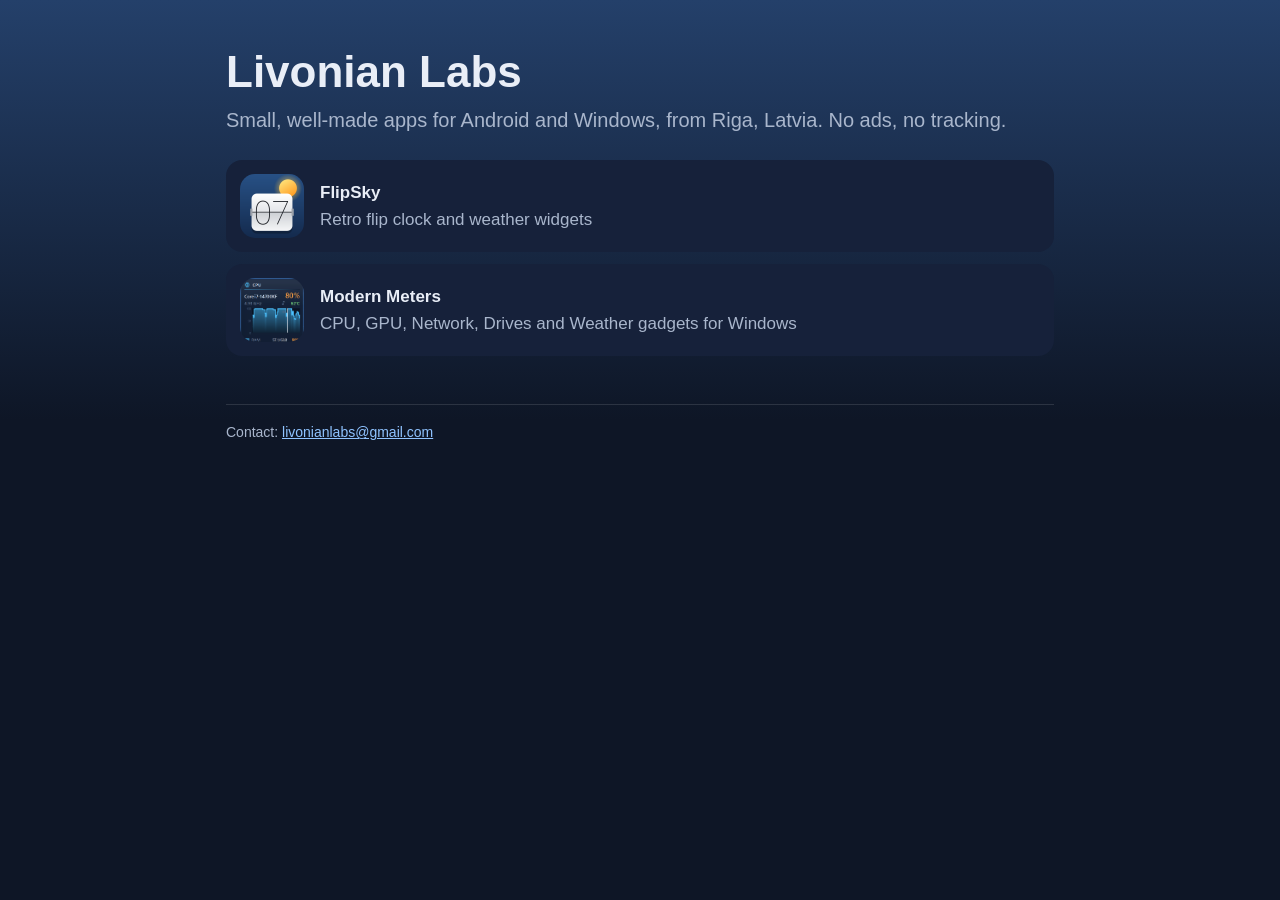
==== index.html @ a0bd584c "Modern Meters page" ====
<!doctype html>
<html lang="en">
<head>
<meta charset="utf-8">
<meta name="viewport" content="width=device-width, initial-scale=1">
<title>Livonian Labs</title>
<meta name="description" content="Small, well-made apps for Android and Windows, from Riga, Latvia.">
<link rel="icon" href="/favicon.png">
<link rel="stylesheet" href="/style.css">
</head>
<body>
<main>
  <h1>Livonian Labs</h1>
  <p class="lead">Small, well-made apps for Android and Windows, from Riga, Latvia. No ads, no tracking.</p>
  <div class="apps">
    <a href="/flipsky/">
      <img src="/flipsky/img/icon_512.png" alt="">
      <div><strong>FlipSky</strong><br><span style="color:var(--muted)">Retro flip clock and weather widgets</span></div>
    </a>
    <a href="/modern-meters/" style="margin-top:12px">
      <img src="/modern-meters/img/cpu-glass.png" alt="" style="object-fit:cover;object-position:top">
      <div><strong>Modern Meters</strong><br><span style="color:var(--muted)">CPU, GPU, Network, Drives and Weather gadgets for Windows</span></div>
    </a>
  </div>
  <footer>Contact: <a href="mailto:livonianlabs@gmail.com">livonianlabs@gmail.com</a></footer>
</main>
</body>
</html>
---- style.css ----
:root {
  --bg: #0e1626;
  --panel: #16213a;
  --text: #e9eef7;
  --muted: #a9b6cc;
  --accent: #ffc45c;
  --link: #8fc3ff;
}
* { box-sizing: border-box; }
body {
  margin: 0;
  background: linear-gradient(180deg, #24406a 0%, var(--bg) 420px) no-repeat, var(--bg);
  color: var(--text);
  font: 17px/1.6 -apple-system, "Segoe UI", Roboto, "Helvetica Neue", Arial, sans-serif;
}
main { max-width: 860px; margin: 0 auto; padding: 48px 16px 64px; }
a { color: var(--link); }
h1 { font-size: 44px; line-height: 1.1; margin: 0 0 8px; }
h2 { font-size: 24px; margin: 40px 0 8px; }
p.lead { font-size: 20px; color: var(--muted); margin: 0 0 24px; }
.hero { display: flex; gap: 20px; align-items: center; margin-bottom: 8px; }
.hero img { width: 96px; height: 96px; border-radius: 22px; box-shadow: 0 8px 24px #0006; }
.badge { display: inline-block; background: var(--accent); color: #1a1205; font-weight: 600; border-radius: 999px; padding: 4px 14px; font-size: 15px; }
.shots { display: grid; grid-template-columns: repeat(auto-fill, minmax(180px, 1fr)); gap: 14px; margin: 24px 0; }
.shots img { width: 100%; border-radius: 14px; display: block; box-shadow: 0 6px 18px #0006; }
.card { background: var(--panel); border-radius: 16px; padding: 4px 22px 14px; margin: 18px 0; }
ul { padding-left: 22px; }
li { margin: 4px 0; }
footer { color: var(--muted); font-size: 14px; margin-top: 48px; border-top: 1px solid #ffffff1f; padding-top: 16px; }
.apps a { display: flex; gap: 16px; align-items: center; text-decoration: none; color: var(--text); background: var(--panel); border-radius: 16px; padding: 14px; }
.apps img { width: 64px; height: 64px; border-radius: 15px; }
@media (max-width: 520px) { h1 { font-size: 34px; } .hero img { width: 72px; height: 72px; } }
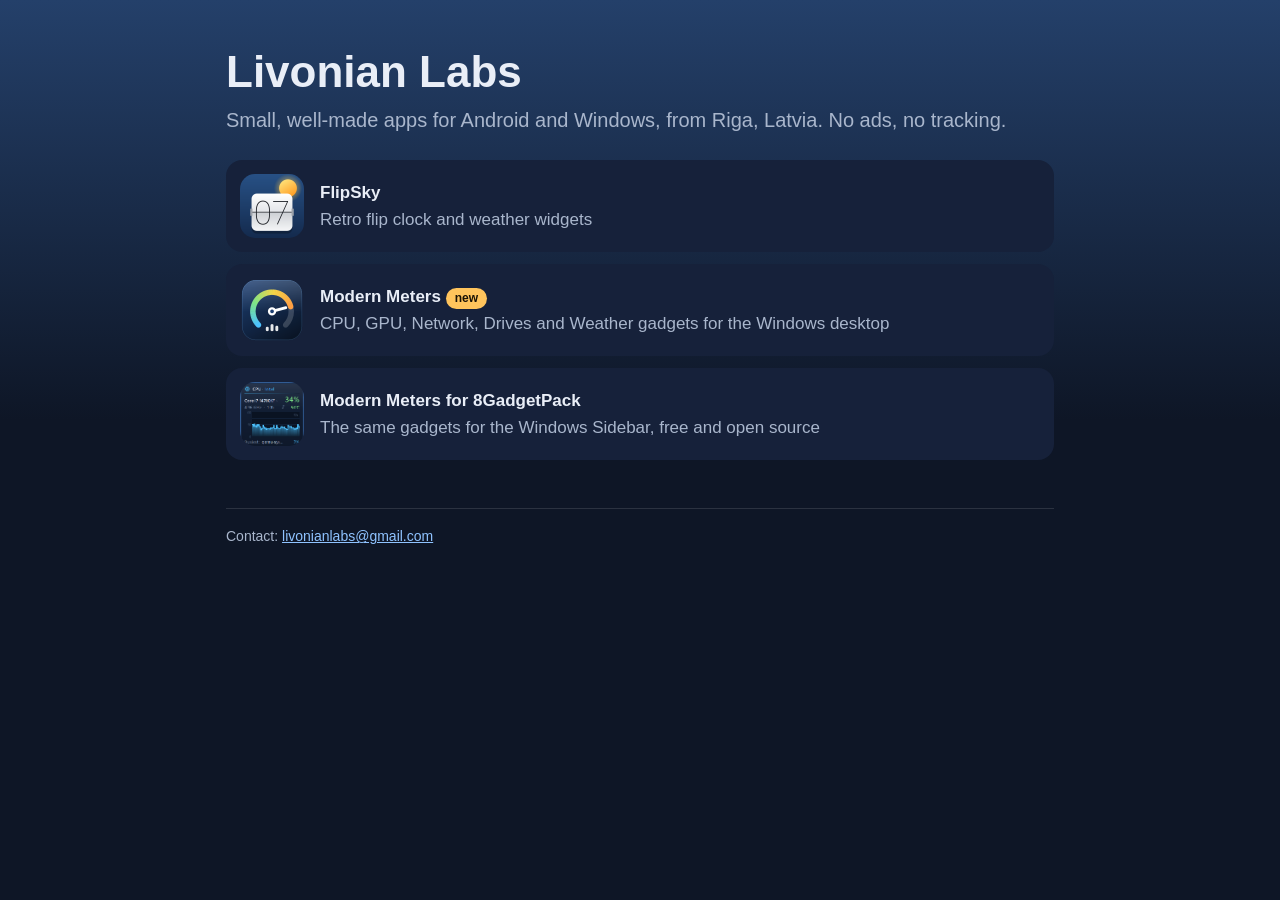
==== commit af104d8d: "Modern Meters app page; the gadgets as Modern Meters for 8GadgetPack Co-Authored-By: Claude Opus 5.5" ====
--- a/index.html
+++ b/index.html
@@ -17,9 +17,13 @@
       <img src="/flipsky/img/icon_512.png" alt="">
       <div><strong>FlipSky</strong><br><span style="color:var(--muted)">Retro flip clock and weather widgets</span></div>
     </a>
+    <a href="/modern-meters-app/" style="margin-top:12px">
+      <img src="/modern-meters-app/img/icon.png" alt="">
+      <div><strong>Modern Meters</strong> <span class="badge" style="font-size:12px;padding:1px 9px">new</span><br><span style="color:var(--muted)">CPU, GPU, Network, Drives and Weather gadgets for the Windows desktop</span></div>
+    </a>
     <a href="/modern-meters/" style="margin-top:12px">
       <img src="/modern-meters/img/cpu-glass.png" alt="" style="object-fit:cover;object-position:top">
-      <div><strong>Modern Meters</strong><br><span style="color:var(--muted)">CPU, GPU, Network, Drives and Weather gadgets for Windows</span></div>
+      <div><strong>Modern Meters for 8GadgetPack</strong><br><span style="color:var(--muted)">The same gadgets for the Windows Sidebar, free and open source</span></div>
     </a>
   </div>
   <footer>Contact: <a href="mailto:livonianlabs@gmail.com">livonianlabs@gmail.com</a></footer>
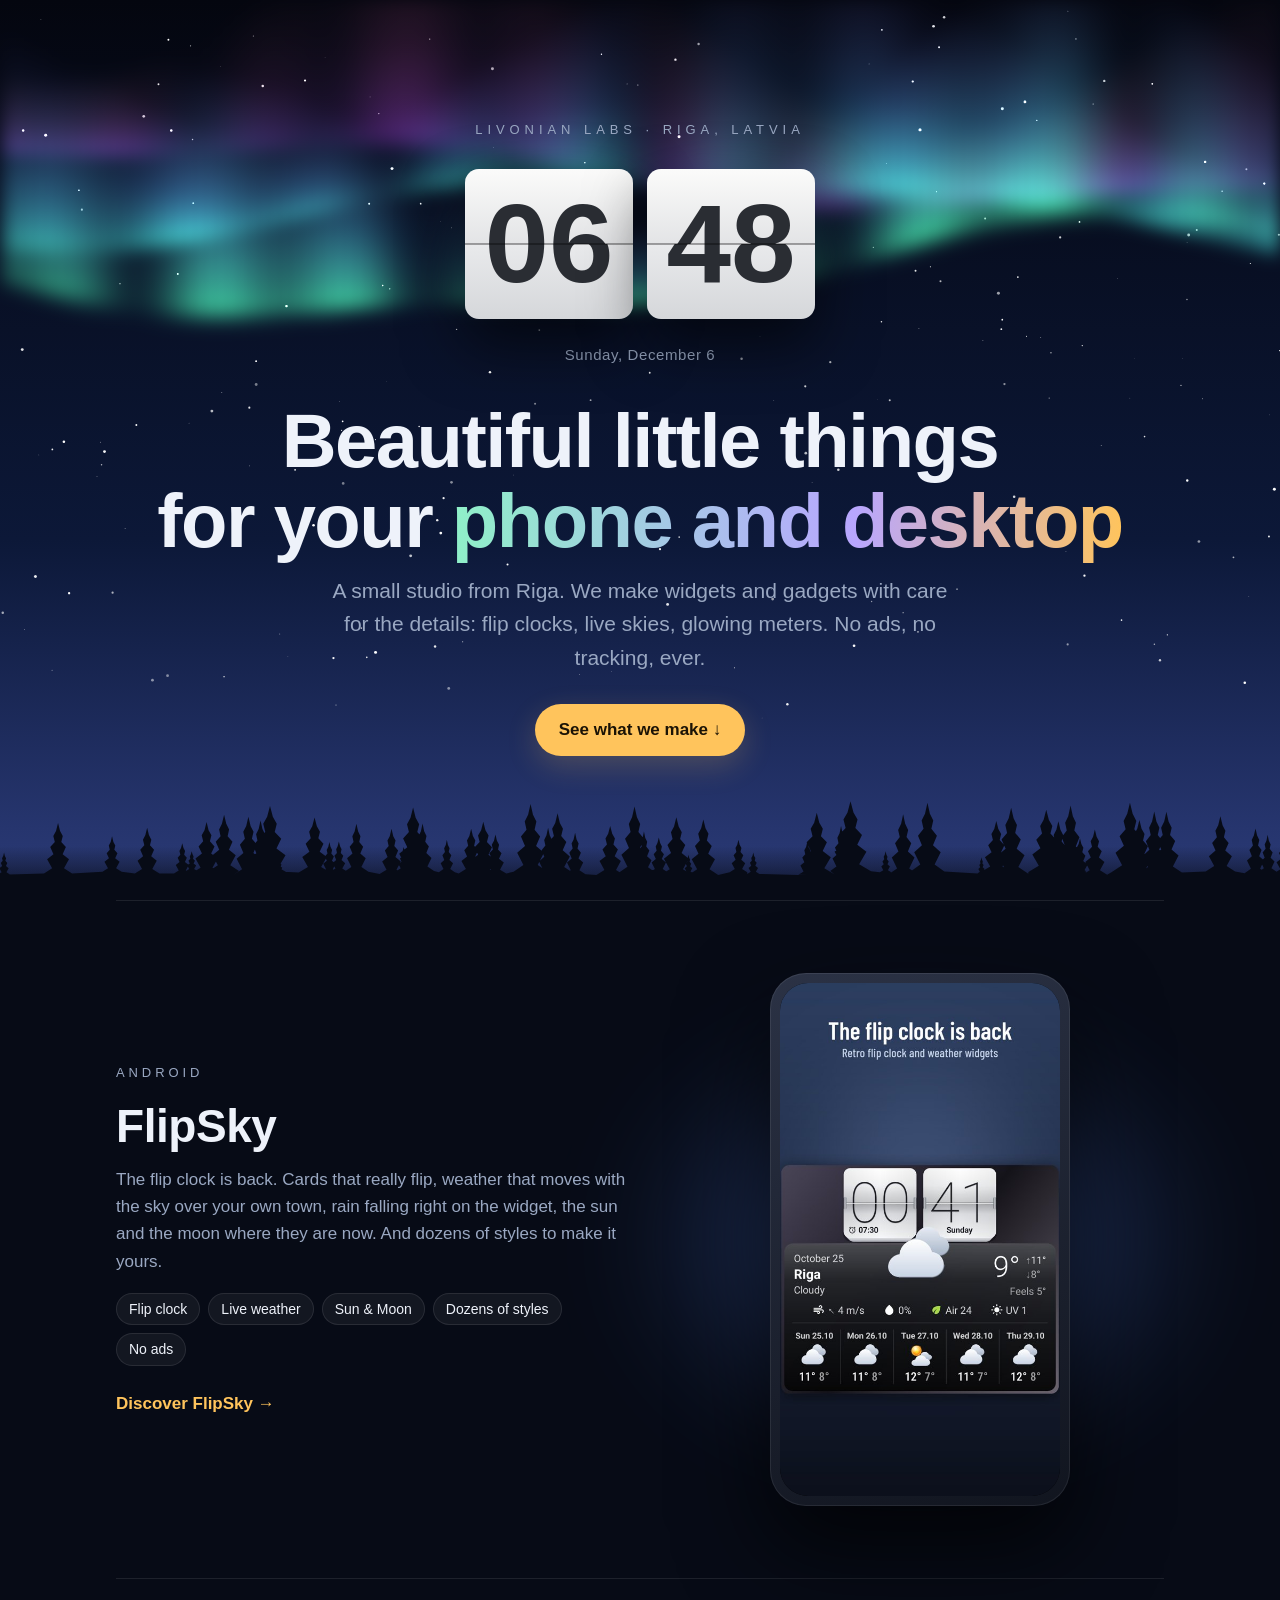
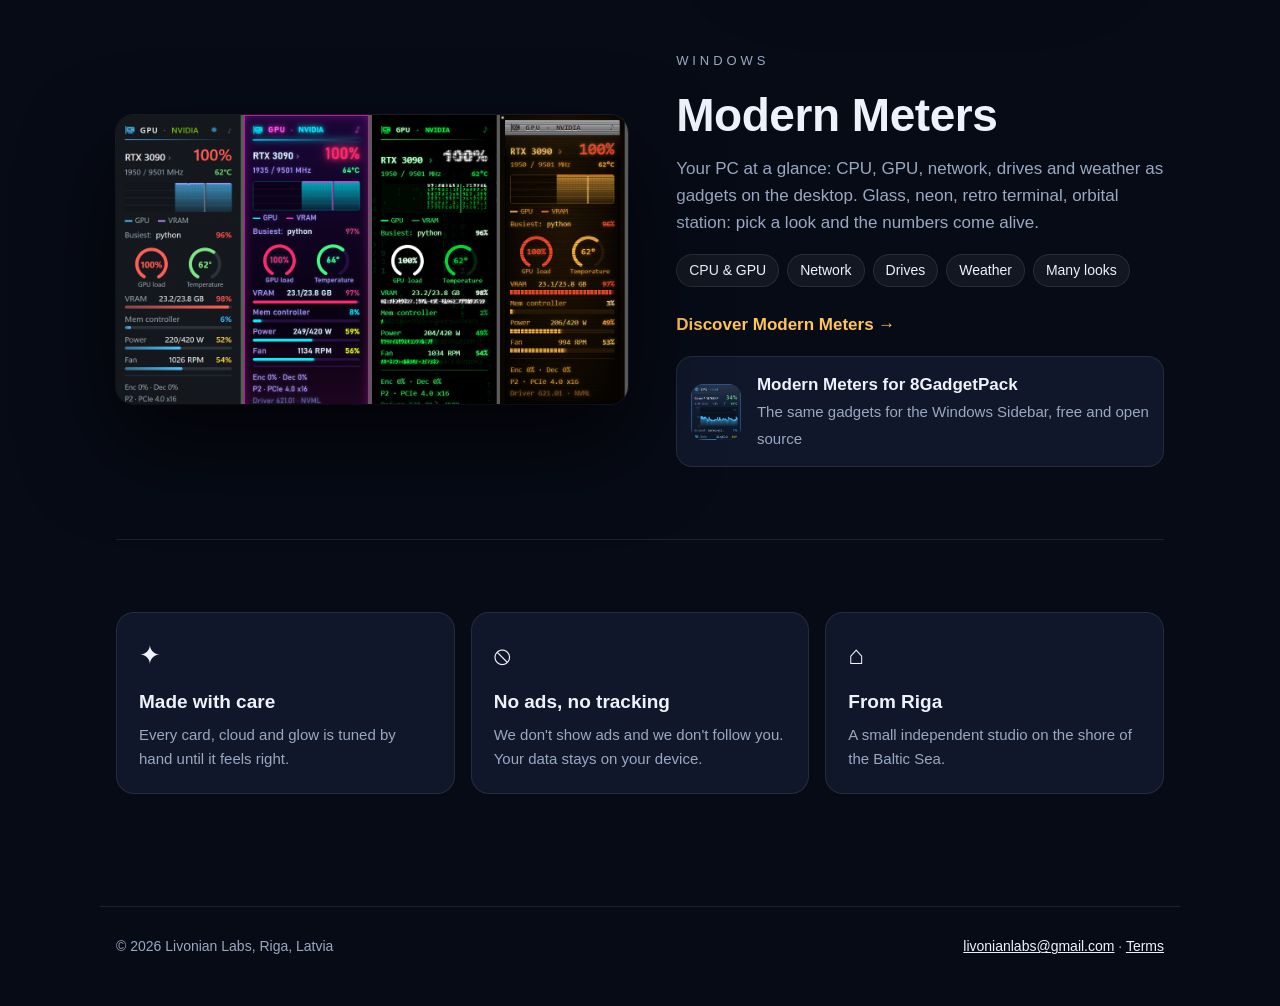
==== commit 8e642fed: "New homepage: a live flip clock under the northern lights, FlipSky and Modern Meters showcases Co-Au" ====
--- a/index.html
+++ b/index.html
@@ -4,29 +4,289 @@
 <meta charset="utf-8">
 <meta name="viewport" content="width=device-width, initial-scale=1">
 <title>Livonian Labs</title>
-<meta name="description" content="Small, well-made apps for Android and Windows, from Riga, Latvia.">
+<meta name="description" content="A small studio in Riga, Latvia, making beautiful little things for your phone and desktop. No ads, no tracking.">
+<meta name="theme-color" content="#070b16">
 <link rel="icon" href="/favicon.png">
-<link rel="stylesheet" href="/style.css">
+<style>
+:root {
+  --bg: #070b16;
+  --ink: #eef2fa;
+  --muted: #9aa8c2;
+  --amber: #ffc45c;
+  --mint: #8ff0c8;
+  --card: #10172a;
+  --line: #ffffff17;
+}
+* { box-sizing: border-box; }
+html { scroll-behavior: smooth; }
+body {
+  margin: 0; background: var(--bg); color: var(--ink);
+  font: 17px/1.6 -apple-system, "Segoe UI", Roboto, "Helvetica Neue", Arial, sans-serif;
+  -webkit-font-smoothing: antialiased; overflow-x: hidden;
+}
+a { color: inherit; }
+
+/* ---------- The night sky ---------- */
+.hero { position: relative; min-height: min(100svh, 980px); display: grid; place-items: center; text-align: center; padding: 72px 16px 96px; isolation: isolate; }
+#sky { position: absolute; inset: 0; width: 100%; height: 100%; z-index: -2; }
+.hero::after { content: ""; position: absolute; inset: auto 0 0 0; height: 6%; z-index: -1;
+  background: linear-gradient(180deg, transparent, var(--bg)); }
+.ridge { position: absolute; left: 0; right: 0; bottom: 0; height: 18vh; min-height: 90px; z-index: -1; }
+
+.brand { font-size: 13px; letter-spacing: .38em; text-transform: uppercase; color: var(--muted); margin: 0 0 28px; }
+h1 { font-size: clamp(40px, 7vw, 76px); line-height: 1.04; margin: 34px 0 14px; letter-spacing: -.02em; }
+h1 em { font-style: normal; background: linear-gradient(90deg, var(--mint), #b8a6ff 60%, var(--amber)); -webkit-background-clip: text; background-clip: text; color: transparent; }
+.lead { font-size: clamp(17px, 2.2vw, 21px); color: var(--muted); max-width: 620px; margin: 0 auto 30px; }
+.cta { display: inline-flex; gap: 10px; align-items: center; padding: 12px 24px; border-radius: 999px; background: var(--amber); color: #1b1305; font-weight: 600; text-decoration: none; box-shadow: 0 10px 30px #ffc45c33; transition: transform .2s; }
+.cta:hover { transform: translateY(-2px); }
+
+/* ---------- A flip clock: the visitor's own time ---------- */
+.clock { display: inline-flex; gap: 14px; perspective: 900px; }
+.card { position: relative; width: clamp(108px, 18vw, 168px); height: clamp(96px, 16vw, 150px); border-radius: 14px;
+  font: 600 clamp(70px, 12vw, 116px)/1 "Segoe UI", Roboto, Arial, sans-serif; color: #2a2d33; font-variant-numeric: tabular-nums;
+  box-shadow: 0 24px 60px #0009, 0 2px 0 #fff3 inset; }
+.half, .flap { position: absolute; left: 0; right: 0; height: 50%; overflow: hidden; display: flex; justify-content: center;
+  background: linear-gradient(180deg, #fbfbfa, #e3e4e6); }
+.half.top, .flap.top { top: 0; border-radius: 14px 14px 0 0; align-items: flex-end; }
+.half.bot, .flap.bot { bottom: 0; border-radius: 0 0 14px 14px; align-items: flex-start; background: linear-gradient(180deg, #e9eaec, #d5d7da); }
+.half span, .flap span { display: block; height: 0; line-height: 0; }
+.half.top span, .flap.top span { transform: translateY(.02em); }
+.half.bot span, .flap.bot span { transform: translateY(-.02em); }
+.card::after { content: ""; position: absolute; left: 0; right: 0; top: calc(50% - 1px); height: 2px; background: #0005; z-index: 5; }
+.flap.top { transform-origin: 50% 100%; z-index: 3; backface-visibility: hidden; }
+.flap.bot { transform-origin: 50% 0; z-index: 3; transform: rotateX(90deg); backface-visibility: hidden; }
+.flip .flap.top { animation: fold .32s ease-in forwards; }
+.flip .flap.bot { animation: unfold .32s .32s ease-out forwards; }
+@keyframes fold { to { transform: rotateX(-90deg); filter: brightness(.7); } }
+@keyframes unfold { from { transform: rotateX(90deg); filter: brightness(1.2); } to { transform: rotateX(0); } }
+.date { margin-top: 16px; color: var(--muted); font-size: 15px; letter-spacing: .04em; }
+
+/* ---------- Sections ---------- */
+main { max-width: 1080px; margin: 0 auto; padding: 0 16px 40px; }
+.kicker { color: var(--amber); font-size: 13px; letter-spacing: .3em; text-transform: uppercase; margin: 0 0 8px; }
+h2 { font-size: clamp(30px, 4.5vw, 46px); line-height: 1.1; margin: 0 0 14px; letter-spacing: -.01em; }
+.project { display: grid; grid-template-columns: 1.05fr 1fr; gap: 48px; align-items: center; padding: 72px 0; border-top: 1px solid var(--line); }
+.project:nth-of-type(even) .show { order: -1; }
+.project p { color: var(--muted); margin: 0 0 18px; }
+.chips { display: flex; flex-wrap: wrap; gap: 8px; margin: 0 0 24px; padding: 0; list-style: none; }
+.chips li { font-size: 14px; padding: 4px 12px; border-radius: 999px; background: #ffffff0d; border: 1px solid var(--line); }
+.more { font-weight: 600; text-decoration: none; color: var(--amber); }
+.more:hover { text-decoration: underline; }
+
+/* FlipSky: phone screens sliding by */
+.phone { position: relative; width: min(300px, 70vw); aspect-ratio: 540/960; margin: 0 auto; border-radius: 36px; padding: 10px;
+  background: linear-gradient(160deg, #2b3245, #11151f); box-shadow: 0 40px 90px #000b, 0 0 0 1px #ffffff14 inset; }
+.phone .screen { position: relative; width: 100%; height: 100%; border-radius: 28px; overflow: hidden; background: #000; }
+.phone img { position: absolute; inset: 0; width: 100%; height: 100%; object-fit: cover; opacity: 0; transition: opacity 1s ease, transform 6s ease; transform: scale(1.04); }
+.phone img.on { opacity: 1; transform: scale(1); }
+.glow { position: absolute; inset: 10% -10%; z-index: -1; filter: blur(60px); opacity: .5; background: radial-gradient(closest-side, #5b8cff, transparent); }
+
+/* Modern Meters: the gadgets' looks one after another */
+.desk { position: relative; border-radius: 18px; overflow: hidden; aspect-ratio: 1224/690; background: #0b0f18; box-shadow: 0 40px 90px #000b, 0 0 0 1px #ffffff14; }
+.desk img { position: absolute; inset: 0; width: 100%; height: 100%; object-fit: cover; opacity: 0; transition: opacity 1.2s ease; }
+.desk img.on { opacity: 1; }
+
+.also { display: flex; gap: 16px; align-items: center; text-decoration: none; background: var(--card); border: 1px solid var(--line); border-radius: 16px; padding: 14px; margin-top: 18px; max-width: 520px; transition: border-color .2s; }
+.also:hover { border-color: #ffffff40; }
+.also img { width: 56px; height: 56px; border-radius: 12px; object-fit: cover; object-position: top; }
+.also span { color: var(--muted); font-size: 15px; }
+
+/* What we hold to */
+.values { display: grid; grid-template-columns: repeat(3, 1fr); gap: 16px; padding: 72px 0; border-top: 1px solid var(--line); }
+.value { background: var(--card); border: 1px solid var(--line); border-radius: 18px; padding: 22px; }
+.value b { display: block; font-size: 19px; margin: 10px 0 6px; }
+.value p { margin: 0; color: var(--muted); font-size: 15px; }
+.value i { font-style: normal; font-size: 26px; }
+
+footer { max-width: 1080px; margin: 0 auto; padding: 28px 16px 48px; color: var(--muted); font-size: 14px; border-top: 1px solid var(--line); display: flex; flex-wrap: wrap; gap: 8px 24px; justify-content: space-between; }
+footer a { color: var(--ink); }
+
+.reveal { opacity: 0; transform: translateY(24px); transition: opacity .8s ease, transform .8s ease; }
+.reveal.seen { opacity: 1; transform: none; }
+
+@media (max-width: 820px) {
+  .project { grid-template-columns: 1fr; gap: 32px; padding: 56px 0; }
+  .project:nth-of-type(even) .show { order: 0; }
+  .values { grid-template-columns: 1fr; padding: 56px 0; }
+  .clock { gap: 10px; }
+}
+@media (prefers-reduced-motion: reduce) {
+  .flip .flap.top, .flip .flap.bot { animation: none; }
+  .reveal { opacity: 1; transform: none; transition: none; }
+  .phone img, .desk img { transition: none; }
+}
+</style>
 </head>
 <body>
-<main>
-  <h1>Livonian Labs</h1>
-  <p class="lead">Small, well-made apps for Android and Windows, from Riga, Latvia. No ads, no tracking.</p>
-  <div class="apps">
-    <a href="/flipsky/">
-      <img src="/flipsky/img/icon_512.png" alt="">
-      <div><strong>FlipSky</strong><br><span style="color:var(--muted)">Retro flip clock and weather widgets</span></div>
-    </a>
-    <a href="/modern-meters-app/" style="margin-top:12px">
-      <img src="/modern-meters-app/img/icon.png" alt="">
-      <div><strong>Modern Meters</strong> <span class="badge" style="font-size:12px;padding:1px 9px">new</span><br><span style="color:var(--muted)">CPU, GPU, Network, Drives and Weather gadgets for the Windows desktop</span></div>
-    </a>
-    <a href="/modern-meters/" style="margin-top:12px">
-      <img src="/modern-meters/img/cpu-glass.png" alt="" style="object-fit:cover;object-position:top">
-      <div><strong>Modern Meters for 8GadgetPack</strong><br><span style="color:var(--muted)">The same gadgets for the Windows Sidebar, free and open source</span></div>
-    </a>
+
+<header class="hero">
+  <canvas id="sky" aria-hidden="true"></canvas>
+  <svg class="ridge" viewBox="0 0 1200 120" preserveAspectRatio="xMidYMax slice" aria-hidden="true">
+    <path fill="#070b16" d="M0 120V100 L-1.3 101.1 L1.2 99.5 L-0.4 96.5 L1.6 94.9 L0.6 92.6 L2.0 91.0 L1.5 89.1 L2.4 87.4 L3.0 84.8 L3.6 87.4 L4.5 89.1 L4.0 91.0 L5.4 92.6 L4.4 94.9 L6.4 96.5 L4.8 99.5 L7.3 101.1 L32.6 100.3 L38.6 96.5 L34.9 89.8 L39.6 86.1 L37.2 80.8 L40.6 77.1 L39.5 72.6 L41.5 68.9 L43.0 62.9 L44.5 68.9 L46.5 72.6 L45.4 77.1 L48.8 80.8 L46.4 86.1 L51.1 89.8 L47.4 96.5 L53.4 100.3 L75.9 99.1 L80.0 96.4 L77.4 91.7 L80.7 89.1 L79.0 85.4 L81.3 82.8 L80.6 79.6 L82.0 77.0 L83.0 72.8 L84.0 77.0 L85.4 79.6 L84.7 82.8 L87.0 85.4 L85.3 89.1 L88.6 91.7 L86.0 96.4 L90.1 99.1 L99.9 100.4 L105.2 97.0 L101.9 90.9 L106.0 87.5 L103.9 82.8 L106.9 79.4 L105.9 75.3 L107.7 71.9 L109.0 66.5 L110.3 71.9 L112.1 75.3 L111.1 79.4 L114.1 82.8 L112.0 87.5 L116.1 90.9 L112.8 97.0 L118.1 100.4 L128.9 100.3 L132.4 98.1 L130.2 94.1 L133.0 91.8 L131.6 88.7 L133.6 86.4 L132.9 83.7 L134.1 81.5 L135.0 77.9 L135.9 81.5 L137.1 83.7 L136.4 86.4 L138.4 88.7 L137.0 91.8 L139.8 94.1 L137.6 98.1 L141.1 100.3 L137.8 98.6 L140.2 97.1 L138.7 94.5 L140.6 93.0 L139.6 90.9 L141.0 89.4 L140.6 87.7 L141.4 86.2 L142.0 83.8 L142.6 86.2 L143.4 87.7 L143.0 89.4 L144.4 90.9 L143.4 93.0 L145.3 94.5 L143.8 97.1 L146.2 98.6 L142.5 99.8 L148.6 96.1 L144.8 89.3 L149.6 85.5 L147.1 80.3 L150.5 76.5 L149.4 72.0 L151.5 68.3 L153.0 62.2 L154.5 68.3 L156.6 72.0 L155.5 76.5 L158.9 80.3 L156.4 85.5 L161.2 89.3 L157.4 96.1 L163.5 99.8 L155.0 98.5 L161.4 94.3 L157.4 86.9 L162.4 82.7 L159.8 76.9 L163.4 72.7 L162.3 67.7 L164.4 63.5 L166.0 56.9 L167.6 63.5 L169.7 67.7 L168.6 72.7 L172.2 76.9 L169.6 82.7 L174.6 86.9 L170.6 94.3 L177.0 98.5 L172.8 101.5 L179.3 97.2 L175.3 89.4 L180.3 85.1 L177.7 79.0 L181.4 74.7 L180.2 69.5 L182.4 65.2 L184.0 58.3 L185.6 65.2 L187.8 69.5 L186.6 74.7 L190.3 79.0 L187.7 85.1 L192.7 89.4 L188.7 97.2 L195.2 101.5 L183.4 100.0 L189.0 96.1 L185.5 89.1 L189.9 85.3 L187.6 79.8 L190.7 75.9 L189.7 71.3 L191.6 67.4 L193.0 61.1 L194.4 67.4 L196.3 71.3 L195.3 75.9 L198.4 79.8 L196.1 85.3 L200.5 89.1 L197.0 96.1 L202.6 100.0 L185.2 101.0 L193.8 96.0 L188.5 86.8 L195.2 81.8 L191.7 74.7 L196.5 69.6 L195.0 63.5 L197.9 58.4 L200.0 50.3 L202.1 58.4 L205.0 63.5 L203.5 69.6 L208.3 74.7 L204.8 81.8 L211.5 86.8 L206.2 96.0 L214.8 101.0 L204.3 99.1 L205.9 98.1 L204.9 96.2 L206.1 95.2 L205.5 93.7 L206.4 92.7 L206.1 91.4 L206.6 90.4 L207.0 88.7 L207.4 90.4 L207.9 91.4 L207.6 92.7 L208.5 93.7 L207.9 95.2 L209.1 96.2 L208.1 98.1 L209.7 99.1 L221.3 99.7 L228.1 95.6 L223.9 88.2 L229.2 84.2 L226.4 78.4 L230.2 74.3 L229.0 69.4 L231.3 65.4 L233.0 58.8 L234.7 65.4 L237.0 69.4 L235.8 74.3 L239.6 78.4 L236.8 84.2 L242.1 88.2 L237.9 95.6 L244.7 99.7 L238.1 99.5 L241.5 97.3 L239.4 93.2 L242.1 91.0 L240.7 87.8 L242.6 85.6 L242.0 82.9 L243.2 80.6 L244.0 77.1 L244.8 80.6 L246.0 82.9 L245.4 85.6 L247.3 87.8 L245.9 91.0 L248.6 93.2 L246.5 97.3 L249.9 99.5 L245.0 98.9 L248.5 96.7 L246.3 92.7 L249.0 90.4 L247.7 87.3 L249.6 85.1 L249.0 82.4 L250.1 80.1 L251.0 76.6 L251.9 80.1 L253.0 82.4 L252.4 85.1 L254.3 87.3 L253.0 90.4 L255.7 92.7 L253.5 96.7 L257.0 98.9 L255.1 99.0 L260.3 95.5 L257.1 89.1 L261.1 85.6 L259.0 80.6 L261.9 77.1 L261.0 72.8 L262.7 69.3 L264.0 63.6 L265.3 69.3 L267.0 72.8 L266.1 77.1 L269.0 80.6 L266.9 85.6 L270.9 89.1 L267.7 95.5 L272.9 99.0 L281.2 100.8 L286.3 97.5 L283.1 91.4 L287.1 88.1 L285.1 83.4 L287.9 80.0 L287.0 76.0 L288.7 72.7 L290.0 67.3 L291.3 72.7 L293.0 76.0 L292.1 80.0 L294.9 83.4 L292.9 88.1 L296.9 91.4 L293.7 97.5 L298.8 100.8 L294.1 98.5 L296.9 96.7 L295.2 93.5 L297.4 91.7 L296.3 89.2 L297.8 87.5 L297.3 85.3 L298.3 83.6 L299.0 80.7 L299.7 83.6 L300.7 85.3 L300.2 87.5 L301.7 89.2 L300.6 91.7 L302.8 93.5 L301.1 96.7 L303.9 98.5 L292.7 99.1 L300.4 94.4 L295.7 85.8 L301.7 81.0 L298.6 74.4 L302.9 69.6 L301.5 63.9 L304.1 59.1 L306.0 51.5 L307.9 59.1 L310.5 63.9 L309.1 69.6 L313.4 74.4 L310.3 81.0 L316.3 85.8 L311.6 94.4 L319.3 99.1 L304.5 98.6 L309.4 95.1 L306.4 88.8 L310.2 85.2 L308.3 80.3 L311.0 76.8 L310.1 72.5 L311.8 69.0 L313.0 63.4 L314.2 69.0 L315.9 72.5 L315.0 76.8 L317.7 80.3 L315.8 85.2 L319.6 88.8 L316.6 95.1 L321.5 98.6 L325.1 99.5 L328.5 97.1 L326.4 92.7 L329.1 90.3 L327.7 86.9 L329.6 84.5 L329.0 81.6 L330.2 79.2 L331.0 75.3 L331.8 79.2 L333.0 81.6 L332.4 84.5 L334.3 86.9 L332.9 90.3 L335.6 92.7 L333.5 97.1 L336.9 99.5 L339.8 100.4 L345.1 97.1 L341.8 91.2 L346.0 87.8 L343.9 83.2 L346.8 79.9 L345.9 75.9 L347.7 72.6 L349.0 67.3 L350.3 72.6 L352.1 75.9 L351.2 79.9 L354.1 83.2 L352.0 87.8 L356.2 91.2 L352.9 97.1 L358.2 100.4 L346.5 101.4 L353.2 97.5 L349.1 90.4 L354.2 86.5 L351.6 81.0 L355.3 77.1 L354.1 72.3 L356.4 68.4 L358.0 62.1 L359.6 68.4 L361.9 72.3 L360.7 77.1 L364.4 81.0 L361.8 86.5 L366.9 90.4 L362.8 97.5 L369.5 101.4 L359.0 100.4 L363.6 97.5 L360.8 92.3 L364.4 89.4 L362.5 85.4 L365.1 82.5 L364.3 79.0 L365.9 76.1 L367.0 71.5 L368.1 76.1 L369.7 79.0 L368.9 82.5 L371.5 85.4 L369.6 89.4 L373.2 92.3 L370.4 97.5 L375.0 100.4 L380.4 99.1 L387.7 94.0 L383.1 85.0 L388.9 80.0 L385.9 73.0 L390.0 67.9 L388.7 61.9 L391.2 56.9 L393.0 48.9 L394.8 56.9 L397.3 61.9 L396.0 67.9 L400.1 73.0 L397.1 80.0 L402.9 85.0 L398.3 94.0 L405.6 99.1 L397.5 101.1 L402.4 97.7 L399.3 91.4 L403.2 88.0 L401.2 83.1 L404.0 79.7 L403.1 75.5 L404.8 72.0 L406.0 66.5 L407.2 72.0 L408.9 75.5 L408.0 79.7 L410.8 83.1 L408.8 88.0 L412.7 91.4 L409.6 97.7 L414.5 101.1 L401.4 100.0 L408.1 95.6 L403.9 87.7 L409.2 83.2 L406.5 77.1 L410.3 72.6 L409.0 67.3 L411.3 62.9 L413.0 55.8 L414.7 62.9 L417.0 67.3 L415.7 72.6 L419.5 77.1 L416.8 83.2 L422.1 87.7 L417.9 95.6 L424.6 100.0 L418.3 101.0 L422.8 97.9 L420.0 92.3 L423.5 89.3 L421.7 85.0 L424.2 81.9 L423.4 78.2 L424.9 75.1 L426.0 70.2 L427.1 75.1 L428.6 78.2 L427.8 81.9 L430.3 85.0 L428.5 89.3 L432.0 92.3 L429.2 97.9 L433.7 101.0 L441.8 101.4 L447.7 97.8 L444.1 91.2 L448.7 87.6 L446.3 82.5 L449.6 78.9 L448.5 74.5 L450.5 70.9 L452.0 65.1 L453.5 70.9 L455.5 74.5 L454.4 78.9 L457.7 82.5 L455.3 87.6 L459.9 91.2 L456.3 97.8 L462.2 101.4 L457.5 100.3 L464.8 95.4 L460.3 86.5 L465.9 81.5 L463.0 74.6 L467.1 69.6 L465.8 63.7 L468.2 58.7 L470.0 50.8 L471.8 58.7 L474.2 63.7 L472.9 69.6 L477.0 74.6 L474.1 81.5 L479.7 86.5 L475.2 95.4 L482.5 100.3 L469.8 98.7 L474.0 95.8 L471.4 90.5 L474.7 87.5 L473.0 83.4 L475.3 80.4 L474.6 76.9 L476.0 74.0 L477.0 69.2 L478.0 74.0 L479.4 76.9 L478.7 80.4 L481.0 83.4 L479.3 87.5 L482.6 90.5 L480.0 95.8 L484.2 98.7 L481.2 99.6 L485.1 97.0 L482.7 92.3 L485.8 89.7 L484.2 86.1 L486.4 83.5 L485.7 80.4 L487.0 77.8 L488.0 73.7 L489.0 77.8 L490.3 80.4 L489.6 83.5 L491.8 86.1 L490.2 89.7 L493.3 92.3 L490.9 97.0 L494.8 99.6 L489.2 101.4 L496.1 97.2 L491.8 89.5 L497.1 85.2 L494.4 79.2 L498.2 74.9 L497.0 69.8 L499.3 65.5 L501.0 58.7 L502.7 65.5 L505.0 69.8 L503.8 74.9 L507.6 79.2 L504.9 85.2 L510.2 89.5 L505.9 97.2 L512.8 101.4 L506.4 100.3 L508.5 98.9 L507.2 96.4 L508.8 95.0 L508.0 93.1 L509.2 91.7 L508.8 90.1 L509.5 88.7 L510.0 86.5 L510.5 88.7 L511.2 90.1 L510.8 91.7 L512.0 93.1 L511.2 95.0 L512.8 96.4 L511.5 98.9 L513.6 100.3 L510.0 101.4 L516.4 97.3 L512.4 89.9 L517.4 85.8 L514.8 80.0 L518.4 75.9 L517.2 71.0 L519.4 66.9 L521.0 60.3 L522.6 66.9 L524.8 71.0 L523.6 75.9 L527.2 80.0 L524.6 85.8 L529.6 89.9 L525.6 97.3 L532.0 101.4 L540.5 99.4 L544.3 97.0 L542.0 92.7 L544.9 90.2 L543.4 86.9 L545.5 84.4 L544.8 81.5 L546.1 79.1 L547.0 75.3 L547.9 79.1 L549.2 81.5 L548.5 84.4 L550.6 86.9 L549.1 90.2 L552.0 92.7 L549.7 97.0 L553.5 99.4 L553.5 100.7 L556.1 99.1 L554.5 96.3 L556.5 94.7 L555.5 92.4 L556.9 90.9 L556.5 88.9 L557.4 87.4 L558.0 84.8 L558.6 87.4 L559.5 88.9 L559.1 90.9 L560.5 92.4 L559.5 94.7 L561.5 96.3 L559.9 99.1 L562.5 100.7 L591.4 101.4 L595.2 98.9 L592.9 94.5 L595.8 92.1 L594.3 88.6 L596.5 86.2 L595.8 83.2 L597.1 80.8 L598.0 76.8 L598.9 80.8 L600.2 83.2 L599.5 86.2 L601.7 88.6 L600.2 92.1 L603.1 94.5 L600.8 98.9 L604.6 101.4 L591.7 101.1 L599.4 96.5 L594.6 88.3 L600.6 83.7 L597.5 77.3 L601.9 72.8 L600.5 67.3 L603.1 62.7 L605.0 55.4 L606.9 62.7 L609.5 67.3 L608.1 72.8 L612.5 77.3 L609.4 83.7 L615.4 88.3 L610.6 96.5 L618.3 101.1 L615.0 98.5 L619.6 95.2 L616.7 89.2 L620.4 85.9 L618.5 81.2 L621.1 77.9 L620.3 73.8 L621.9 70.5 L623.0 65.2 L624.1 70.5 L625.7 73.8 L624.9 77.9 L627.5 81.2 L625.6 85.9 L629.3 89.2 L626.4 95.2 L631.0 98.5 L614.8 98.7 L623.6 93.6 L618.2 84.2 L625.0 79.1 L621.5 71.8 L626.4 66.6 L624.8 60.4 L627.8 55.2 L630.0 46.9 L632.2 55.2 L635.2 60.4 L633.6 66.6 L638.5 71.8 L635.0 79.1 L641.8 84.2 L636.4 93.6 L645.2 98.7 L651.8 99.5 L654.3 97.9 L652.8 95.1 L654.6 93.6 L653.7 91.4 L655.0 89.8 L654.6 88.0 L655.4 86.4 L656.0 83.9 L656.6 86.4 L657.4 88.0 L657.0 89.8 L658.3 91.4 L657.4 93.6 L659.2 95.1 L657.7 97.9 L660.2 99.5 L658.2 101.0 L664.5 96.6 L660.6 88.6 L665.5 84.1 L663.0 77.9 L666.5 73.4 L665.3 68.1 L667.5 63.6 L669.0 56.5 L670.5 63.6 L672.7 68.1 L671.5 73.4 L675.0 77.9 L672.5 84.1 L677.4 88.6 L673.5 96.6 L679.8 101.0 L674.5 98.8 L681.7 93.7 L677.2 84.6 L682.9 79.5 L680.0 72.4 L684.1 67.3 L682.7 61.2 L685.2 56.2 L687.0 48.0 L688.8 56.2 L691.3 61.2 L689.9 67.3 L694.0 72.4 L691.1 79.5 L696.8 84.6 L692.3 93.7 L699.5 98.8 L724.1 100.3 L725.8 99.1 L724.7 97.0 L726.1 95.8 L725.4 94.1 L726.3 92.9 L726.0 91.4 L726.6 90.2 L727.0 88.3 L727.4 90.2 L728.0 91.4 L727.7 92.9 L728.6 94.1 L727.9 95.8 L729.3 97.0 L728.2 99.1 L729.9 100.3 L727.3 98.9 L733.5 95.2 L729.6 88.4 L734.5 84.7 L732.0 79.4 L735.5 75.6 L734.4 71.1 L736.5 67.4 L738.0 61.4 L739.5 67.4 L741.6 71.1 L740.5 75.6 L744.0 79.4 L741.5 84.7 L746.4 88.4 L742.5 95.2 L748.7 98.9 L736.3 100.5 L743.7 95.6 L739.1 86.8 L744.9 82.0 L741.9 75.1 L746.0 70.3 L744.7 64.4 L747.2 59.5 L749.0 51.7 L750.8 59.5 L753.3 64.4 L752.0 70.3 L756.1 75.1 L753.1 82.0 L758.9 86.8 L754.3 95.6 L761.7 100.5 L761.8 99.3 L769.5 94.6 L764.7 86.3 L770.7 81.7 L767.6 75.3 L771.9 70.7 L770.5 65.1 L773.1 60.5 L775.0 53.1 L776.9 60.5 L779.5 65.1 L778.1 70.7 L782.4 75.3 L779.3 81.7 L785.3 86.3 L780.5 94.6 L788.2 99.3 L773.8 101.1 L779.7 97.2 L776.0 90.1 L780.6 86.1 L778.3 80.6 L781.6 76.7 L780.5 71.9 L782.5 68.0 L784.0 61.6 L785.5 68.0 L787.5 71.9 L786.4 76.7 L789.7 80.6 L787.4 86.1 L792.0 90.1 L788.3 97.2 L794.2 101.1 L781.2 98.9 L788.0 94.0 L783.8 85.2 L789.1 80.3 L786.4 73.5 L790.2 68.6 L789.0 62.7 L791.3 57.9 L793.0 50.0 L794.7 57.9 L797.0 62.7 L795.8 68.6 L799.6 73.5 L796.9 80.3 L802.2 85.2 L798.0 94.0 L804.8 98.9 L792.8 101.4 L797.0 98.6 L794.4 93.8 L797.6 91.1 L796.0 87.3 L798.3 84.6 L797.5 81.3 L799.0 78.6 L800.0 74.3 L801.0 78.6 L802.5 81.3 L801.7 84.6 L804.0 87.3 L802.4 91.1 L805.6 93.8 L803.0 98.6 L807.2 101.4 L801.9 101.3 L807.2 97.9 L803.9 91.9 L808.0 88.6 L805.9 83.9 L808.9 80.5 L807.9 76.5 L809.7 73.2 L811.0 67.8 L812.3 73.2 L814.1 76.5 L813.1 80.5 L816.1 83.9 L814.0 88.6 L818.1 91.9 L814.8 97.9 L820.1 101.3 L823.3 99.4 L831.2 94.3 L826.3 85.0 L832.5 79.9 L829.3 72.7 L833.8 67.5 L832.3 61.4 L835.0 56.2 L837.0 48.0 L839.0 56.2 L841.7 61.4 L840.2 67.5 L844.7 72.7 L841.5 79.9 L847.7 85.0 L842.8 94.3 L850.7 99.4 L832.7 101.0 L839.3 97.0 L835.2 89.7 L840.3 85.7 L837.7 80.1 L841.3 76.0 L840.2 71.2 L842.4 67.2 L844.0 60.8 L845.6 67.2 L847.8 71.2 L846.7 76.0 L850.3 80.1 L847.7 85.7 L852.8 89.7 L848.7 97.0 L855.3 101.0 L844.0 100.2 L850.4 95.6 L846.4 87.4 L851.4 82.8 L848.8 76.4 L852.4 71.8 L851.2 66.4 L853.4 61.8 L855.0 54.5 L856.6 61.8 L858.8 66.4 L857.6 71.8 L861.2 76.4 L858.6 82.8 L863.6 87.4 L859.6 95.6 L866.0 100.2 L852.5 99.7 L859.2 95.2 L855.0 87.1 L860.2 82.6 L857.5 76.3 L861.3 71.8 L860.1 66.4 L862.4 61.9 L864.0 54.6 L865.6 61.9 L867.9 66.4 L866.7 71.8 L870.5 76.3 L867.8 82.6 L873.0 87.1 L868.8 95.2 L875.5 99.7 L893.1 98.9 L899.4 94.8 L895.5 87.5 L900.4 83.4 L897.9 77.7 L901.4 73.6 L900.3 68.7 L902.4 64.6 L904.0 58.0 L905.6 64.6 L907.7 68.7 L906.6 73.6 L910.1 77.7 L907.6 83.4 L912.5 87.5 L908.6 94.8 L914.9 98.9 L921.9 100.1 L926.6 96.8 L923.7 90.8 L927.3 87.5 L925.5 82.9 L928.1 79.6 L927.2 75.6 L928.8 72.3 L930.0 67.0 L931.2 72.3 L932.8 75.6 L931.9 79.6 L934.5 82.9 L932.7 87.5 L936.3 90.8 L933.4 96.8 L938.1 100.1 L932.4 99.1 L936.2 96.4 L933.9 91.4 L936.8 88.7 L935.3 84.9 L937.5 82.1 L936.8 78.9 L938.1 76.1 L939.0 71.7 L939.9 76.1 L941.2 78.9 L940.5 82.1 L942.7 84.9 L941.2 88.7 L944.1 91.4 L941.8 96.4 L945.6 99.1 L943.7 100.1 L948.5 97.2 L945.6 92.0 L949.3 89.2 L947.4 85.1 L950.1 82.3 L949.2 78.8 L950.8 75.9 L952.0 71.3 L953.2 75.9 L954.8 78.8 L953.9 82.3 L956.6 85.1 L954.7 89.2 L958.4 92.0 L955.5 97.2 L960.3 100.1 L958.5 100.6 L965.2 96.5 L961.0 89.3 L966.2 85.2 L963.5 79.6 L967.3 75.5 L966.1 70.7 L968.4 66.6 L970.0 60.2 L971.6 66.6 L973.9 70.7 L972.7 75.5 L976.5 79.6 L973.8 85.2 L979.0 89.3 L974.8 96.5 L981.5 100.6 L975.4 101.0 L979.8 98.2 L977.1 93.0 L980.5 90.1 L978.7 86.1 L981.2 83.2 L980.4 79.8 L981.9 76.9 L983.0 72.3 L984.1 76.9 L985.6 79.8 L984.8 83.2 L987.3 86.1 L985.5 90.1 L988.9 93.0 L986.2 98.2 L990.6 101.0 L1000.8 99.7 L1005.6 96.9 L1002.6 91.9 L1006.3 89.1 L1004.4 85.2 L1007.1 82.4 L1006.2 79.0 L1007.8 76.2 L1009.0 71.8 L1010.2 76.2 L1011.8 79.0 L1010.9 82.4 L1013.6 85.2 L1011.7 89.1 L1015.4 91.9 L1012.4 96.9 L1017.2 99.7 L1002.1 99.6 L1010.2 94.8 L1005.1 86.1 L1011.4 81.2 L1008.2 74.5 L1012.7 69.6 L1011.3 63.8 L1014.0 59.0 L1016.0 51.3 L1018.0 59.0 L1020.7 63.8 L1019.3 69.6 L1023.8 74.5 L1020.6 81.2 L1026.9 86.1 L1021.8 94.8 L1029.9 99.6 L1019.0 99.9 L1023.7 97.1 L1020.8 92.0 L1024.4 89.2 L1022.5 85.3 L1025.1 82.4 L1024.3 79.1 L1025.9 76.2 L1027.0 71.7 L1028.1 76.2 L1029.7 79.1 L1028.9 82.4 L1031.5 85.3 L1029.6 89.2 L1033.2 92.0 L1030.3 97.1 L1035.0 99.9 L1064.2 100.9 L1065.8 99.8 L1064.8 97.8 L1066.1 96.7 L1065.4 95.2 L1066.3 94.1 L1066.0 92.8 L1066.6 91.7 L1067.0 89.9 L1067.4 91.7 L1068.0 92.8 L1067.7 94.1 L1068.6 95.2 L1067.9 96.7 L1069.2 97.8 L1068.2 99.8 L1069.8 100.9 L1075.9 101.4 L1078.3 100.0 L1076.8 97.4 L1078.7 96.0 L1077.7 94.0 L1079.0 92.6 L1078.6 90.9 L1079.4 89.4 L1080.0 87.1 L1080.6 89.4 L1081.4 90.9 L1081.0 92.6 L1082.3 94.0 L1081.3 96.0 L1083.2 97.4 L1081.7 100.0 L1084.1 101.4 L1084.9 99.3 L1088.4 97.0 L1086.3 93.0 L1089.0 90.7 L1087.6 87.6 L1089.6 85.4 L1088.9 82.7 L1090.1 80.4 L1091.0 76.8 L1091.9 80.4 L1093.1 82.7 L1092.4 85.4 L1094.4 87.6 L1093.0 90.7 L1095.7 93.0 L1093.6 97.0 L1097.1 99.3 L1085.9 99.8 L1092.9 95.3 L1088.5 87.2 L1094.0 82.7 L1091.2 76.4 L1095.1 71.9 L1093.9 66.5 L1096.3 62.0 L1098.0 54.8 L1099.7 62.0 L1102.1 66.5 L1100.9 71.9 L1104.8 76.4 L1102.0 82.7 L1107.5 87.2 L1103.1 95.3 L1110.1 99.8 L1101.7 99.2 L1103.6 97.8 L1102.5 95.4 L1103.9 94.1 L1103.2 92.2 L1104.2 90.8 L1103.9 89.2 L1104.5 87.9 L1105.0 85.7 L1105.5 87.9 L1106.1 89.2 L1105.8 90.8 L1106.8 92.2 L1106.1 94.1 L1107.5 95.4 L1106.4 97.8 L1108.3 99.2 L1116.5 99.5 L1120.3 96.9 L1117.9 92.2 L1120.9 89.5 L1119.3 85.9 L1121.5 83.3 L1120.8 80.1 L1122.1 77.5 L1123.0 73.3 L1123.9 77.5 L1125.2 80.1 L1124.5 83.3 L1126.7 85.9 L1125.1 89.5 L1128.1 92.2 L1125.7 96.9 L1129.5 99.5 L1129.7 101.2 L1136.3 97.0 L1132.2 89.3 L1137.3 85.1 L1134.7 79.2 L1138.3 75.0 L1137.2 69.9 L1139.4 65.6 L1141.0 58.9 L1142.6 65.6 L1144.8 69.9 L1143.7 75.0 L1147.3 79.2 L1144.7 85.1 L1149.8 89.3 L1145.7 97.0 L1152.3 101.2 L1142.1 100.2 L1149.0 95.8 L1144.7 87.7 L1150.1 83.2 L1147.3 77.0 L1151.2 72.5 L1149.9 67.1 L1152.3 62.7 L1154.0 55.5 L1155.7 62.7 L1158.1 67.1 L1156.8 72.5 L1160.7 77.0 L1157.9 83.2 L1163.3 87.7 L1159.0 95.8 L1165.9 100.2 L1160.8 99.4 L1167.3 95.3 L1163.3 87.8 L1168.3 83.7 L1165.7 78.0 L1169.4 73.8 L1168.2 68.9 L1170.4 64.8 L1172.0 58.2 L1173.6 64.8 L1175.8 68.9 L1174.6 73.8 L1178.3 78.0 L1175.7 83.7 L1180.7 87.8 L1176.7 95.3 L1183.2 99.4 L1199.5 101.2 L1206.7 97.0 L1202.2 89.4 L1207.9 85.2 L1205.0 79.3 L1209.1 75.1 L1207.7 70.0 L1210.2 65.8 L1212.0 59.1 L1213.8 65.8 L1216.3 70.0 L1214.9 75.1 L1219.0 79.3 L1216.1 85.2 L1221.8 89.4 L1217.3 97.0 L1224.5 101.2 L1210 100V120Z"/>
+  </svg>
+  <div>
+    <p class="brand">Livonian Labs · Riga, Latvia</p>
+    <div class="clock" aria-label="The time now">
+      <div class="card" id="h"></div>
+      <div class="card" id="m"></div>
+    </div>
+    <div class="date" id="date"></div>
+    <h1>Beautiful little things<br>for your <em>phone and desktop</em></h1>
+    <p class="lead">A small studio from Riga. We make widgets and gadgets with care for the details: flip clocks, live skies, glowing meters. No ads, no tracking, ever.</p>
+    <a class="cta" href="#work">See what we make ↓</a>
   </div>
-  <footer>Contact: <a href="mailto:livonianlabs@gmail.com">livonianlabs@gmail.com</a></footer>
+</header>
+
+<main id="work">
+  <section class="project reveal">
+    <div>
+      <p class="kicker">Android</p>
+      <h2>FlipSky</h2>
+      <p>The flip clock is back. Cards that really flip, weather that moves with the sky over your own town, rain falling right on the widget, the sun and the moon where they are now. And dozens of styles to make it yours.</p>
+      <ul class="chips">
+        <li>Flip clock</li><li>Live weather</li><li>Sun &amp; Moon</li><li>Dozens of styles</li><li>No ads</li>
+      </ul>
+      <a class="more" href="/flipsky/">Discover FlipSky →</a>
+    </div>
+    <div class="show" style="position:relative">
+      <div class="glow"></div>
+      <div class="phone"><div class="screen" id="phone">
+        <img src="/flipsky/img/01_flip_clock.jpg" alt="FlipSky flip clock widget" class="on">
+        <img src="/flipsky/img/02_live_rain.jpg" alt="Live rain on the widget" loading="lazy">
+        <img src="/flipsky/img/03_styles.jpg" alt="FlipSky styles" loading="lazy">
+        <img src="/flipsky/img/05_weather.jpg" alt="The weather screen" loading="lazy">
+        <img src="/flipsky/img/06_week.jpg" alt="The week ahead" loading="lazy">
+      </div></div>
+    </div>
+  </section>
+
+  <section class="project reveal">
+    <div>
+      <p class="kicker">Windows</p>
+      <h2>Modern Meters</h2>
+      <p>Your PC at a glance: CPU, GPU, network, drives and weather as gadgets on the desktop. Glass, neon, retro terminal, orbital station: pick a look and the numbers come alive.</p>
+      <ul class="chips">
+        <li>CPU &amp; GPU</li><li>Network</li><li>Drives</li><li>Weather</li><li>Many looks</li>
+      </ul>
+      <a class="more" href="/modern-meters-app/">Discover Modern Meters →</a>
+      <a class="also" href="/modern-meters/">
+        <img src="/modern-meters/img/cpu-glass.png" alt="">
+        <div><strong>Modern Meters for 8GadgetPack</strong><br><span>The same gadgets for the Windows Sidebar, free and open source</span></div>
+      </a>
+    </div>
+    <div class="show">
+      <div class="desk" id="desk">
+        <img src="/modern-meters-app/img/styles-1.png" alt="Modern Meters gadgets in several looks" class="on">
+        <img src="/modern-meters-app/img/styles-3.png" alt="" loading="lazy">
+        <img src="/modern-meters-app/img/styles-4.png" alt="" loading="lazy">
+        <img src="/modern-meters-app/img/styles-2.png" alt="" loading="lazy">
+      </div>
+    </div>
+  </section>
+
+  <section class="values reveal">
+    <div class="value"><i>✦</i><b>Made with care</b><p>Every card, cloud and glow is tuned by hand until it feels right.</p></div>
+    <div class="value"><i>⦸</i><b>No ads, no tracking</b><p>We don't show ads and we don't follow you. Your data stays on your device.</p></div>
+    <div class="value"><i>⌂</i><b>From Riga</b><p>A small independent studio on the shore of the Baltic Sea.</p></div>
+  </section>
 </main>
+
+<footer>
+  <span>© 2026 Livonian Labs, Riga, Latvia</span>
+  <span><a href="mailto:livonianlabs@gmail.com">livonianlabs@gmail.com</a> · <a href="/terms.html">Terms</a></span>
+</footer>
+
+<script>
+(() => {
+  const still = matchMedia('(prefers-reduced-motion: reduce)').matches;
+
+  /* The flip clock: the visitor's own time, the cards turning at each new minute. */
+  const cards = { h: document.getElementById('h'), m: document.getElementById('m') };
+  const shown = {};
+  const face = v => `<div class="half top"><span>${v}</span></div><div class="half bot"><span>${v}</span></div>`;
+  function set(id, v) {
+    const el = cards[id];
+    if (shown[id] === undefined) { el.innerHTML = face(v); shown[id] = v; return; }
+    if (shown[id] === v) return;
+    const old = shown[id]; shown[id] = v;
+    el.classList.remove('flip');
+    el.innerHTML = `<div class="half top"><span>${v}</span></div><div class="half bot"><span>${old}</span></div>` +
+      `<div class="flap top"><span>${old}</span></div><div class="flap bot"><span>${v}</span></div>`;
+    void el.offsetWidth; el.classList.add('flip');
+    setTimeout(() => { el.innerHTML = face(v); el.classList.remove('flip'); }, still ? 0 : 700);
+  }
+  const two = n => String(n).padStart(2, '0');
+  function tick() {
+    const d = new Date();
+    set('h', two(d.getHours())); set('m', two(d.getMinutes()));
+    document.getElementById('date').textContent = d.toLocaleDateString(undefined, { weekday: 'long', day: 'numeric', month: 'long' });
+    setTimeout(tick, 1000 - d.getMilliseconds() + 5);
+  }
+  tick();
+
+  /* The sky: stars that twinkle, and the northern lights drifting over the ridge. */
+  const c = document.getElementById('sky'), g = c.getContext('2d');
+  let W, H, stars = [], t = 0;
+  function size() {
+    const r = Math.min(devicePixelRatio || 1, 2);
+    W = c.width = c.clientWidth * r; H = c.height = c.clientHeight * r;
+    stars = Array.from({ length: Math.round(W * H / 5200) }, () => ({ x: Math.random() * W, y: Math.random() * H * .8, r: Math.random() * 1.3 * r + .2, p: Math.random() * 6.3 }));
+  }
+  // The lights are drawn small on their own canvas, then laid over the sky enlarged and blurred: soft curtains.
+  const a = document.createElement('canvas'), ag = a.getContext('2d');
+  function ribbon(base, amp, hue, alpha, speed, phase) {
+    const w = a.width, h = a.height;
+    for (let x = 0; x <= w; x += 2) {
+      const u = x / w;
+      const y = h * base + Math.sin(u * 5 + t * speed + phase) * h * amp + Math.sin(u * 13 + t * speed * 1.7) * h * amp * .3;
+      const len = h * (.18 + .1 * Math.sin(u * 9 + t * .6 + phase));
+      // Brighter and dimmer folds along the curtain.
+      const fold = .55 + .45 * Math.sin(u * 40 + t * 1.3 + phase) * Math.sin(u * 17 - t * .7);
+      const gr = ag.createLinearGradient(0, y - len, 0, y + 2);
+      gr.addColorStop(0, `hsla(${hue + 80},80%,70%,0)`);
+      gr.addColorStop(.55, `hsla(${hue + 40},85%,65%,${alpha * .45 * fold})`);
+      gr.addColorStop(.92, `hsla(${hue},90%,62%,${alpha * fold})`);
+      gr.addColorStop(1, `hsla(${hue},90%,62%,0)`);
+      ag.fillStyle = gr; ag.fillRect(x, y - len, 3, len + 2);
+    }
+  }
+  function draw() {
+    const sky = g.createLinearGradient(0, 0, 0, H);
+    sky.addColorStop(0, '#04060f'); sky.addColorStop(.6, '#0c1838'); sky.addColorStop(.92, '#26356e'); sky.addColorStop(1, '#2c3b78');
+    g.fillStyle = sky; g.fillRect(0, 0, W, H);
+    for (const s of stars) {
+      g.globalAlpha = .45 + .55 * Math.abs(Math.sin(s.p + t * .8));
+      g.fillStyle = '#fff'; g.beginPath(); g.arc(s.x, s.y, s.r, 0, 6.3); g.fill();
+    }
+    g.globalAlpha = 1;
+    a.width = 240; a.height = Math.round(240 * H / W);
+    ag.globalCompositeOperation = 'lighter';
+    ribbon(.30, .05, 150, .55, .25, 0);
+    ribbon(.24, .04, 170, .35, .18, 2);
+    ribbon(.19, .035, 285, .22, .14, 4);
+    g.globalCompositeOperation = 'lighter';
+    g.filter = `blur(${Math.round(W / 160)}px)`;
+    g.drawImage(a, 0, 0, W, H);
+    g.filter = 'none';
+    g.globalCompositeOperation = 'source-over';
+    t += .016;
+    if (!still) requestAnimationFrame(draw);
+  }
+  size(); draw();
+  addEventListener('resize', () => { size(); if (still) draw(); });
+
+  /* Slides: the phone's screens and the desktop's looks. */
+  function slides(id, ms) {
+    const imgs = [...document.querySelectorAll('#' + id + ' img')];
+    let i = 0;
+    if (!still) setInterval(() => { imgs[i].classList.remove('on'); i = (i + 1) % imgs.length; imgs[i].classList.add('on'); }, ms);
+  }
+  slides('phone', 3200); slides('desk', 3800);
+
+  /* Sections fade in as they come into view. */
+  const io = new IntersectionObserver(es => es.forEach(e => { if (e.isIntersecting) { e.target.classList.add('seen'); io.unobserve(e.target); } }), { threshold: .15 });
+  document.querySelectorAll('.reveal').forEach(el => io.observe(el));
+})();
+</script>
 </body>
 </html>
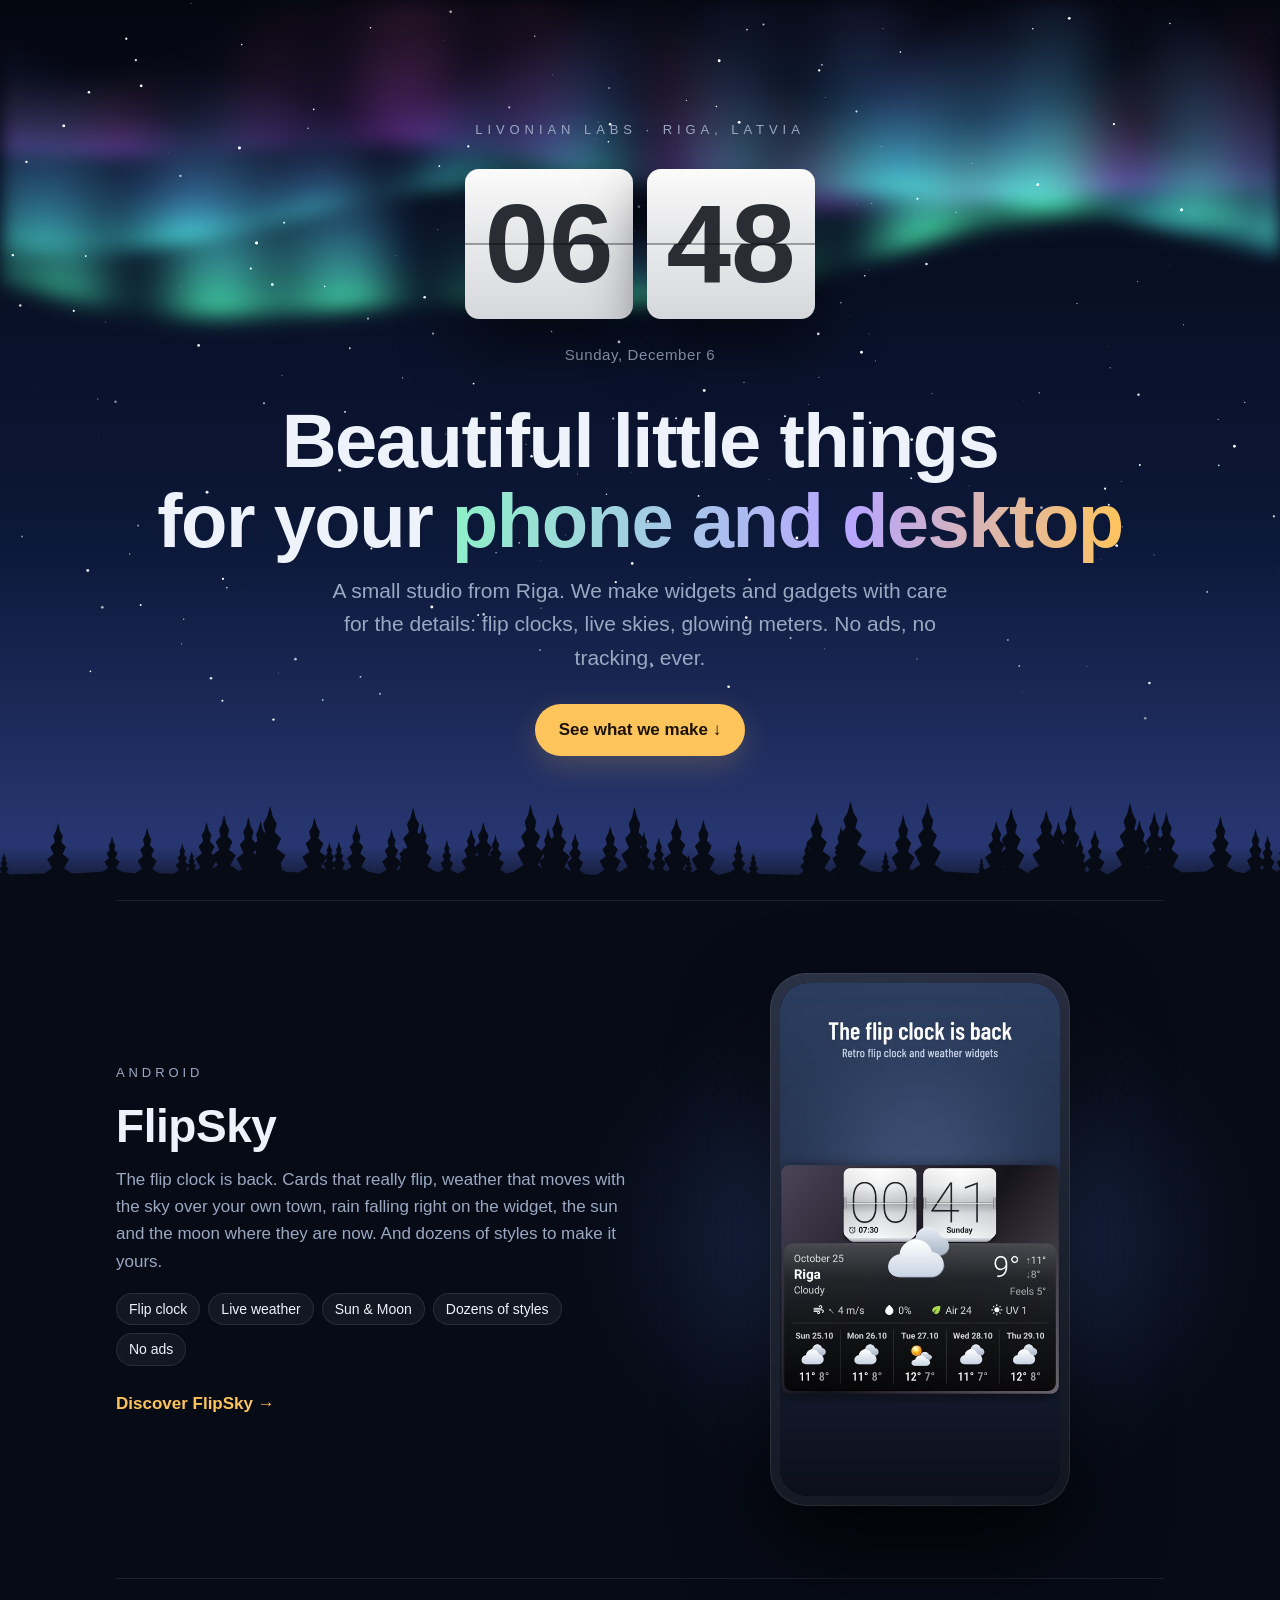
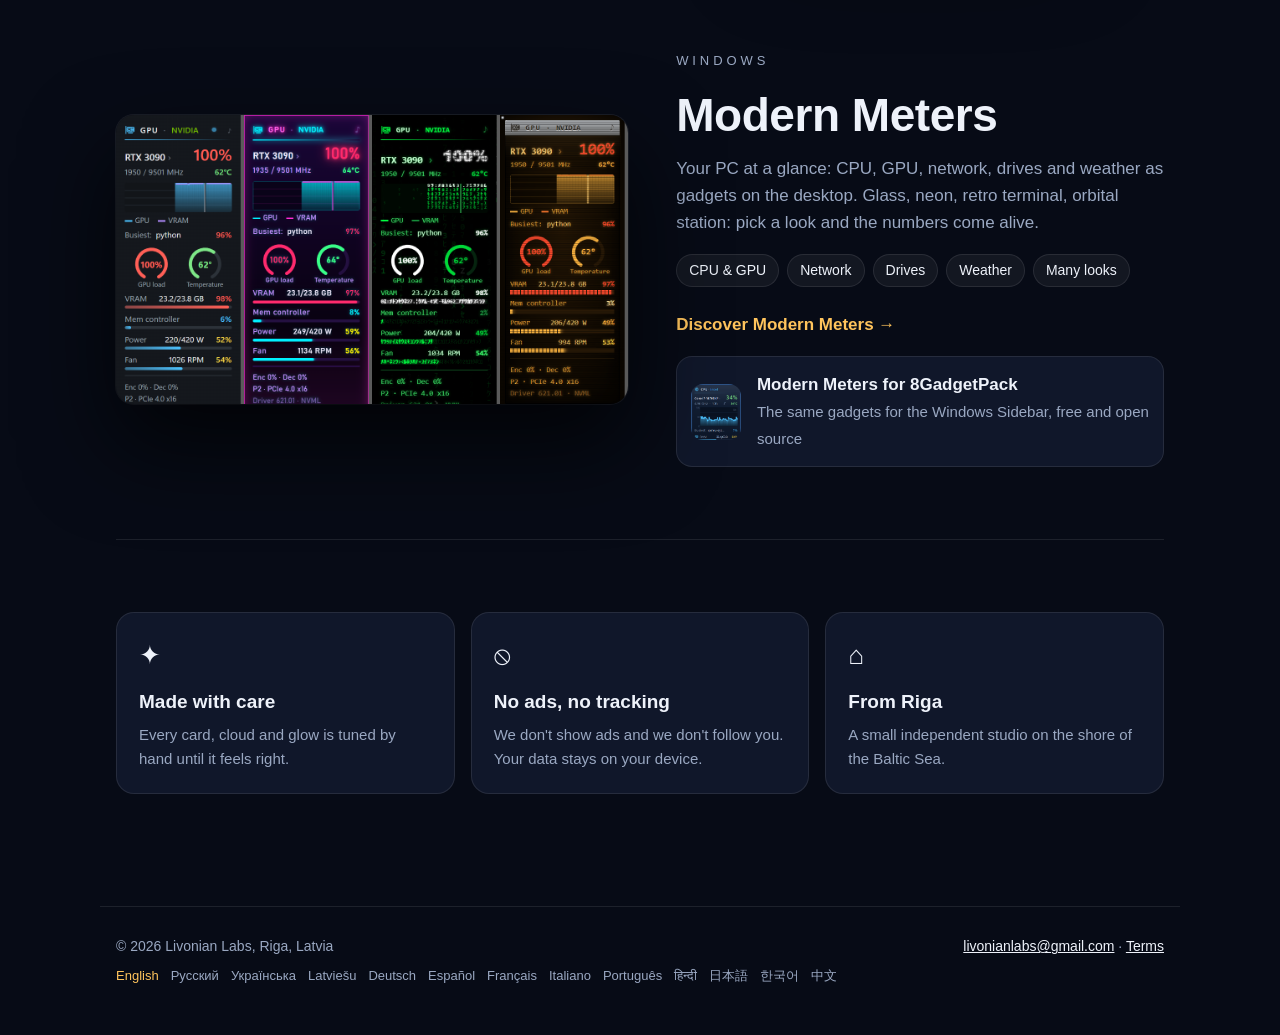
==== commit 0f212c78: "Homepage in 14 languages: the browser's, or picked at the foot (remembered) Co-Authored-By: Claude O" ====
--- a/index.html
+++ b/index.html
@@ -100,6 +100,9 @@
 
 footer { max-width: 1080px; margin: 0 auto; padding: 28px 16px 48px; color: var(--muted); font-size: 14px; border-top: 1px solid var(--line); display: flex; flex-wrap: wrap; gap: 8px 24px; justify-content: space-between; }
 footer a { color: var(--ink); }
+.langs { width: 100%; display: flex; flex-wrap: wrap; gap: 4px 12px; font-size: 13px; }
+.langs a { color: var(--muted); text-decoration: none; cursor: pointer; }
+.langs a.on { color: var(--amber); }
 
 .reveal { opacity: 0; transform: translateY(24px); transition: opacity .8s ease, transform .8s ease; }
 .reveal.seen { opacity: 1; transform: none; }
@@ -125,15 +128,15 @@
     <path fill="#070b16" d="M0 120V100 L-1.3 101.1 L1.2 99.5 L-0.4 96.5 L1.6 94.9 L0.6 92.6 L2.0 91.0 L1.5 89.1 L2.4 87.4 L3.0 84.8 L3.6 87.4 L4.5 89.1 L4.0 91.0 L5.4 92.6 L4.4 94.9 L6.4 96.5 L4.8 99.5 L7.3 101.1 L32.6 100.3 L38.6 96.5 L34.9 89.8 L39.6 86.1 L37.2 80.8 L40.6 77.1 L39.5 72.6 L41.5 68.9 L43.0 62.9 L44.5 68.9 L46.5 72.6 L45.4 77.1 L48.8 80.8 L46.4 86.1 L51.1 89.8 L47.4 96.5 L53.4 100.3 L75.9 99.1 L80.0 96.4 L77.4 91.7 L80.7 89.1 L79.0 85.4 L81.3 82.8 L80.6 79.6 L82.0 77.0 L83.0 72.8 L84.0 77.0 L85.4 79.6 L84.7 82.8 L87.0 85.4 L85.3 89.1 L88.6 91.7 L86.0 96.4 L90.1 99.1 L99.9 100.4 L105.2 97.0 L101.9 90.9 L106.0 87.5 L103.9 82.8 L106.9 79.4 L105.9 75.3 L107.7 71.9 L109.0 66.5 L110.3 71.9 L112.1 75.3 L111.1 79.4 L114.1 82.8 L112.0 87.5 L116.1 90.9 L112.8 97.0 L118.1 100.4 L128.9 100.3 L132.4 98.1 L130.2 94.1 L133.0 91.8 L131.6 88.7 L133.6 86.4 L132.9 83.7 L134.1 81.5 L135.0 77.9 L135.9 81.5 L137.1 83.7 L136.4 86.4 L138.4 88.7 L137.0 91.8 L139.8 94.1 L137.6 98.1 L141.1 100.3 L137.8 98.6 L140.2 97.1 L138.7 94.5 L140.6 93.0 L139.6 90.9 L141.0 89.4 L140.6 87.7 L141.4 86.2 L142.0 83.8 L142.6 86.2 L143.4 87.7 L143.0 89.4 L144.4 90.9 L143.4 93.0 L145.3 94.5 L143.8 97.1 L146.2 98.6 L142.5 99.8 L148.6 96.1 L144.8 89.3 L149.6 85.5 L147.1 80.3 L150.5 76.5 L149.4 72.0 L151.5 68.3 L153.0 62.2 L154.5 68.3 L156.6 72.0 L155.5 76.5 L158.9 80.3 L156.4 85.5 L161.2 89.3 L157.4 96.1 L163.5 99.8 L155.0 98.5 L161.4 94.3 L157.4 86.9 L162.4 82.7 L159.8 76.9 L163.4 72.7 L162.3 67.7 L164.4 63.5 L166.0 56.9 L167.6 63.5 L169.7 67.7 L168.6 72.7 L172.2 76.9 L169.6 82.7 L174.6 86.9 L170.6 94.3 L177.0 98.5 L172.8 101.5 L179.3 97.2 L175.3 89.4 L180.3 85.1 L177.7 79.0 L181.4 74.7 L180.2 69.5 L182.4 65.2 L184.0 58.3 L185.6 65.2 L187.8 69.5 L186.6 74.7 L190.3 79.0 L187.7 85.1 L192.7 89.4 L188.7 97.2 L195.2 101.5 L183.4 100.0 L189.0 96.1 L185.5 89.1 L189.9 85.3 L187.6 79.8 L190.7 75.9 L189.7 71.3 L191.6 67.4 L193.0 61.1 L194.4 67.4 L196.3 71.3 L195.3 75.9 L198.4 79.8 L196.1 85.3 L200.5 89.1 L197.0 96.1 L202.6 100.0 L185.2 101.0 L193.8 96.0 L188.5 86.8 L195.2 81.8 L191.7 74.7 L196.5 69.6 L195.0 63.5 L197.9 58.4 L200.0 50.3 L202.1 58.4 L205.0 63.5 L203.5 69.6 L208.3 74.7 L204.8 81.8 L211.5 86.8 L206.2 96.0 L214.8 101.0 L204.3 99.1 L205.9 98.1 L204.9 96.2 L206.1 95.2 L205.5 93.7 L206.4 92.7 L206.1 91.4 L206.6 90.4 L207.0 88.7 L207.4 90.4 L207.9 91.4 L207.6 92.7 L208.5 93.7 L207.9 95.2 L209.1 96.2 L208.1 98.1 L209.7 99.1 L221.3 99.7 L228.1 95.6 L223.9 88.2 L229.2 84.2 L226.4 78.4 L230.2 74.3 L229.0 69.4 L231.3 65.4 L233.0 58.8 L234.7 65.4 L237.0 69.4 L235.8 74.3 L239.6 78.4 L236.8 84.2 L242.1 88.2 L237.9 95.6 L244.7 99.7 L238.1 99.5 L241.5 97.3 L239.4 93.2 L242.1 91.0 L240.7 87.8 L242.6 85.6 L242.0 82.9 L243.2 80.6 L244.0 77.1 L244.8 80.6 L246.0 82.9 L245.4 85.6 L247.3 87.8 L245.9 91.0 L248.6 93.2 L246.5 97.3 L249.9 99.5 L245.0 98.9 L248.5 96.7 L246.3 92.7 L249.0 90.4 L247.7 87.3 L249.6 85.1 L249.0 82.4 L250.1 80.1 L251.0 76.6 L251.9 80.1 L253.0 82.4 L252.4 85.1 L254.3 87.3 L253.0 90.4 L255.7 92.7 L253.5 96.7 L257.0 98.9 L255.1 99.0 L260.3 95.5 L257.1 89.1 L261.1 85.6 L259.0 80.6 L261.9 77.1 L261.0 72.8 L262.7 69.3 L264.0 63.6 L265.3 69.3 L267.0 72.8 L266.1 77.1 L269.0 80.6 L266.9 85.6 L270.9 89.1 L267.7 95.5 L272.9 99.0 L281.2 100.8 L286.3 97.5 L283.1 91.4 L287.1 88.1 L285.1 83.4 L287.9 80.0 L287.0 76.0 L288.7 72.7 L290.0 67.3 L291.3 72.7 L293.0 76.0 L292.1 80.0 L294.9 83.4 L292.9 88.1 L296.9 91.4 L293.7 97.5 L298.8 100.8 L294.1 98.5 L296.9 96.7 L295.2 93.5 L297.4 91.7 L296.3 89.2 L297.8 87.5 L297.3 85.3 L298.3 83.6 L299.0 80.7 L299.7 83.6 L300.7 85.3 L300.2 87.5 L301.7 89.2 L300.6 91.7 L302.8 93.5 L301.1 96.7 L303.9 98.5 L292.7 99.1 L300.4 94.4 L295.7 85.8 L301.7 81.0 L298.6 74.4 L302.9 69.6 L301.5 63.9 L304.1 59.1 L306.0 51.5 L307.9 59.1 L310.5 63.9 L309.1 69.6 L313.4 74.4 L310.3 81.0 L316.3 85.8 L311.6 94.4 L319.3 99.1 L304.5 98.6 L309.4 95.1 L306.4 88.8 L310.2 85.2 L308.3 80.3 L311.0 76.8 L310.1 72.5 L311.8 69.0 L313.0 63.4 L314.2 69.0 L315.9 72.5 L315.0 76.8 L317.7 80.3 L315.8 85.2 L319.6 88.8 L316.6 95.1 L321.5 98.6 L325.1 99.5 L328.5 97.1 L326.4 92.7 L329.1 90.3 L327.7 86.9 L329.6 84.5 L329.0 81.6 L330.2 79.2 L331.0 75.3 L331.8 79.2 L333.0 81.6 L332.4 84.5 L334.3 86.9 L332.9 90.3 L335.6 92.7 L333.5 97.1 L336.9 99.5 L339.8 100.4 L345.1 97.1 L341.8 91.2 L346.0 87.8 L343.9 83.2 L346.8 79.9 L345.9 75.9 L347.7 72.6 L349.0 67.3 L350.3 72.6 L352.1 75.9 L351.2 79.9 L354.1 83.2 L352.0 87.8 L356.2 91.2 L352.9 97.1 L358.2 100.4 L346.5 101.4 L353.2 97.5 L349.1 90.4 L354.2 86.5 L351.6 81.0 L355.3 77.1 L354.1 72.3 L356.4 68.4 L358.0 62.1 L359.6 68.4 L361.9 72.3 L360.7 77.1 L364.4 81.0 L361.8 86.5 L366.9 90.4 L362.8 97.5 L369.5 101.4 L359.0 100.4 L363.6 97.5 L360.8 92.3 L364.4 89.4 L362.5 85.4 L365.1 82.5 L364.3 79.0 L365.9 76.1 L367.0 71.5 L368.1 76.1 L369.7 79.0 L368.9 82.5 L371.5 85.4 L369.6 89.4 L373.2 92.3 L370.4 97.5 L375.0 100.4 L380.4 99.1 L387.7 94.0 L383.1 85.0 L388.9 80.0 L385.9 73.0 L390.0 67.9 L388.7 61.9 L391.2 56.9 L393.0 48.9 L394.8 56.9 L397.3 61.9 L396.0 67.9 L400.1 73.0 L397.1 80.0 L402.9 85.0 L398.3 94.0 L405.6 99.1 L397.5 101.1 L402.4 97.7 L399.3 91.4 L403.2 88.0 L401.2 83.1 L404.0 79.7 L403.1 75.5 L404.8 72.0 L406.0 66.5 L407.2 72.0 L408.9 75.5 L408.0 79.7 L410.8 83.1 L408.8 88.0 L412.7 91.4 L409.6 97.7 L414.5 101.1 L401.4 100.0 L408.1 95.6 L403.9 87.7 L409.2 83.2 L406.5 77.1 L410.3 72.6 L409.0 67.3 L411.3 62.9 L413.0 55.8 L414.7 62.9 L417.0 67.3 L415.7 72.6 L419.5 77.1 L416.8 83.2 L422.1 87.7 L417.9 95.6 L424.6 100.0 L418.3 101.0 L422.8 97.9 L420.0 92.3 L423.5 89.3 L421.7 85.0 L424.2 81.9 L423.4 78.2 L424.9 75.1 L426.0 70.2 L427.1 75.1 L428.6 78.2 L427.8 81.9 L430.3 85.0 L428.5 89.3 L432.0 92.3 L429.2 97.9 L433.7 101.0 L441.8 101.4 L447.7 97.8 L444.1 91.2 L448.7 87.6 L446.3 82.5 L449.6 78.9 L448.5 74.5 L450.5 70.9 L452.0 65.1 L453.5 70.9 L455.5 74.5 L454.4 78.9 L457.7 82.5 L455.3 87.6 L459.9 91.2 L456.3 97.8 L462.2 101.4 L457.5 100.3 L464.8 95.4 L460.3 86.5 L465.9 81.5 L463.0 74.6 L467.1 69.6 L465.8 63.7 L468.2 58.7 L470.0 50.8 L471.8 58.7 L474.2 63.7 L472.9 69.6 L477.0 74.6 L474.1 81.5 L479.7 86.5 L475.2 95.4 L482.5 100.3 L469.8 98.7 L474.0 95.8 L471.4 90.5 L474.7 87.5 L473.0 83.4 L475.3 80.4 L474.6 76.9 L476.0 74.0 L477.0 69.2 L478.0 74.0 L479.4 76.9 L478.7 80.4 L481.0 83.4 L479.3 87.5 L482.6 90.5 L480.0 95.8 L484.2 98.7 L481.2 99.6 L485.1 97.0 L482.7 92.3 L485.8 89.7 L484.2 86.1 L486.4 83.5 L485.7 80.4 L487.0 77.8 L488.0 73.7 L489.0 77.8 L490.3 80.4 L489.6 83.5 L491.8 86.1 L490.2 89.7 L493.3 92.3 L490.9 97.0 L494.8 99.6 L489.2 101.4 L496.1 97.2 L491.8 89.5 L497.1 85.2 L494.4 79.2 L498.2 74.9 L497.0 69.8 L499.3 65.5 L501.0 58.7 L502.7 65.5 L505.0 69.8 L503.8 74.9 L507.6 79.2 L504.9 85.2 L510.2 89.5 L505.9 97.2 L512.8 101.4 L506.4 100.3 L508.5 98.9 L507.2 96.4 L508.8 95.0 L508.0 93.1 L509.2 91.7 L508.8 90.1 L509.5 88.7 L510.0 86.5 L510.5 88.7 L511.2 90.1 L510.8 91.7 L512.0 93.1 L511.2 95.0 L512.8 96.4 L511.5 98.9 L513.6 100.3 L510.0 101.4 L516.4 97.3 L512.4 89.9 L517.4 85.8 L514.8 80.0 L518.4 75.9 L517.2 71.0 L519.4 66.9 L521.0 60.3 L522.6 66.9 L524.8 71.0 L523.6 75.9 L527.2 80.0 L524.6 85.8 L529.6 89.9 L525.6 97.3 L532.0 101.4 L540.5 99.4 L544.3 97.0 L542.0 92.7 L544.9 90.2 L543.4 86.9 L545.5 84.4 L544.8 81.5 L546.1 79.1 L547.0 75.3 L547.9 79.1 L549.2 81.5 L548.5 84.4 L550.6 86.9 L549.1 90.2 L552.0 92.7 L549.7 97.0 L553.5 99.4 L553.5 100.7 L556.1 99.1 L554.5 96.3 L556.5 94.7 L555.5 92.4 L556.9 90.9 L556.5 88.9 L557.4 87.4 L558.0 84.8 L558.6 87.4 L559.5 88.9 L559.1 90.9 L560.5 92.4 L559.5 94.7 L561.5 96.3 L559.9 99.1 L562.5 100.7 L591.4 101.4 L595.2 98.9 L592.9 94.5 L595.8 92.1 L594.3 88.6 L596.5 86.2 L595.8 83.2 L597.1 80.8 L598.0 76.8 L598.9 80.8 L600.2 83.2 L599.5 86.2 L601.7 88.6 L600.2 92.1 L603.1 94.5 L600.8 98.9 L604.6 101.4 L591.7 101.1 L599.4 96.5 L594.6 88.3 L600.6 83.7 L597.5 77.3 L601.9 72.8 L600.5 67.3 L603.1 62.7 L605.0 55.4 L606.9 62.7 L609.5 67.3 L608.1 72.8 L612.5 77.3 L609.4 83.7 L615.4 88.3 L610.6 96.5 L618.3 101.1 L615.0 98.5 L619.6 95.2 L616.7 89.2 L620.4 85.9 L618.5 81.2 L621.1 77.9 L620.3 73.8 L621.9 70.5 L623.0 65.2 L624.1 70.5 L625.7 73.8 L624.9 77.9 L627.5 81.2 L625.6 85.9 L629.3 89.2 L626.4 95.2 L631.0 98.5 L614.8 98.7 L623.6 93.6 L618.2 84.2 L625.0 79.1 L621.5 71.8 L626.4 66.6 L624.8 60.4 L627.8 55.2 L630.0 46.9 L632.2 55.2 L635.2 60.4 L633.6 66.6 L638.5 71.8 L635.0 79.1 L641.8 84.2 L636.4 93.6 L645.2 98.7 L651.8 99.5 L654.3 97.9 L652.8 95.1 L654.6 93.6 L653.7 91.4 L655.0 89.8 L654.6 88.0 L655.4 86.4 L656.0 83.9 L656.6 86.4 L657.4 88.0 L657.0 89.8 L658.3 91.4 L657.4 93.6 L659.2 95.1 L657.7 97.9 L660.2 99.5 L658.2 101.0 L664.5 96.6 L660.6 88.6 L665.5 84.1 L663.0 77.9 L666.5 73.4 L665.3 68.1 L667.5 63.6 L669.0 56.5 L670.5 63.6 L672.7 68.1 L671.5 73.4 L675.0 77.9 L672.5 84.1 L677.4 88.6 L673.5 96.6 L679.8 101.0 L674.5 98.8 L681.7 93.7 L677.2 84.6 L682.9 79.5 L680.0 72.4 L684.1 67.3 L682.7 61.2 L685.2 56.2 L687.0 48.0 L688.8 56.2 L691.3 61.2 L689.9 67.3 L694.0 72.4 L691.1 79.5 L696.8 84.6 L692.3 93.7 L699.5 98.8 L724.1 100.3 L725.8 99.1 L724.7 97.0 L726.1 95.8 L725.4 94.1 L726.3 92.9 L726.0 91.4 L726.6 90.2 L727.0 88.3 L727.4 90.2 L728.0 91.4 L727.7 92.9 L728.6 94.1 L727.9 95.8 L729.3 97.0 L728.2 99.1 L729.9 100.3 L727.3 98.9 L733.5 95.2 L729.6 88.4 L734.5 84.7 L732.0 79.4 L735.5 75.6 L734.4 71.1 L736.5 67.4 L738.0 61.4 L739.5 67.4 L741.6 71.1 L740.5 75.6 L744.0 79.4 L741.5 84.7 L746.4 88.4 L742.5 95.2 L748.7 98.9 L736.3 100.5 L743.7 95.6 L739.1 86.8 L744.9 82.0 L741.9 75.1 L746.0 70.3 L744.7 64.4 L747.2 59.5 L749.0 51.7 L750.8 59.5 L753.3 64.4 L752.0 70.3 L756.1 75.1 L753.1 82.0 L758.9 86.8 L754.3 95.6 L761.7 100.5 L761.8 99.3 L769.5 94.6 L764.7 86.3 L770.7 81.7 L767.6 75.3 L771.9 70.7 L770.5 65.1 L773.1 60.5 L775.0 53.1 L776.9 60.5 L779.5 65.1 L778.1 70.7 L782.4 75.3 L779.3 81.7 L785.3 86.3 L780.5 94.6 L788.2 99.3 L773.8 101.1 L779.7 97.2 L776.0 90.1 L780.6 86.1 L778.3 80.6 L781.6 76.7 L780.5 71.9 L782.5 68.0 L784.0 61.6 L785.5 68.0 L787.5 71.9 L786.4 76.7 L789.7 80.6 L787.4 86.1 L792.0 90.1 L788.3 97.2 L794.2 101.1 L781.2 98.9 L788.0 94.0 L783.8 85.2 L789.1 80.3 L786.4 73.5 L790.2 68.6 L789.0 62.7 L791.3 57.9 L793.0 50.0 L794.7 57.9 L797.0 62.7 L795.8 68.6 L799.6 73.5 L796.9 80.3 L802.2 85.2 L798.0 94.0 L804.8 98.9 L792.8 101.4 L797.0 98.6 L794.4 93.8 L797.6 91.1 L796.0 87.3 L798.3 84.6 L797.5 81.3 L799.0 78.6 L800.0 74.3 L801.0 78.6 L802.5 81.3 L801.7 84.6 L804.0 87.3 L802.4 91.1 L805.6 93.8 L803.0 98.6 L807.2 101.4 L801.9 101.3 L807.2 97.9 L803.9 91.9 L808.0 88.6 L805.9 83.9 L808.9 80.5 L807.9 76.5 L809.7 73.2 L811.0 67.8 L812.3 73.2 L814.1 76.5 L813.1 80.5 L816.1 83.9 L814.0 88.6 L818.1 91.9 L814.8 97.9 L820.1 101.3 L823.3 99.4 L831.2 94.3 L826.3 85.0 L832.5 79.9 L829.3 72.7 L833.8 67.5 L832.3 61.4 L835.0 56.2 L837.0 48.0 L839.0 56.2 L841.7 61.4 L840.2 67.5 L844.7 72.7 L841.5 79.9 L847.7 85.0 L842.8 94.3 L850.7 99.4 L832.7 101.0 L839.3 97.0 L835.2 89.7 L840.3 85.7 L837.7 80.1 L841.3 76.0 L840.2 71.2 L842.4 67.2 L844.0 60.8 L845.6 67.2 L847.8 71.2 L846.7 76.0 L850.3 80.1 L847.7 85.7 L852.8 89.7 L848.7 97.0 L855.3 101.0 L844.0 100.2 L850.4 95.6 L846.4 87.4 L851.4 82.8 L848.8 76.4 L852.4 71.8 L851.2 66.4 L853.4 61.8 L855.0 54.5 L856.6 61.8 L858.8 66.4 L857.6 71.8 L861.2 76.4 L858.6 82.8 L863.6 87.4 L859.6 95.6 L866.0 100.2 L852.5 99.7 L859.2 95.2 L855.0 87.1 L860.2 82.6 L857.5 76.3 L861.3 71.8 L860.1 66.4 L862.4 61.9 L864.0 54.6 L865.6 61.9 L867.9 66.4 L866.7 71.8 L870.5 76.3 L867.8 82.6 L873.0 87.1 L868.8 95.2 L875.5 99.7 L893.1 98.9 L899.4 94.8 L895.5 87.5 L900.4 83.4 L897.9 77.7 L901.4 73.6 L900.3 68.7 L902.4 64.6 L904.0 58.0 L905.6 64.6 L907.7 68.7 L906.6 73.6 L910.1 77.7 L907.6 83.4 L912.5 87.5 L908.6 94.8 L914.9 98.9 L921.9 100.1 L926.6 96.8 L923.7 90.8 L927.3 87.5 L925.5 82.9 L928.1 79.6 L927.2 75.6 L928.8 72.3 L930.0 67.0 L931.2 72.3 L932.8 75.6 L931.9 79.6 L934.5 82.9 L932.7 87.5 L936.3 90.8 L933.4 96.8 L938.1 100.1 L932.4 99.1 L936.2 96.4 L933.9 91.4 L936.8 88.7 L935.3 84.9 L937.5 82.1 L936.8 78.9 L938.1 76.1 L939.0 71.7 L939.9 76.1 L941.2 78.9 L940.5 82.1 L942.7 84.9 L941.2 88.7 L944.1 91.4 L941.8 96.4 L945.6 99.1 L943.7 100.1 L948.5 97.2 L945.6 92.0 L949.3 89.2 L947.4 85.1 L950.1 82.3 L949.2 78.8 L950.8 75.9 L952.0 71.3 L953.2 75.9 L954.8 78.8 L953.9 82.3 L956.6 85.1 L954.7 89.2 L958.4 92.0 L955.5 97.2 L960.3 100.1 L958.5 100.6 L965.2 96.5 L961.0 89.3 L966.2 85.2 L963.5 79.6 L967.3 75.5 L966.1 70.7 L968.4 66.6 L970.0 60.2 L971.6 66.6 L973.9 70.7 L972.7 75.5 L976.5 79.6 L973.8 85.2 L979.0 89.3 L974.8 96.5 L981.5 100.6 L975.4 101.0 L979.8 98.2 L977.1 93.0 L980.5 90.1 L978.7 86.1 L981.2 83.2 L980.4 79.8 L981.9 76.9 L983.0 72.3 L984.1 76.9 L985.6 79.8 L984.8 83.2 L987.3 86.1 L985.5 90.1 L988.9 93.0 L986.2 98.2 L990.6 101.0 L1000.8 99.7 L1005.6 96.9 L1002.6 91.9 L1006.3 89.1 L1004.4 85.2 L1007.1 82.4 L1006.2 79.0 L1007.8 76.2 L1009.0 71.8 L1010.2 76.2 L1011.8 79.0 L1010.9 82.4 L1013.6 85.2 L1011.7 89.1 L1015.4 91.9 L1012.4 96.9 L1017.2 99.7 L1002.1 99.6 L1010.2 94.8 L1005.1 86.1 L1011.4 81.2 L1008.2 74.5 L1012.7 69.6 L1011.3 63.8 L1014.0 59.0 L1016.0 51.3 L1018.0 59.0 L1020.7 63.8 L1019.3 69.6 L1023.8 74.5 L1020.6 81.2 L1026.9 86.1 L1021.8 94.8 L1029.9 99.6 L1019.0 99.9 L1023.7 97.1 L1020.8 92.0 L1024.4 89.2 L1022.5 85.3 L1025.1 82.4 L1024.3 79.1 L1025.9 76.2 L1027.0 71.7 L1028.1 76.2 L1029.7 79.1 L1028.9 82.4 L1031.5 85.3 L1029.6 89.2 L1033.2 92.0 L1030.3 97.1 L1035.0 99.9 L1064.2 100.9 L1065.8 99.8 L1064.8 97.8 L1066.1 96.7 L1065.4 95.2 L1066.3 94.1 L1066.0 92.8 L1066.6 91.7 L1067.0 89.9 L1067.4 91.7 L1068.0 92.8 L1067.7 94.1 L1068.6 95.2 L1067.9 96.7 L1069.2 97.8 L1068.2 99.8 L1069.8 100.9 L1075.9 101.4 L1078.3 100.0 L1076.8 97.4 L1078.7 96.0 L1077.7 94.0 L1079.0 92.6 L1078.6 90.9 L1079.4 89.4 L1080.0 87.1 L1080.6 89.4 L1081.4 90.9 L1081.0 92.6 L1082.3 94.0 L1081.3 96.0 L1083.2 97.4 L1081.7 100.0 L1084.1 101.4 L1084.9 99.3 L1088.4 97.0 L1086.3 93.0 L1089.0 90.7 L1087.6 87.6 L1089.6 85.4 L1088.9 82.7 L1090.1 80.4 L1091.0 76.8 L1091.9 80.4 L1093.1 82.7 L1092.4 85.4 L1094.4 87.6 L1093.0 90.7 L1095.7 93.0 L1093.6 97.0 L1097.1 99.3 L1085.9 99.8 L1092.9 95.3 L1088.5 87.2 L1094.0 82.7 L1091.2 76.4 L1095.1 71.9 L1093.9 66.5 L1096.3 62.0 L1098.0 54.8 L1099.7 62.0 L1102.1 66.5 L1100.9 71.9 L1104.8 76.4 L1102.0 82.7 L1107.5 87.2 L1103.1 95.3 L1110.1 99.8 L1101.7 99.2 L1103.6 97.8 L1102.5 95.4 L1103.9 94.1 L1103.2 92.2 L1104.2 90.8 L1103.9 89.2 L1104.5 87.9 L1105.0 85.7 L1105.5 87.9 L1106.1 89.2 L1105.8 90.8 L1106.8 92.2 L1106.1 94.1 L1107.5 95.4 L1106.4 97.8 L1108.3 99.2 L1116.5 99.5 L1120.3 96.9 L1117.9 92.2 L1120.9 89.5 L1119.3 85.9 L1121.5 83.3 L1120.8 80.1 L1122.1 77.5 L1123.0 73.3 L1123.9 77.5 L1125.2 80.1 L1124.5 83.3 L1126.7 85.9 L1125.1 89.5 L1128.1 92.2 L1125.7 96.9 L1129.5 99.5 L1129.7 101.2 L1136.3 97.0 L1132.2 89.3 L1137.3 85.1 L1134.7 79.2 L1138.3 75.0 L1137.2 69.9 L1139.4 65.6 L1141.0 58.9 L1142.6 65.6 L1144.8 69.9 L1143.7 75.0 L1147.3 79.2 L1144.7 85.1 L1149.8 89.3 L1145.7 97.0 L1152.3 101.2 L1142.1 100.2 L1149.0 95.8 L1144.7 87.7 L1150.1 83.2 L1147.3 77.0 L1151.2 72.5 L1149.9 67.1 L1152.3 62.7 L1154.0 55.5 L1155.7 62.7 L1158.1 67.1 L1156.8 72.5 L1160.7 77.0 L1157.9 83.2 L1163.3 87.7 L1159.0 95.8 L1165.9 100.2 L1160.8 99.4 L1167.3 95.3 L1163.3 87.8 L1168.3 83.7 L1165.7 78.0 L1169.4 73.8 L1168.2 68.9 L1170.4 64.8 L1172.0 58.2 L1173.6 64.8 L1175.8 68.9 L1174.6 73.8 L1178.3 78.0 L1175.7 83.7 L1180.7 87.8 L1176.7 95.3 L1183.2 99.4 L1199.5 101.2 L1206.7 97.0 L1202.2 89.4 L1207.9 85.2 L1205.0 79.3 L1209.1 75.1 L1207.7 70.0 L1210.2 65.8 L1212.0 59.1 L1213.8 65.8 L1216.3 70.0 L1214.9 75.1 L1219.0 79.3 L1216.1 85.2 L1221.8 89.4 L1217.3 97.0 L1224.5 101.2 L1210 100V120Z"/>
   </svg>
   <div>
-    <p class="brand">Livonian Labs · Riga, Latvia</p>
+    <p class="brand" data-i="brand">Livonian Labs · Riga, Latvia</p>
     <div class="clock" aria-label="The time now">
       <div class="card" id="h"></div>
       <div class="card" id="m"></div>
     </div>
     <div class="date" id="date"></div>
-    <h1>Beautiful little things<br>for your <em>phone and desktop</em></h1>
-    <p class="lead">A small studio from Riga. We make widgets and gadgets with care for the details: flip clocks, live skies, glowing meters. No ads, no tracking, ever.</p>
-    <a class="cta" href="#work">See what we make ↓</a>
+    <h1 data-i="h1">Beautiful little things<br>for your <em>phone and desktop</em></h1>
+    <p class="lead" data-i="lead">A small studio from Riga. We make widgets and gadgets with care for the details: flip clocks, live skies, glowing meters. No ads, no tracking, ever.</p>
+    <a class="cta" href="#work" data-i="cta">See what we make ↓</a>
   </div>
 </header>
 
@@ -142,11 +145,11 @@
     <div>
       <p class="kicker">Android</p>
       <h2>FlipSky</h2>
-      <p>The flip clock is back. Cards that really flip, weather that moves with the sky over your own town, rain falling right on the widget, the sun and the moon where they are now. And dozens of styles to make it yours.</p>
+      <p data-i="fs">The flip clock is back. Cards that really flip, weather that moves with the sky over your own town, rain falling right on the widget, the sun and the moon where they are now. And dozens of styles to make it yours.</p>
       <ul class="chips">
-        <li>Flip clock</li><li>Live weather</li><li>Sun &amp; Moon</li><li>Dozens of styles</li><li>No ads</li>
+        <li data-i="fs1">Flip clock</li><li data-i="fs2">Live weather</li><li data-i="fs3">Sun &amp; Moon</li><li data-i="fs4">Dozens of styles</li><li data-i="fs5">No ads</li>
       </ul>
-      <a class="more" href="/flipsky/">Discover FlipSky →</a>
+      <a class="more" href="/flipsky/" data-i="fsmore">Discover FlipSky →</a>
     </div>
     <div class="show" style="position:relative">
       <div class="glow"></div>
@@ -164,14 +167,14 @@
     <div>
       <p class="kicker">Windows</p>
       <h2>Modern Meters</h2>
-      <p>Your PC at a glance: CPU, GPU, network, drives and weather as gadgets on the desktop. Glass, neon, retro terminal, orbital station: pick a look and the numbers come alive.</p>
+      <p data-i="mm">Your PC at a glance: CPU, GPU, network, drives and weather as gadgets on the desktop. Glass, neon, retro terminal, orbital station: pick a look and the numbers come alive.</p>
       <ul class="chips">
-        <li>CPU &amp; GPU</li><li>Network</li><li>Drives</li><li>Weather</li><li>Many looks</li>
+        <li>CPU &amp; GPU</li><li data-i="mm2">Network</li><li data-i="mm3">Drives</li><li data-i="mm4">Weather</li><li data-i="mm5">Many looks</li>
       </ul>
-      <a class="more" href="/modern-meters-app/">Discover Modern Meters →</a>
+      <a class="more" href="/modern-meters-app/" data-i="mmmore">Discover Modern Meters →</a>
       <a class="also" href="/modern-meters/">
         <img src="/modern-meters/img/cpu-glass.png" alt="">
-        <div><strong>Modern Meters for 8GadgetPack</strong><br><span>The same gadgets for the Windows Sidebar, free and open source</span></div>
+        <div><strong>Modern Meters for 8GadgetPack</strong><br><span data-i="mmold">The same gadgets for the Windows Sidebar, free and open source</span></div>
       </a>
     </div>
     <div class="show">
@@ -185,15 +188,16 @@
   </section>
 
   <section class="values reveal">
-    <div class="value"><i>✦</i><b>Made with care</b><p>Every card, cloud and glow is tuned by hand until it feels right.</p></div>
-    <div class="value"><i>⦸</i><b>No ads, no tracking</b><p>We don't show ads and we don't follow you. Your data stays on your device.</p></div>
-    <div class="value"><i>⌂</i><b>From Riga</b><p>A small independent studio on the shore of the Baltic Sea.</p></div>
+    <div class="value"><i>✦</i><b data-i="v1">Made with care</b><p data-i="v1t">Every card, cloud and glow is tuned by hand until it feels right.</p></div>
+    <div class="value"><i>⦸</i><b data-i="v2">No ads, no tracking</b><p data-i="v2t">We don't show ads and we don't follow you. Your data stays on your device.</p></div>
+    <div class="value"><i>⌂</i><b data-i="v3">From Riga</b><p data-i="v3t">A small independent studio on the shore of the Baltic Sea.</p></div>
   </section>
 </main>
 
 <footer>
-  <span>© 2026 Livonian Labs, Riga, Latvia</span>
-  <span><a href="mailto:livonianlabs@gmail.com">livonianlabs@gmail.com</a> · <a href="/terms.html">Terms</a></span>
+  <span data-i="copy">© 2026 Livonian Labs, Riga, Latvia</span>
+  <span><a href="mailto:livonianlabs@gmail.com">livonianlabs@gmail.com</a> · <a href="/terms.html" data-i="terms">Terms</a></span>
+  <span class="langs" id="langs"></span>
 </footer>
 
 <script>
@@ -216,11 +220,11 @@
     setTimeout(() => { el.innerHTML = face(v); el.classList.remove('flip'); }, still ? 0 : 700);
   }
   const two = n => String(n).padStart(2, '0');
-  function tick() {
+  function tick(once) {
     const d = new Date();
     set('h', two(d.getHours())); set('m', two(d.getMinutes()));
-    document.getElementById('date').textContent = d.toLocaleDateString(undefined, { weekday: 'long', day: 'numeric', month: 'long' });
-    setTimeout(tick, 1000 - d.getMilliseconds() + 5);
+    document.getElementById('date').textContent = d.toLocaleDateString(window.siteLang || undefined, { weekday: 'long', day: 'numeric', month: 'long' });
+    if (!once) setTimeout(tick, 1000 - d.getMilliseconds() + 5);
   }
   tick();
 
@@ -283,6 +287,26 @@
   }
   slides('phone', 3200); slides('desk', 3800);
 
+
+  /* The page in the visitor's language (the browser's, or the one picked at the foot), English otherwise. */
+  const T = {"ru": {"name": "Русский", "brand": "Livonian Labs · Рига, Латвия", "h1": "Красивые мелочи<br>для вашего <em>телефона и компьютера</em>", "lead": "Небольшая студия из Риги. Мы делаем виджеты и гаджеты с вниманием к деталям: перекидные часы, живое небо, светящиеся приборы. Без рекламы и слежки — никогда.", "cta": "Что мы делаем ↓", "fs": "Перекидные часы вернулись. Карточки, которые по-настоящему перелистываются, погода, которая движется вместе с небом над вашим городом, дождь прямо на виджете, Солнце и Луна там, где они сейчас. И десятки стилей, чтобы сделать его своим.", "fs1": "Перекидные часы", "fs2": "Живая погода", "fs3": "Солнце и Луна", "fs4": "Десятки стилей", "fs5": "Без рекламы", "fsmore": "Подробнее о FlipSky →", "mm": "Ваш компьютер одним взглядом: процессор, видеокарта, сеть, диски и погода — гаджетами на рабочем столе. Стекло, неон, ретро-терминал, орбитальная станция: выберите вид, и цифры оживут.", "mm2": "Сеть", "mm3": "Диски", "mm4": "Погода", "mm5": "Много стилей", "mmmore": "Подробнее о Modern Meters →", "mmold": "Те же гаджеты для боковой панели Windows, бесплатно и с открытым кодом", "v1": "Сделано с любовью", "v1t": "Каждая карточка, облако и свечение настроены вручную, пока не станут ощущаться правильно.", "v2": "Без рекламы и слежки", "v2t": "Мы не показываем рекламу и не следим за вами. Ваши данные остаются на вашем устройстве.", "v3": "Из Риги", "v3t": "Небольшая независимая студия на берегу Балтийского моря.", "copy": "© 2026 Livonian Labs, Рига, Латвия", "terms": "Условия"}, "uk": {"name": "Українська", "brand": "Livonian Labs · Рига, Латвія", "h1": "Гарні дрібниці<br>для вашого <em>телефона й комп’ютера</em>", "lead": "Невелика студія з Риги. Ми робимо віджети й гаджети з увагою до деталей: перекидні годинники, живе небо, світні прилади. Без реклами і стеження — ніколи.", "cta": "Що ми робимо ↓", "fs": "Перекидний годинник повернувся. Картки, що справді перегортаються, погода, що рухається разом із небом над вашим містом, дощ просто на віджеті, Сонце й Місяць там, де вони зараз. І десятки стилів, щоб зробити його своїм.", "fs1": "Перекидний годинник", "fs2": "Жива погода", "fs3": "Сонце й Місяць", "fs4": "Десятки стилів", "fs5": "Без реклами", "fsmore": "Докладніше про FlipSky →", "mm": "Ваш комп’ютер одним поглядом: процесор, відеокарта, мережа, диски й погода — гаджетами на робочому столі. Скло, неон, ретро-термінал, орбітальна станція: оберіть вигляд, і цифри оживуть.", "mm2": "Мережа", "mm3": "Диски", "mm4": "Погода", "mm5": "Багато стилів", "mmmore": "Докладніше про Modern Meters →", "mmold": "Ті самі гаджети для бічної панелі Windows, безкоштовно й з відкритим кодом", "v1": "Зроблено з любов’ю", "v1t": "Кожну картку, хмару й сяйво налаштовано вручну, доки вони не стануть саме такими, як треба.", "v2": "Без реклами і стеження", "v2t": "Ми не показуємо рекламу й не стежимо за вами. Ваші дані лишаються на вашому пристрої.", "v3": "З Риги", "v3t": "Невелика незалежна студія на березі Балтійського моря.", "copy": "© 2026 Livonian Labs, Рига, Латвія", "terms": "Умови"}, "lv": {"name": "Latviešu", "brand": "Livonian Labs · Rīga, Latvija", "h1": "Skaistas sīkas lietas<br>jūsu <em>telefonam un datoram</em>", "lead": "Neliela studija no Rīgas. Mēs veidojam logrīkus un sīkrīkus ar rūpību pret detaļām: pārslēdzamus pulksteņus, dzīvas debesis, mirdzošus mērinstrumentus. Bez reklāmām un izsekošanas — nekad.", "cta": "Ko mēs darām ↓", "fs": "Pārslēdzamais pulkstenis ir atpakaļ. Kartītes, kas tiešām pāršķiras, laikapstākļi, kas kustas līdz ar debesīm virs jūsu pilsētas, lietus tieši uz logrīka, Saule un Mēness tur, kur tie ir tagad. Un desmitiem stilu, lai padarītu to par savu.", "fs1": "Pārslēdzams pulkstenis", "fs2": "Dzīvi laikapstākļi", "fs3": "Saule un Mēness", "fs4": "Desmitiem stilu", "fs5": "Bez reklāmām", "fsmore": "Vairāk par FlipSky →", "mm": "Jūsu dators vienā skatienā: procesors, videokarte, tīkls, diski un laikapstākļi — sīkrīki darbvirsmā. Stikls, neons, retro terminālis, orbitālā stacija: izvēlieties izskatu, un skaitļi atdzīvojas.", "mm2": "Tīkls", "mm3": "Diski", "mm4": "Laikapstākļi", "mm5": "Daudz stilu", "mmmore": "Vairāk par Modern Meters →", "mmold": "Tie paši sīkrīki Windows sānjoslai, bez maksas un ar atvērtu kodu", "v1": "Darīts ar rūpību", "v1t": "Katra kartīte, mākonis un mirdzums noregulēts ar roku, līdz izjūta ir pareiza.", "v2": "Bez reklāmām un izsekošanas", "v2t": "Mēs nerādām reklāmas un jūs neizsekojam. Jūsu dati paliek jūsu ierīcē.", "v3": "No Rīgas", "v3t": "Neliela neatkarīga studija Baltijas jūras krastā.", "copy": "© 2026 Livonian Labs, Rīga, Latvija", "terms": "Noteikumi"}, "de": {"name": "Deutsch", "brand": "Livonian Labs · Riga, Lettland", "h1": "Schöne kleine Dinge<br>für dein <em>Telefon und deinen Desktop</em>", "lead": "Ein kleines Studio aus Riga. Wir bauen Widgets und Gadgets mit Liebe zum Detail: Klappuhren, lebendige Himmel, leuchtende Anzeigen. Keine Werbung, kein Tracking, niemals.", "cta": "Was wir machen ↓", "fs": "Die Klappuhr ist zurück. Karten, die wirklich klappen, Wetter, das mit dem Himmel über deiner Stadt zieht, Regen direkt auf dem Widget, Sonne und Mond dort, wo sie gerade stehen. Und Dutzende Stile, um sie zu deiner zu machen.", "fs1": "Klappuhr", "fs2": "Live-Wetter", "fs3": "Sonne & Mond", "fs4": "Dutzende Stile", "fs5": "Keine Werbung", "fsmore": "FlipSky entdecken →", "mm": "Dein PC auf einen Blick: CPU, GPU, Netzwerk, Laufwerke und Wetter als Gadgets auf dem Desktop. Glas, Neon, Retro-Terminal, Raumstation: wähle einen Look, und die Zahlen erwachen zum Leben.", "mm2": "Netzwerk", "mm3": "Laufwerke", "mm4": "Wetter", "mm5": "Viele Looks", "mmmore": "Modern Meters entdecken →", "mmold": "Dieselben Gadgets für die Windows-Sidebar, kostenlos und Open Source", "v1": "Mit Sorgfalt gemacht", "v1t": "Jede Karte, jede Wolke, jedes Leuchten ist von Hand abgestimmt, bis es sich richtig anfühlt.", "v2": "Keine Werbung, kein Tracking", "v2t": "Wir zeigen keine Werbung und verfolgen dich nicht. Deine Daten bleiben auf deinem Gerät.", "v3": "Aus Riga", "v3t": "Ein kleines unabhängiges Studio an der Ostsee.", "copy": "© 2026 Livonian Labs, Riga, Lettland", "terms": "Bedingungen"}, "es": {"name": "Español", "brand": "Livonian Labs · Riga, Letonia", "h1": "Pequeñas cosas bonitas<br>para tu <em>teléfono y tu escritorio</em>", "lead": "Un pequeño estudio de Riga. Hacemos widgets y gadgets cuidando cada detalle: relojes de tarjetas, cielos vivos, medidores que brillan. Sin anuncios ni rastreo, nunca.", "cta": "Lo que hacemos ↓", "fs": "Vuelve el reloj de tarjetas. Tarjetas que giran de verdad, un tiempo que se mueve con el cielo de tu ciudad, lluvia cayendo sobre el widget, el sol y la luna donde están ahora. Y decenas de estilos para hacerlo tuyo.", "fs1": "Reloj de tarjetas", "fs2": "Tiempo en vivo", "fs3": "Sol y Luna", "fs4": "Decenas de estilos", "fs5": "Sin anuncios", "fsmore": "Descubre FlipSky →", "mm": "Tu PC de un vistazo: CPU, GPU, red, discos y tiempo como gadgets en el escritorio. Cristal, neón, terminal retro, estación orbital: elige un aspecto y los números cobran vida.", "mm2": "Red", "mm3": "Discos", "mm4": "Tiempo", "mm5": "Muchos aspectos", "mmmore": "Descubre Modern Meters →", "mmold": "Los mismos gadgets para la barra lateral de Windows, gratis y de código abierto", "v1": "Hecho con cuidado", "v1t": "Cada tarjeta, nube y brillo se ajusta a mano hasta que se siente bien.", "v2": "Sin anuncios ni rastreo", "v2t": "No mostramos anuncios ni te seguimos. Tus datos se quedan en tu dispositivo.", "v3": "Desde Riga", "v3t": "Un pequeño estudio independiente a orillas del Báltico.", "copy": "© 2026 Livonian Labs, Riga, Letonia", "terms": "Condiciones"}, "fr": {"name": "Français", "brand": "Livonian Labs · Riga, Lettonie", "h1": "De belles petites choses<br>pour votre <em>téléphone et votre bureau</em>", "lead": "Un petit studio de Riga. Nous faisons des widgets et des gadgets soignés jusqu’au détail : horloges à palettes, ciels vivants, compteurs lumineux. Ni publicité ni pistage, jamais.", "cta": "Ce que nous faisons ↓", "fs": "L’horloge à palettes est de retour. Des palettes qui basculent vraiment, une météo qui bouge avec le ciel au-dessus de votre ville, la pluie qui tombe sur le widget, le soleil et la lune là où ils sont. Et des dizaines de styles pour en faire la vôtre.", "fs1": "Horloge à palettes", "fs2": "Météo en direct", "fs3": "Soleil et Lune", "fs4": "Des dizaines de styles", "fs5": "Sans publicité", "fsmore": "Découvrir FlipSky →", "mm": "Votre PC d’un coup d’œil : CPU, GPU, réseau, disques et météo en gadgets sur le bureau. Verre, néon, terminal rétro, station orbitale : choisissez un look et les chiffres s’animent.", "mm2": "Réseau", "mm3": "Disques", "mm4": "Météo", "mm5": "Nombreux looks", "mmmore": "Découvrir Modern Meters →", "mmold": "Les mêmes gadgets pour la barre latérale de Windows, gratuits et open source", "v1": "Fait avec soin", "v1t": "Chaque palette, nuage et lueur est réglé à la main jusqu’à ce que ce soit juste.", "v2": "Ni publicité ni pistage", "v2t": "Nous n’affichons pas de publicité et ne vous suivons pas. Vos données restent sur votre appareil.", "v3": "De Riga", "v3t": "Un petit studio indépendant au bord de la Baltique.", "copy": "© 2026 Livonian Labs, Riga, Lettonie", "terms": "Conditions"}, "it": {"name": "Italiano", "brand": "Livonian Labs · Riga, Lettonia", "h1": "Piccole cose belle<br>per il tuo <em>telefono e il tuo desktop</em>", "lead": "Un piccolo studio di Riga. Facciamo widget e gadget curati nei dettagli: orologi a palette, cieli vivi, strumenti luminosi. Niente pubblicità né tracciamento, mai.", "cta": "Cosa facciamo ↓", "fs": "L’orologio a palette è tornato. Palette che girano davvero, meteo che si muove con il cielo sopra la tua città, pioggia sul widget, sole e luna dove sono adesso. E decine di stili per farlo tuo.", "fs1": "Orologio a palette", "fs2": "Meteo dal vivo", "fs3": "Sole e Luna", "fs4": "Decine di stili", "fs5": "Senza pubblicità", "fsmore": "Scopri FlipSky →", "mm": "Il tuo PC a colpo d’occhio: CPU, GPU, rete, dischi e meteo come gadget sul desktop. Vetro, neon, terminale retrò, stazione orbitale: scegli un look e i numeri prendono vita.", "mm2": "Rete", "mm3": "Dischi", "mm4": "Meteo", "mm5": "Tanti look", "mmmore": "Scopri Modern Meters →", "mmold": "Gli stessi gadget per la barra laterale di Windows, gratis e open source", "v1": "Fatto con cura", "v1t": "Ogni paletta, nuvola e bagliore è regolato a mano finché non è giusto.", "v2": "Niente pubblicità né tracciamento", "v2t": "Non mostriamo pubblicità e non ti seguiamo. I tuoi dati restano sul tuo dispositivo.", "v3": "Da Riga", "v3t": "Un piccolo studio indipendente sulla riva del Baltico.", "copy": "© 2026 Livonian Labs, Riga, Lettonia", "terms": "Termini"}, "pt": {"name": "Português", "brand": "Livonian Labs · Riga, Letônia", "h1": "Pequenas coisas bonitas<br>para seu <em>celular e computador</em>", "lead": "Um pequeno estúdio de Riga. Fazemos widgets e gadgets com cuidado em cada detalhe: relógios de virar, céus vivos, medidores que brilham. Sem anúncios nem rastreamento, nunca.", "cta": "O que fazemos ↓", "fs": "O relógio de virar voltou. Cartões que viram de verdade, um tempo que se move com o céu da sua cidade, chuva caindo no widget, o sol e a lua onde estão agora. E dezenas de estilos para deixá-lo do seu jeito.", "fs1": "Relógio de virar", "fs2": "Tempo ao vivo", "fs3": "Sol e Lua", "fs4": "Dezenas de estilos", "fs5": "Sem anúncios", "fsmore": "Conheça o FlipSky →", "mm": "Seu PC num relance: CPU, GPU, rede, discos e tempo como gadgets na área de trabalho. Vidro, neon, terminal retrô, estação orbital: escolha um visual e os números ganham vida.", "mm2": "Rede", "mm3": "Discos", "mm4": "Tempo", "mm5": "Muitos visuais", "mmmore": "Conheça o Modern Meters →", "mmold": "Os mesmos gadgets para a barra lateral do Windows, grátis e de código aberto", "v1": "Feito com cuidado", "v1t": "Cada cartão, nuvem e brilho é ajustado à mão até parecer certo.", "v2": "Sem anúncios nem rastreamento", "v2t": "Não mostramos anúncios nem seguimos você. Seus dados ficam no seu aparelho.", "v3": "De Riga", "v3t": "Um pequeno estúdio independente à beira do Báltico.", "copy": "© 2026 Livonian Labs, Riga, Letônia", "terms": "Termos"}, "hi": {"name": "हिन्दी", "brand": "Livonian Labs · रीगा, लातविया", "h1": "आपके <em>फ़ोन और डेस्कटॉप</em> के लिए<br>छोटी सुंदर चीज़ें", "lead": "रीगा का एक छोटा स्टूडियो। हम बारीकियों का ध्यान रखते हुए विजेट और गैजेट बनाते हैं: फ्लिप घड़ियाँ, जीवंत आसमान, चमकते मीटर। कोई विज्ञापन नहीं, कोई ट्रैकिंग नहीं, कभी नहीं।", "cta": "हम क्या बनाते हैं ↓", "fs": "फ्लिप घड़ी लौट आई है। सच में पलटने वाले कार्ड, आपके शहर के आसमान के साथ चलता मौसम, विजेट पर गिरती बारिश, सूरज और चाँद वहीं जहाँ वे अभी हैं। और इसे अपना बनाने के लिए दर्जनों स्टाइल।", "fs1": "फ्लिप घड़ी", "fs2": "लाइव मौसम", "fs3": "सूरज और चाँद", "fs4": "दर्जनों स्टाइल", "fs5": "कोई विज्ञापन नहीं", "fsmore": "FlipSky देखें →", "mm": "आपका पीसी एक नज़र में: CPU, GPU, नेटवर्क, ड्राइव और मौसम डेस्कटॉप पर गैजेट के रूप में। काँच, नियॉन, रेट्रो टर्मिनल, कक्षीय स्टेशन: कोई रूप चुनें और अंक जीवंत हो उठते हैं।", "mm2": "नेटवर्क", "mm3": "ड्राइव", "mm4": "मौसम", "mm5": "कई रूप", "mmmore": "Modern Meters देखें →", "mmold": "Windows साइडबार के लिए वही गैजेट, मुफ़्त और ओपन सोर्स", "v1": "लगन से बनाया", "v1t": "हर कार्ड, बादल और चमक को हाथ से तब तक ठीक किया जाता है जब तक वह सही न लगे।", "v2": "कोई विज्ञापन या ट्रैकिंग नहीं", "v2t": "हम विज्ञापन नहीं दिखाते और आपका पीछा नहीं करते। आपका डेटा आपके डिवाइस पर रहता है।", "v3": "रीगा से", "v3t": "बाल्टिक सागर के किनारे एक छोटा स्वतंत्र स्टूडियो।", "copy": "© 2026 Livonian Labs, रीगा, लातविया", "terms": "शर्तें"}, "ja": {"name": "日本語", "brand": "Livonian Labs · ラトビア、リガ", "h1": "あなたの<em>スマホとデスクトップ</em>に<br>小さくて美しいものを", "lead": "リガの小さなスタジオです。細部にこだわってウィジェットとガジェットを作っています。フリップ時計、生きている空、光るメーター。広告も追跡も、一切ありません。", "cta": "私たちの作品 ↓", "fs": "フリップ時計が帰ってきました。本当にめくれるカード、あなたの街の空とともに動く天気、ウィジェットに降る雨、今いる場所の太陽と月。そして自分好みにできる数十のスタイル。", "fs1": "フリップ時計", "fs2": "リアルタイムの天気", "fs3": "太陽と月", "fs4": "数十のスタイル", "fs5": "広告なし", "fsmore": "FlipSky を見る →", "mm": "PCをひと目で：CPU、GPU、ネットワーク、ドライブ、天気をデスクトップのガジェットに。ガラス、ネオン、レトロ端末、宇宙ステーション。見た目を選べば数字が動き出します。", "mm2": "ネットワーク", "mm3": "ドライブ", "mm4": "天気", "mm5": "多彩な外観", "mmmore": "Modern Meters を見る →", "mmold": "Windows サイドバー用の同じガジェット、無料・オープンソース", "v1": "丁寧に作っています", "v1t": "カードも雲も光も、しっくりくるまで手で調整しています。", "v2": "広告も追跡もなし", "v2t": "広告は表示せず、あなたを追跡しません。データは端末の中に残ります。", "v3": "リガから", "v3t": "バルト海のほとりの小さな独立スタジオです。", "copy": "© 2026 Livonian Labs, ラトビア、リガ", "terms": "利用規約"}, "ko": {"name": "한국어", "brand": "Livonian Labs · 라트비아 리가", "h1": "당신의 <em>휴대폰과 데스크톱</em>을 위한<br>작고 아름다운 것들", "lead": "리가의 작은 스튜디오입니다. 세부까지 신경 써서 위젯과 가젯을 만듭니다. 플립 시계, 살아 있는 하늘, 빛나는 계기판. 광고도 추적도 절대 없습니다.", "cta": "우리가 만드는 것 ↓", "fs": "플립 시계가 돌아왔습니다. 진짜로 넘어가는 카드, 내 도시 하늘과 함께 움직이는 날씨, 위젯 위로 내리는 비, 지금 있는 자리의 해와 달. 그리고 나만의 것으로 만들 수십 가지 스타일.", "fs1": "플립 시계", "fs2": "실시간 날씨", "fs3": "해와 달", "fs4": "수십 가지 스타일", "fs5": "광고 없음", "fsmore": "FlipSky 보기 →", "mm": "PC를 한눈에: CPU, GPU, 네트워크, 드라이브, 날씨를 데스크톱 가젯으로. 유리, 네온, 레트로 터미널, 궤도 정거장. 모습을 고르면 숫자가 살아납니다.", "mm2": "네트워크", "mm3": "드라이브", "mm4": "날씨", "mm5": "다양한 모습", "mmmore": "Modern Meters 보기 →", "mmold": "Windows 사이드바용 같은 가젯, 무료이자 오픈 소스", "v1": "정성껏 만듭니다", "v1t": "모든 카드, 구름, 빛을 딱 맞다고 느낄 때까지 손으로 다듬습니다.", "v2": "광고도 추적도 없음", "v2t": "광고를 보여 주지 않고 당신을 추적하지 않습니다. 데이터는 기기에 남습니다.", "v3": "리가에서", "v3t": "발트해 기슭의 작은 독립 스튜디오입니다.", "copy": "© 2026 Livonian Labs, 라트비아 리가", "terms": "이용 약관"}, "zh": {"name": "中文", "brand": "Livonian Labs · 拉脱维亚 里加", "h1": "为你的<em>手机和桌面</em><br>带来美好的小物件", "lead": "来自里加的小工作室。我们用心打磨每个细节，制作小部件和小工具：翻页时钟、鲜活的天空、发光的仪表。没有广告，没有追踪，永远如此。", "cta": "我们的作品 ↓", "fs": "翻页时钟回来了。真正会翻动的卡片，随你城市上空变化的天气，落在小部件上的雨，此刻所在位置的太阳和月亮。还有数十种风格，让它成为你的专属。", "fs1": "翻页时钟", "fs2": "实时天气", "fs3": "太阳与月亮", "fs4": "数十种风格", "fs5": "无广告", "fsmore": "了解 FlipSky →", "mm": "一眼看清你的电脑：CPU、GPU、网络、磁盘和天气，都是桌面小工具。玻璃、霓虹、复古终端、轨道空间站：选一种外观，数字就活起来。", "mm2": "网络", "mm3": "磁盘", "mm4": "天气", "mm5": "多种外观", "mmmore": "了解 Modern Meters →", "mmold": "同样的小工具，用于 Windows 边栏，免费开源", "v1": "用心打造", "v1t": "每张卡片、每朵云、每道光都经过手工调校，直到恰到好处。", "v2": "无广告，无追踪", "v2t": "我们不展示广告，也不追踪你。你的数据留在你的设备上。", "v3": "来自里加", "v3t": "波罗的海岸边的一家小型独立工作室。", "copy": "© 2026 Livonian Labs, 拉脱维亚 里加", "terms": "条款"}};
+  const EN = {};
+  document.querySelectorAll('[data-i]').forEach(el => EN[el.dataset.i] = el.innerHTML);
+  const NAMES = Object.assign({ en: 'English' }, Object.fromEntries(Object.entries(T).map(([k, v]) => [k, v.name])));
+  function lang(code) {
+    const d = code === 'en' ? EN : T[code];
+    document.querySelectorAll('[data-i]').forEach(el => { const v = d[el.dataset.i]; el.innerHTML = v != null ? v : EN[el.dataset.i]; });
+    document.documentElement.lang = code;
+    document.querySelectorAll('#langs a').forEach(a => a.classList.toggle('on', a.dataset.l === code));
+    window.siteLang = code;
+    if (typeof tick === 'function') tick(true);
+  }
+  const langs = document.getElementById('langs');
+  Object.entries(NAMES).forEach(([k, n]) => { const a = document.createElement('a'); a.textContent = n; a.dataset.l = k; a.onclick = () => { try { localStorage.setItem('lang', k); } catch (e) {} lang(k); }; langs.appendChild(a); });
+  let saved = null; try { saved = localStorage.getItem('lang'); } catch (e) {}
+  const wanted = saved || (navigator.languages || [navigator.language || 'en']).map(l => l.slice(0, 2).toLowerCase()).find(l => l === 'en' || T[l]) || 'en';
+  lang(wanted);
+
   /* Sections fade in as they come into view. */
   const io = new IntersectionObserver(es => es.forEach(e => { if (e.isIntersecting) { e.target.classList.add('seen'); io.unobserve(e.target); } }), { threshold: .15 });
   document.querySelectorAll('.reveal').forEach(el => io.observe(el));
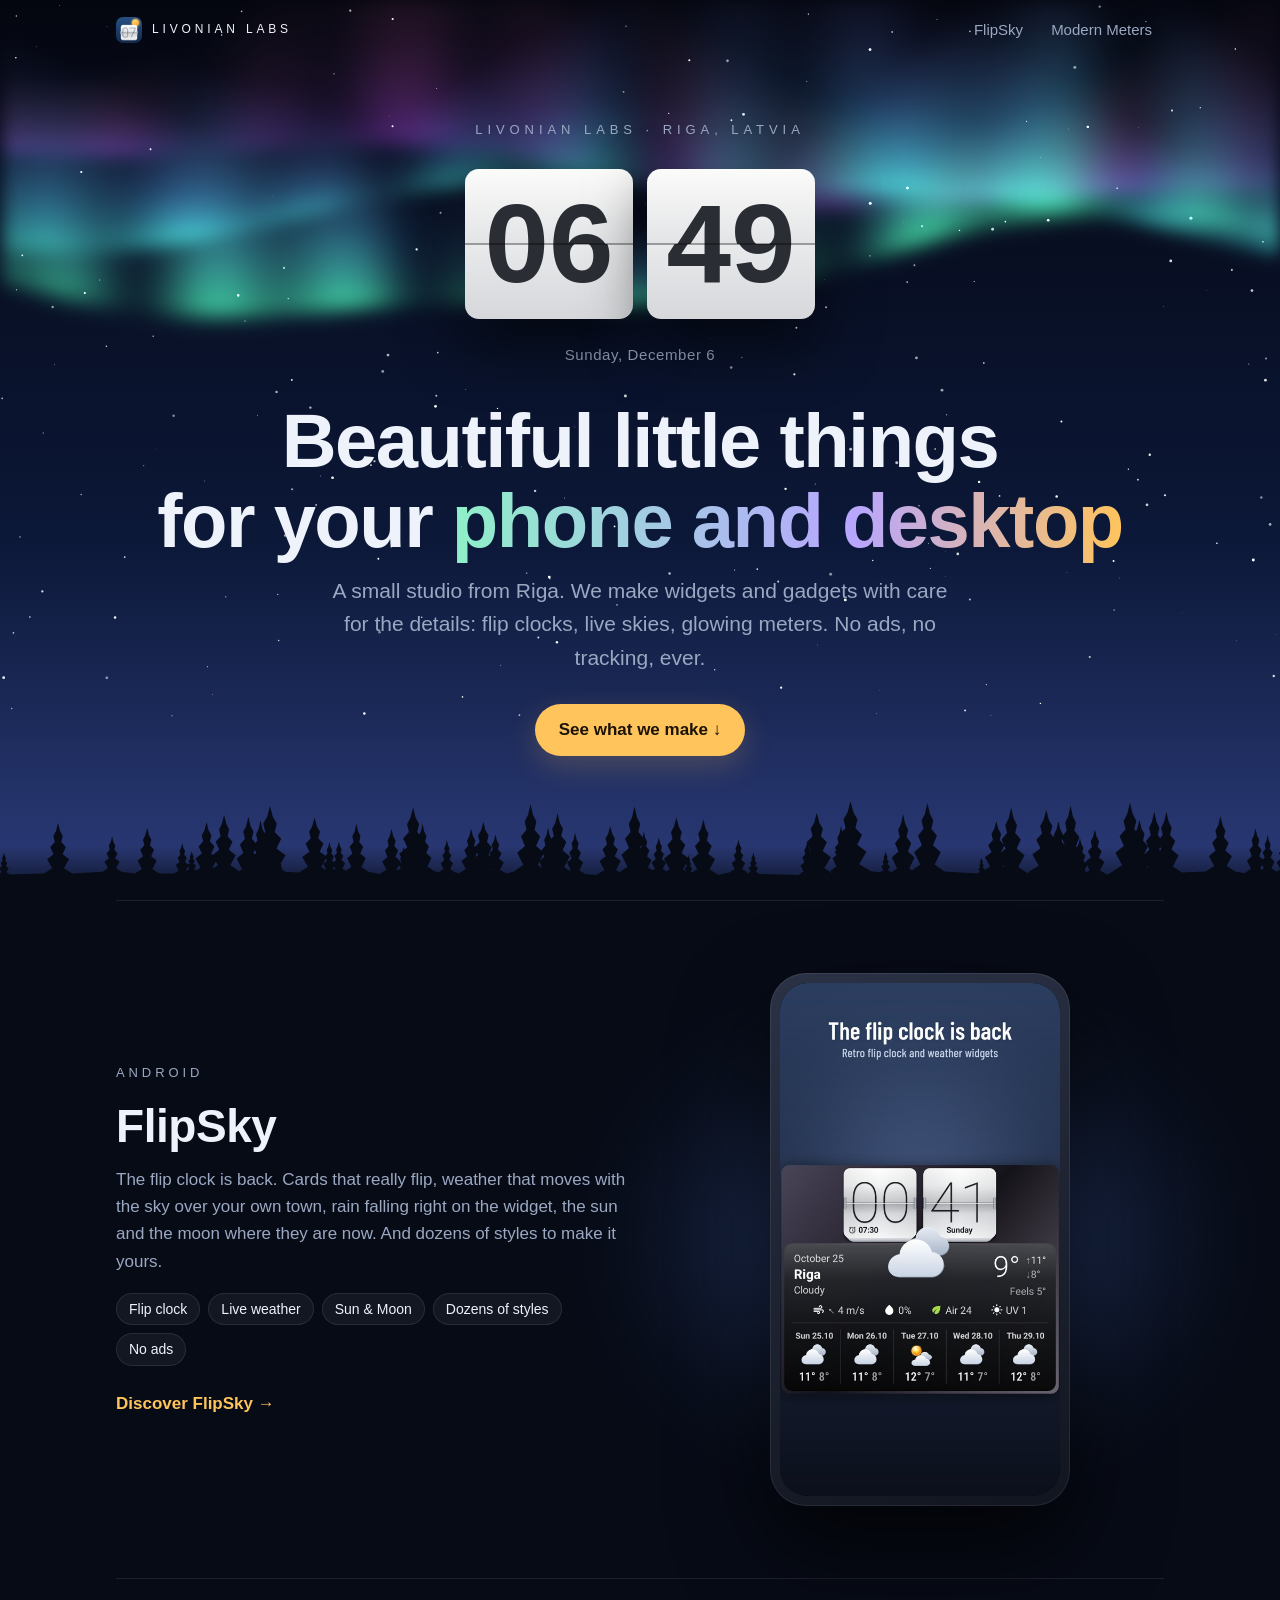
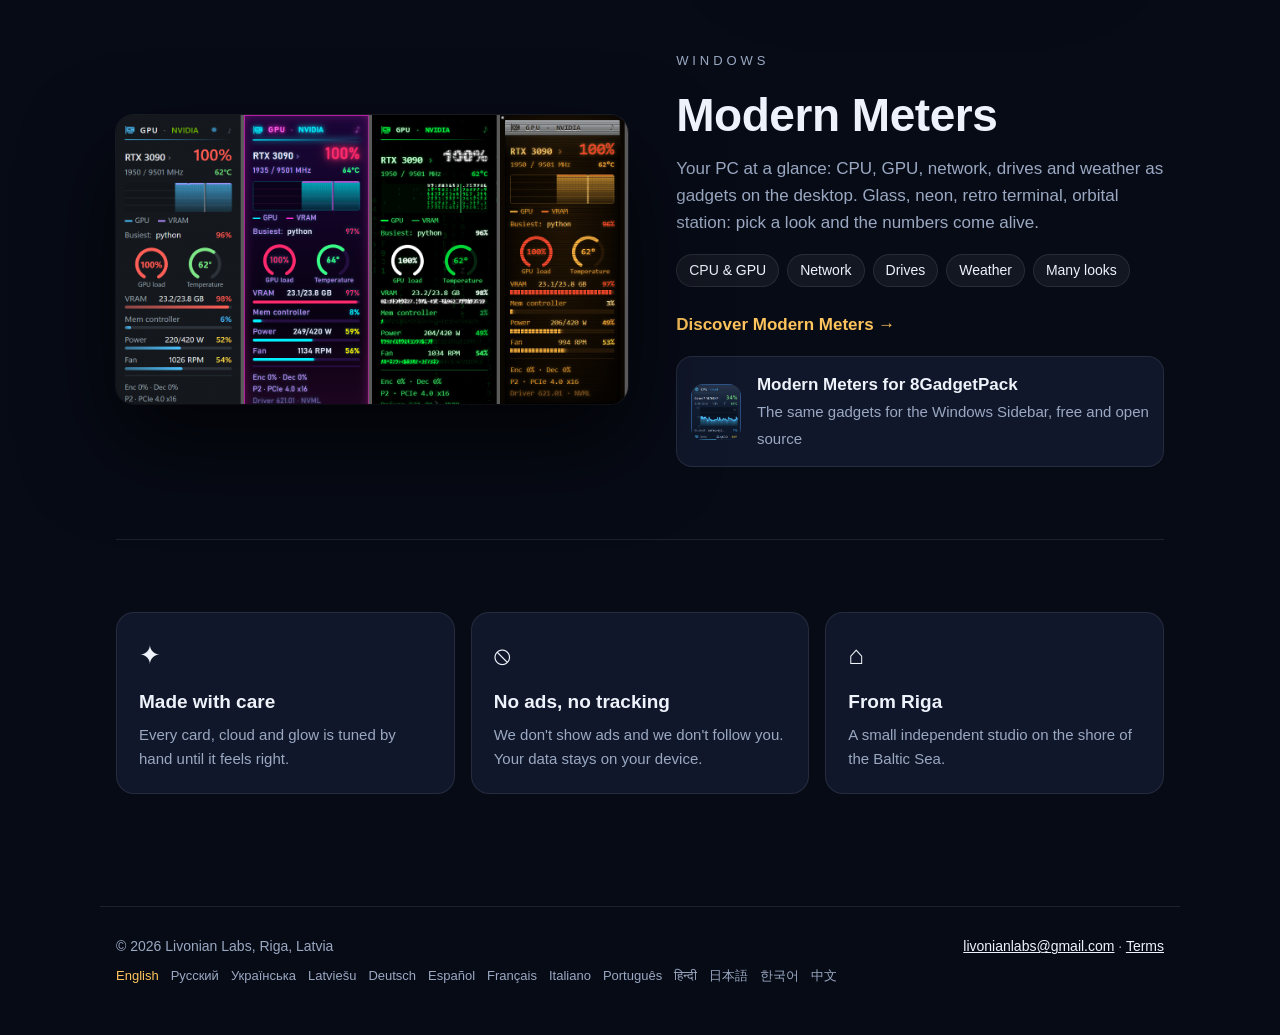
==== commit ce75d4bb: "One site: a shared bar to home and the products, smooth moves between pages (view transitions), page" ====
--- a/index.html
+++ b/index.html
@@ -7,6 +7,7 @@
 <meta name="description" content="A small studio in Riga, Latvia, making beautiful little things for your phone and desktop. No ads, no tracking.">
 <meta name="theme-color" content="#070b16">
 <link rel="icon" href="/favicon.png">
+<link rel="stylesheet" href="/site.css">
 <style>
 :root {
   --bg: #070b16;
@@ -119,8 +120,16 @@
   .phone img, .desk img { transition: none; }
 }
 </style>
+<script type="speculationrules">{"prerender":[{"where":{"href_matches":"/*"},"eagerness":"moderate"}]}</script>
 </head>
 <body>
+<header class="site-head over">
+  <a class="logo" href="/"><img src="/favicon.png" alt="" width="26" height="26"><span>Livonian Labs</span></a>
+  <nav aria-label="Products">
+    <a href="/flipsky/">FlipSky</a>
+    <a href="/modern-meters-app/">Modern Meters</a>
+  </nav>
+</header>
 
 <header class="hero">
   <canvas id="sky" aria-hidden="true"></canvas>
@@ -144,7 +153,7 @@
   <section class="project reveal">
     <div>
       <p class="kicker">Android</p>
-      <h2>FlipSky</h2>
+      <h2 style="view-transition-name:fs-title">FlipSky</h2>
       <p data-i="fs">The flip clock is back. Cards that really flip, weather that moves with the sky over your own town, rain falling right on the widget, the sun and the moon where they are now. And dozens of styles to make it yours.</p>
       <ul class="chips">
         <li data-i="fs1">Flip clock</li><li data-i="fs2">Live weather</li><li data-i="fs3">Sun &amp; Moon</li><li data-i="fs4">Dozens of styles</li><li data-i="fs5">No ads</li>
@@ -153,7 +162,7 @@
     </div>
     <div class="show" style="position:relative">
       <div class="glow"></div>
-      <div class="phone"><div class="screen" id="phone">
+      <div class="phone" style="view-transition-name:fs-phone"><div class="screen" id="phone">
         <img src="/flipsky/img/01_flip_clock.jpg" alt="FlipSky flip clock widget" class="on">
         <img src="/flipsky/img/02_live_rain.jpg" alt="Live rain on the widget" loading="lazy">
         <img src="/flipsky/img/03_styles.jpg" alt="FlipSky styles" loading="lazy">
@@ -166,7 +175,7 @@
   <section class="project reveal">
     <div>
       <p class="kicker">Windows</p>
-      <h2>Modern Meters</h2>
+      <h2 style="view-transition-name:mm-title">Modern Meters</h2>
       <p data-i="mm">Your PC at a glance: CPU, GPU, network, drives and weather as gadgets on the desktop. Glass, neon, retro terminal, orbital station: pick a look and the numbers come alive.</p>
       <ul class="chips">
         <li>CPU &amp; GPU</li><li data-i="mm2">Network</li><li data-i="mm3">Drives</li><li data-i="mm4">Weather</li><li data-i="mm5">Many looks</li>
@@ -178,7 +187,7 @@
       </a>
     </div>
     <div class="show">
-      <div class="desk" id="desk">
+      <div class="desk" id="desk" style="view-transition-name:mm-shot">
         <img src="/modern-meters-app/img/styles-1.png" alt="Modern Meters gadgets in several looks" class="on">
         <img src="/modern-meters-app/img/styles-3.png" alt="" loading="lazy">
         <img src="/modern-meters-app/img/styles-4.png" alt="" loading="lazy">
--- a/site.css
+++ b/site.css
@@ -0,0 +1,68 @@
+/*
+ * Livonian Labs: the chrome every page shares (the bar at the top, the foot) and the moves between pages.
+ * Pages are plain HTML (fast, indexable, no build); the browser animates going from one to the next.
+ */
+:root {
+  --bg: #070b16;
+  --ink: #eef2fa;
+  --muted: #9aa8c2;
+  --amber: #ffc45c;
+  --mint: #8ff0c8;
+  --card: #10172a;
+  --line: #ffffff17;
+  --head-h: 60px;
+}
+
+/* ---------- The bar at the top ---------- */
+.site-head {
+  position: sticky; top: 0; z-index: 50;
+  height: var(--head-h);
+  display: flex; align-items: center; justify-content: space-between; gap: 16px;
+  padding: 0 max(16px, calc((100vw - 1080px) / 2 + 16px));
+  background: #070b16b8;
+  -webkit-backdrop-filter: saturate(1.4) blur(14px); backdrop-filter: saturate(1.4) blur(14px);
+  border-bottom: 1px solid var(--line);
+  view-transition-name: site-head;
+}
+.site-head a { color: var(--ink); text-decoration: none; }
+.site-head .logo { display: inline-flex; align-items: center; gap: 10px; font-size: 12px; letter-spacing: .32em; text-transform: uppercase; white-space: nowrap; }
+.site-head .logo img { width: 26px; height: 26px; border-radius: 7px; }
+.site-head nav { display: flex; gap: 4px; }
+.site-head nav a { font-size: 15px; padding: 6px 12px; border-radius: 999px; color: var(--muted); transition: color .2s, background .2s; }
+.site-head nav a:hover { color: var(--ink); background: #ffffff0f; }
+.site-head nav a[aria-current="page"] { color: var(--ink); background: #ffffff14; }
+.site-head a:focus-visible { outline: 2px solid var(--amber); outline-offset: 2px; }
+
+/* Over the home page's sky: clear at first, glass once the page scrolls under it. */
+.site-head.over { position: fixed; left: 0; right: 0; background: transparent; border-bottom-color: transparent;
+  -webkit-backdrop-filter: none; backdrop-filter: none; }
+@supports (animation-timeline: scroll()) {
+  .site-head.over { animation: head-glass linear both; animation-timeline: scroll(root); animation-range: 0 240px; }
+  @keyframes head-glass { to { background: #070b16b8; border-bottom-color: var(--line);
+    -webkit-backdrop-filter: saturate(1.4) blur(14px); backdrop-filter: saturate(1.4) blur(14px); } }
+}
+@supports not (animation-timeline: scroll()) {
+  .site-head.over { background: linear-gradient(180deg, #070b16cc, #070b1600); }
+}
+
+@media (max-width: 520px) {
+  .site-head .logo span { letter-spacing: .22em; font-size: 11px; }
+  .site-head nav a { padding: 6px 9px; font-size: 14px; }
+}
+@media (max-width: 400px) {
+  .site-head .logo span { display: none; }
+}
+
+/* ---------- Going from page to page ---------- */
+@view-transition { navigation: auto; }
+::view-transition-old(root) { animation: 160ms ease-in both page-out; }
+::view-transition-new(root) { animation: 340ms cubic-bezier(.2, .8, .2, 1) 60ms both page-in; }
+@keyframes page-out { to { opacity: 0; transform: translateY(-6px); } }
+@keyframes page-in { from { opacity: 0; transform: translateY(14px); } }
+/* The things on both pages (the bar, a product's name, its picture) move to their new place. */
+::view-transition-group(*) { animation-duration: 460ms; animation-timing-function: cubic-bezier(.2, .8, .2, 1); }
+::view-transition-group(site-head) { animation-duration: 0s; }
+
+@media (prefers-reduced-motion: reduce) {
+  ::view-transition-group(*), ::view-transition-old(*), ::view-transition-new(*) { animation: none !important; }
+}
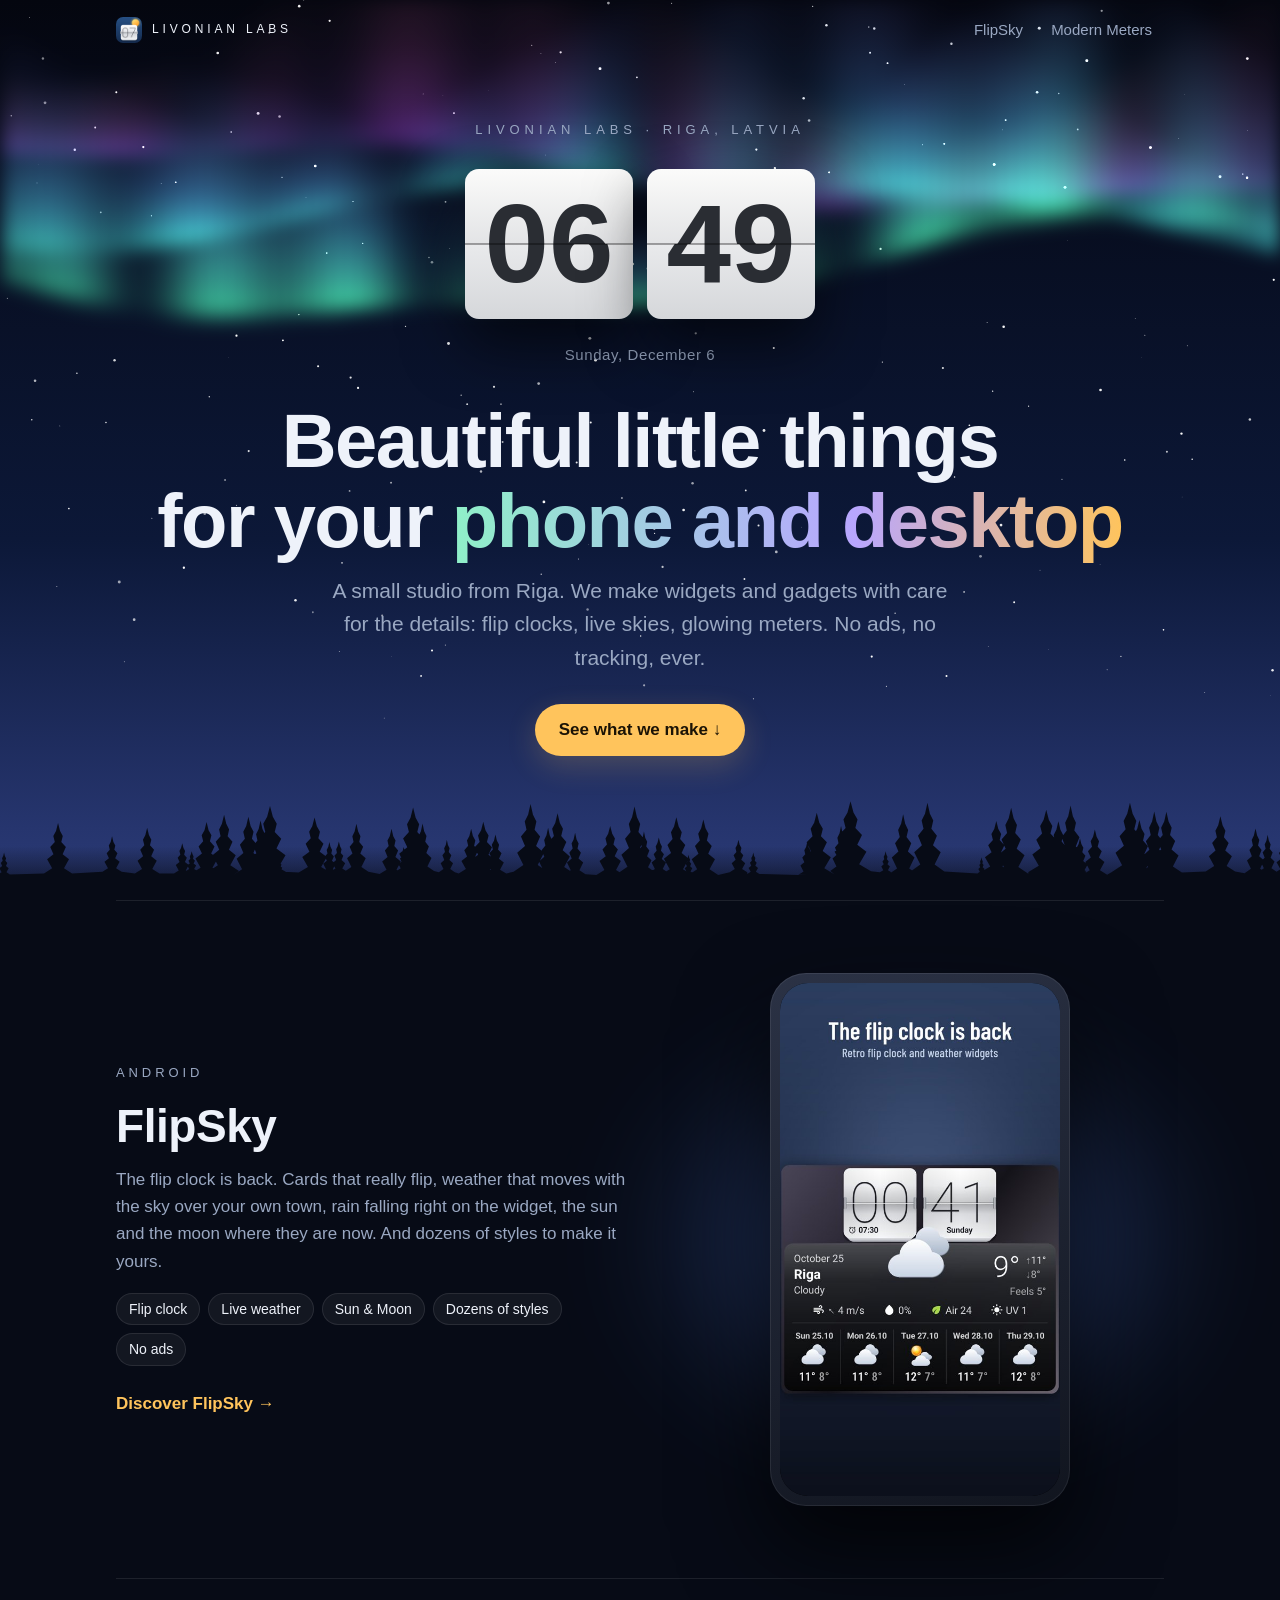
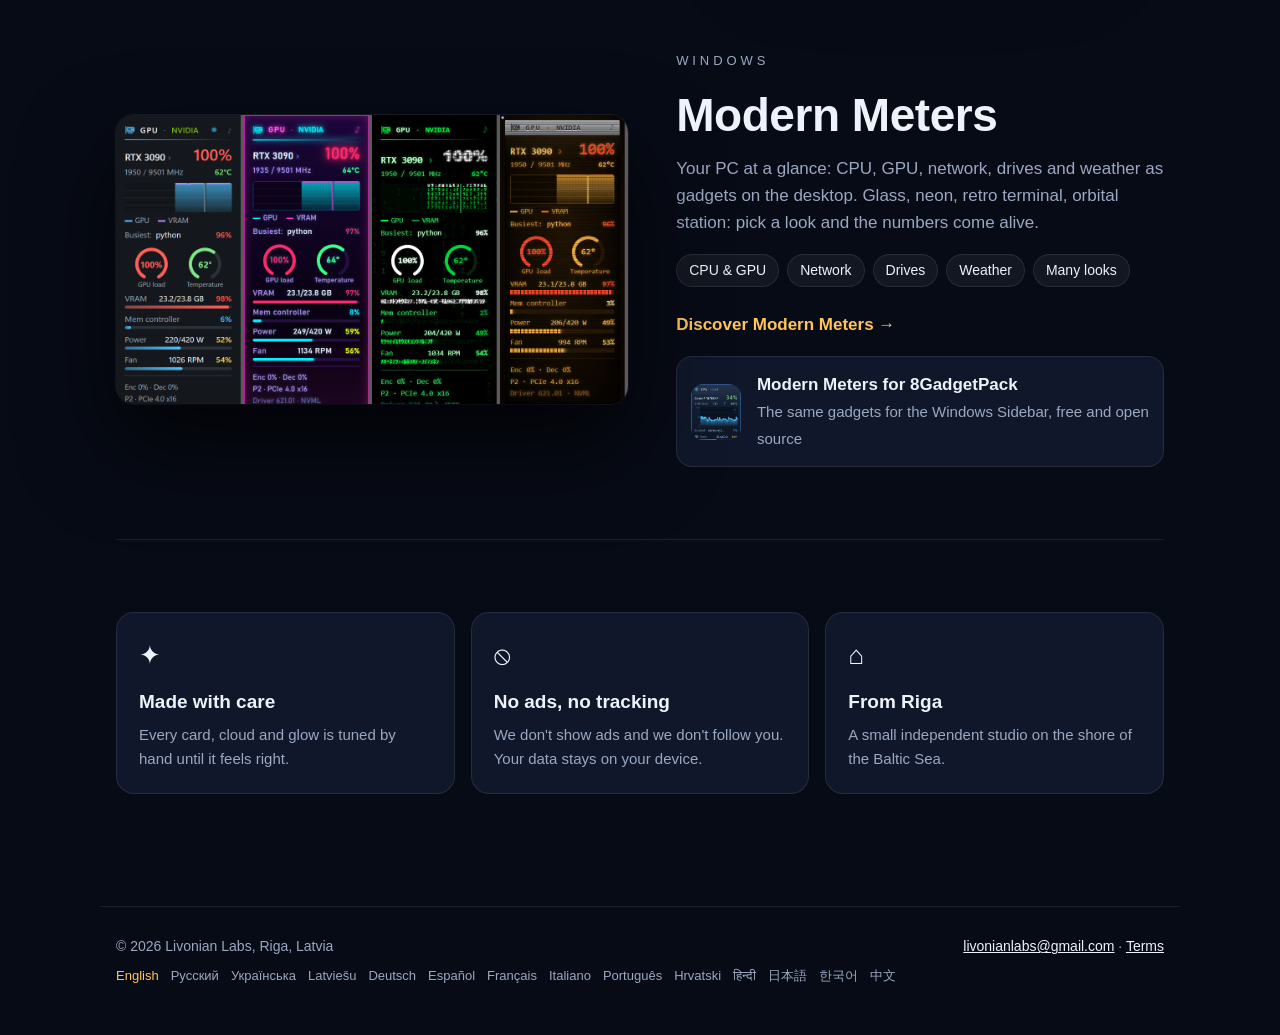
==== commit c29ca605: "Site in Croatian; FlipSky in 14 languages Co-Authored-By: Claude Opus 5.5 <noreply@anthropic.com> Cl" ====
--- a/index.html
+++ b/index.html
@@ -298,7 +298,7 @@
 
 
   /* The page in the visitor's language (the browser's, or the one picked at the foot), English otherwise. */
-  const T = {"ru": {"name": "Русский", "brand": "Livonian Labs · Рига, Латвия", "h1": "Красивые мелочи<br>для вашего <em>телефона и компьютера</em>", "lead": "Небольшая студия из Риги. Мы делаем виджеты и гаджеты с вниманием к деталям: перекидные часы, живое небо, светящиеся приборы. Без рекламы и слежки — никогда.", "cta": "Что мы делаем ↓", "fs": "Перекидные часы вернулись. Карточки, которые по-настоящему перелистываются, погода, которая движется вместе с небом над вашим городом, дождь прямо на виджете, Солнце и Луна там, где они сейчас. И десятки стилей, чтобы сделать его своим.", "fs1": "Перекидные часы", "fs2": "Живая погода", "fs3": "Солнце и Луна", "fs4": "Десятки стилей", "fs5": "Без рекламы", "fsmore": "Подробнее о FlipSky →", "mm": "Ваш компьютер одним взглядом: процессор, видеокарта, сеть, диски и погода — гаджетами на рабочем столе. Стекло, неон, ретро-терминал, орбитальная станция: выберите вид, и цифры оживут.", "mm2": "Сеть", "mm3": "Диски", "mm4": "Погода", "mm5": "Много стилей", "mmmore": "Подробнее о Modern Meters →", "mmold": "Те же гаджеты для боковой панели Windows, бесплатно и с открытым кодом", "v1": "Сделано с любовью", "v1t": "Каждая карточка, облако и свечение настроены вручную, пока не станут ощущаться правильно.", "v2": "Без рекламы и слежки", "v2t": "Мы не показываем рекламу и не следим за вами. Ваши данные остаются на вашем устройстве.", "v3": "Из Риги", "v3t": "Небольшая независимая студия на берегу Балтийского моря.", "copy": "© 2026 Livonian Labs, Рига, Латвия", "terms": "Условия"}, "uk": {"name": "Українська", "brand": "Livonian Labs · Рига, Латвія", "h1": "Гарні дрібниці<br>для вашого <em>телефона й комп’ютера</em>", "lead": "Невелика студія з Риги. Ми робимо віджети й гаджети з увагою до деталей: перекидні годинники, живе небо, світні прилади. Без реклами і стеження — ніколи.", "cta": "Що ми робимо ↓", "fs": "Перекидний годинник повернувся. Картки, що справді перегортаються, погода, що рухається разом із небом над вашим містом, дощ просто на віджеті, Сонце й Місяць там, де вони зараз. І десятки стилів, щоб зробити його своїм.", "fs1": "Перекидний годинник", "fs2": "Жива погода", "fs3": "Сонце й Місяць", "fs4": "Десятки стилів", "fs5": "Без реклами", "fsmore": "Докладніше про FlipSky →", "mm": "Ваш комп’ютер одним поглядом: процесор, відеокарта, мережа, диски й погода — гаджетами на робочому столі. Скло, неон, ретро-термінал, орбітальна станція: оберіть вигляд, і цифри оживуть.", "mm2": "Мережа", "mm3": "Диски", "mm4": "Погода", "mm5": "Багато стилів", "mmmore": "Докладніше про Modern Meters →", "mmold": "Ті самі гаджети для бічної панелі Windows, безкоштовно й з відкритим кодом", "v1": "Зроблено з любов’ю", "v1t": "Кожну картку, хмару й сяйво налаштовано вручну, доки вони не стануть саме такими, як треба.", "v2": "Без реклами і стеження", "v2t": "Ми не показуємо рекламу й не стежимо за вами. Ваші дані лишаються на вашому пристрої.", "v3": "З Риги", "v3t": "Невелика незалежна студія на березі Балтійського моря.", "copy": "© 2026 Livonian Labs, Рига, Латвія", "terms": "Умови"}, "lv": {"name": "Latviešu", "brand": "Livonian Labs · Rīga, Latvija", "h1": "Skaistas sīkas lietas<br>jūsu <em>telefonam un datoram</em>", "lead": "Neliela studija no Rīgas. Mēs veidojam logrīkus un sīkrīkus ar rūpību pret detaļām: pārslēdzamus pulksteņus, dzīvas debesis, mirdzošus mērinstrumentus. Bez reklāmām un izsekošanas — nekad.", "cta": "Ko mēs darām ↓", "fs": "Pārslēdzamais pulkstenis ir atpakaļ. Kartītes, kas tiešām pāršķiras, laikapstākļi, kas kustas līdz ar debesīm virs jūsu pilsētas, lietus tieši uz logrīka, Saule un Mēness tur, kur tie ir tagad. Un desmitiem stilu, lai padarītu to par savu.", "fs1": "Pārslēdzams pulkstenis", "fs2": "Dzīvi laikapstākļi", "fs3": "Saule un Mēness", "fs4": "Desmitiem stilu", "fs5": "Bez reklāmām", "fsmore": "Vairāk par FlipSky →", "mm": "Jūsu dators vienā skatienā: procesors, videokarte, tīkls, diski un laikapstākļi — sīkrīki darbvirsmā. Stikls, neons, retro terminālis, orbitālā stacija: izvēlieties izskatu, un skaitļi atdzīvojas.", "mm2": "Tīkls", "mm3": "Diski", "mm4": "Laikapstākļi", "mm5": "Daudz stilu", "mmmore": "Vairāk par Modern Meters →", "mmold": "Tie paši sīkrīki Windows sānjoslai, bez maksas un ar atvērtu kodu", "v1": "Darīts ar rūpību", "v1t": "Katra kartīte, mākonis un mirdzums noregulēts ar roku, līdz izjūta ir pareiza.", "v2": "Bez reklāmām un izsekošanas", "v2t": "Mēs nerādām reklāmas un jūs neizsekojam. Jūsu dati paliek jūsu ierīcē.", "v3": "No Rīgas", "v3t": "Neliela neatkarīga studija Baltijas jūras krastā.", "copy": "© 2026 Livonian Labs, Rīga, Latvija", "terms": "Noteikumi"}, "de": {"name": "Deutsch", "brand": "Livonian Labs · Riga, Lettland", "h1": "Schöne kleine Dinge<br>für dein <em>Telefon und deinen Desktop</em>", "lead": "Ein kleines Studio aus Riga. Wir bauen Widgets und Gadgets mit Liebe zum Detail: Klappuhren, lebendige Himmel, leuchtende Anzeigen. Keine Werbung, kein Tracking, niemals.", "cta": "Was wir machen ↓", "fs": "Die Klappuhr ist zurück. Karten, die wirklich klappen, Wetter, das mit dem Himmel über deiner Stadt zieht, Regen direkt auf dem Widget, Sonne und Mond dort, wo sie gerade stehen. Und Dutzende Stile, um sie zu deiner zu machen.", "fs1": "Klappuhr", "fs2": "Live-Wetter", "fs3": "Sonne & Mond", "fs4": "Dutzende Stile", "fs5": "Keine Werbung", "fsmore": "FlipSky entdecken →", "mm": "Dein PC auf einen Blick: CPU, GPU, Netzwerk, Laufwerke und Wetter als Gadgets auf dem Desktop. Glas, Neon, Retro-Terminal, Raumstation: wähle einen Look, und die Zahlen erwachen zum Leben.", "mm2": "Netzwerk", "mm3": "Laufwerke", "mm4": "Wetter", "mm5": "Viele Looks", "mmmore": "Modern Meters entdecken →", "mmold": "Dieselben Gadgets für die Windows-Sidebar, kostenlos und Open Source", "v1": "Mit Sorgfalt gemacht", "v1t": "Jede Karte, jede Wolke, jedes Leuchten ist von Hand abgestimmt, bis es sich richtig anfühlt.", "v2": "Keine Werbung, kein Tracking", "v2t": "Wir zeigen keine Werbung und verfolgen dich nicht. Deine Daten bleiben auf deinem Gerät.", "v3": "Aus Riga", "v3t": "Ein kleines unabhängiges Studio an der Ostsee.", "copy": "© 2026 Livonian Labs, Riga, Lettland", "terms": "Bedingungen"}, "es": {"name": "Español", "brand": "Livonian Labs · Riga, Letonia", "h1": "Pequeñas cosas bonitas<br>para tu <em>teléfono y tu escritorio</em>", "lead": "Un pequeño estudio de Riga. Hacemos widgets y gadgets cuidando cada detalle: relojes de tarjetas, cielos vivos, medidores que brillan. Sin anuncios ni rastreo, nunca.", "cta": "Lo que hacemos ↓", "fs": "Vuelve el reloj de tarjetas. Tarjetas que giran de verdad, un tiempo que se mueve con el cielo de tu ciudad, lluvia cayendo sobre el widget, el sol y la luna donde están ahora. Y decenas de estilos para hacerlo tuyo.", "fs1": "Reloj de tarjetas", "fs2": "Tiempo en vivo", "fs3": "Sol y Luna", "fs4": "Decenas de estilos", "fs5": "Sin anuncios", "fsmore": "Descubre FlipSky →", "mm": "Tu PC de un vistazo: CPU, GPU, red, discos y tiempo como gadgets en el escritorio. Cristal, neón, terminal retro, estación orbital: elige un aspecto y los números cobran vida.", "mm2": "Red", "mm3": "Discos", "mm4": "Tiempo", "mm5": "Muchos aspectos", "mmmore": "Descubre Modern Meters →", "mmold": "Los mismos gadgets para la barra lateral de Windows, gratis y de código abierto", "v1": "Hecho con cuidado", "v1t": "Cada tarjeta, nube y brillo se ajusta a mano hasta que se siente bien.", "v2": "Sin anuncios ni rastreo", "v2t": "No mostramos anuncios ni te seguimos. Tus datos se quedan en tu dispositivo.", "v3": "Desde Riga", "v3t": "Un pequeño estudio independiente a orillas del Báltico.", "copy": "© 2026 Livonian Labs, Riga, Letonia", "terms": "Condiciones"}, "fr": {"name": "Français", "brand": "Livonian Labs · Riga, Lettonie", "h1": "De belles petites choses<br>pour votre <em>téléphone et votre bureau</em>", "lead": "Un petit studio de Riga. Nous faisons des widgets et des gadgets soignés jusqu’au détail : horloges à palettes, ciels vivants, compteurs lumineux. Ni publicité ni pistage, jamais.", "cta": "Ce que nous faisons ↓", "fs": "L’horloge à palettes est de retour. Des palettes qui basculent vraiment, une météo qui bouge avec le ciel au-dessus de votre ville, la pluie qui tombe sur le widget, le soleil et la lune là où ils sont. Et des dizaines de styles pour en faire la vôtre.", "fs1": "Horloge à palettes", "fs2": "Météo en direct", "fs3": "Soleil et Lune", "fs4": "Des dizaines de styles", "fs5": "Sans publicité", "fsmore": "Découvrir FlipSky →", "mm": "Votre PC d’un coup d’œil : CPU, GPU, réseau, disques et météo en gadgets sur le bureau. Verre, néon, terminal rétro, station orbitale : choisissez un look et les chiffres s’animent.", "mm2": "Réseau", "mm3": "Disques", "mm4": "Météo", "mm5": "Nombreux looks", "mmmore": "Découvrir Modern Meters →", "mmold": "Les mêmes gadgets pour la barre latérale de Windows, gratuits et open source", "v1": "Fait avec soin", "v1t": "Chaque palette, nuage et lueur est réglé à la main jusqu’à ce que ce soit juste.", "v2": "Ni publicité ni pistage", "v2t": "Nous n’affichons pas de publicité et ne vous suivons pas. Vos données restent sur votre appareil.", "v3": "De Riga", "v3t": "Un petit studio indépendant au bord de la Baltique.", "copy": "© 2026 Livonian Labs, Riga, Lettonie", "terms": "Conditions"}, "it": {"name": "Italiano", "brand": "Livonian Labs · Riga, Lettonia", "h1": "Piccole cose belle<br>per il tuo <em>telefono e il tuo desktop</em>", "lead": "Un piccolo studio di Riga. Facciamo widget e gadget curati nei dettagli: orologi a palette, cieli vivi, strumenti luminosi. Niente pubblicità né tracciamento, mai.", "cta": "Cosa facciamo ↓", "fs": "L’orologio a palette è tornato. Palette che girano davvero, meteo che si muove con il cielo sopra la tua città, pioggia sul widget, sole e luna dove sono adesso. E decine di stili per farlo tuo.", "fs1": "Orologio a palette", "fs2": "Meteo dal vivo", "fs3": "Sole e Luna", "fs4": "Decine di stili", "fs5": "Senza pubblicità", "fsmore": "Scopri FlipSky →", "mm": "Il tuo PC a colpo d’occhio: CPU, GPU, rete, dischi e meteo come gadget sul desktop. Vetro, neon, terminale retrò, stazione orbitale: scegli un look e i numeri prendono vita.", "mm2": "Rete", "mm3": "Dischi", "mm4": "Meteo", "mm5": "Tanti look", "mmmore": "Scopri Modern Meters →", "mmold": "Gli stessi gadget per la barra laterale di Windows, gratis e open source", "v1": "Fatto con cura", "v1t": "Ogni paletta, nuvola e bagliore è regolato a mano finché non è giusto.", "v2": "Niente pubblicità né tracciamento", "v2t": "Non mostriamo pubblicità e non ti seguiamo. I tuoi dati restano sul tuo dispositivo.", "v3": "Da Riga", "v3t": "Un piccolo studio indipendente sulla riva del Baltico.", "copy": "© 2026 Livonian Labs, Riga, Lettonia", "terms": "Termini"}, "pt": {"name": "Português", "brand": "Livonian Labs · Riga, Letônia", "h1": "Pequenas coisas bonitas<br>para seu <em>celular e computador</em>", "lead": "Um pequeno estúdio de Riga. Fazemos widgets e gadgets com cuidado em cada detalhe: relógios de virar, céus vivos, medidores que brilham. Sem anúncios nem rastreamento, nunca.", "cta": "O que fazemos ↓", "fs": "O relógio de virar voltou. Cartões que viram de verdade, um tempo que se move com o céu da sua cidade, chuva caindo no widget, o sol e a lua onde estão agora. E dezenas de estilos para deixá-lo do seu jeito.", "fs1": "Relógio de virar", "fs2": "Tempo ao vivo", "fs3": "Sol e Lua", "fs4": "Dezenas de estilos", "fs5": "Sem anúncios", "fsmore": "Conheça o FlipSky →", "mm": "Seu PC num relance: CPU, GPU, rede, discos e tempo como gadgets na área de trabalho. Vidro, neon, terminal retrô, estação orbital: escolha um visual e os números ganham vida.", "mm2": "Rede", "mm3": "Discos", "mm4": "Tempo", "mm5": "Muitos visuais", "mmmore": "Conheça o Modern Meters →", "mmold": "Os mesmos gadgets para a barra lateral do Windows, grátis e de código aberto", "v1": "Feito com cuidado", "v1t": "Cada cartão, nuvem e brilho é ajustado à mão até parecer certo.", "v2": "Sem anúncios nem rastreamento", "v2t": "Não mostramos anúncios nem seguimos você. Seus dados ficam no seu aparelho.", "v3": "De Riga", "v3t": "Um pequeno estúdio independente à beira do Báltico.", "copy": "© 2026 Livonian Labs, Riga, Letônia", "terms": "Termos"}, "hi": {"name": "हिन्दी", "brand": "Livonian Labs · रीगा, लातविया", "h1": "आपके <em>फ़ोन और डेस्कटॉप</em> के लिए<br>छोटी सुंदर चीज़ें", "lead": "रीगा का एक छोटा स्टूडियो। हम बारीकियों का ध्यान रखते हुए विजेट और गैजेट बनाते हैं: फ्लिप घड़ियाँ, जीवंत आसमान, चमकते मीटर। कोई विज्ञापन नहीं, कोई ट्रैकिंग नहीं, कभी नहीं।", "cta": "हम क्या बनाते हैं ↓", "fs": "फ्लिप घड़ी लौट आई है। सच में पलटने वाले कार्ड, आपके शहर के आसमान के साथ चलता मौसम, विजेट पर गिरती बारिश, सूरज और चाँद वहीं जहाँ वे अभी हैं। और इसे अपना बनाने के लिए दर्जनों स्टाइल।", "fs1": "फ्लिप घड़ी", "fs2": "लाइव मौसम", "fs3": "सूरज और चाँद", "fs4": "दर्जनों स्टाइल", "fs5": "कोई विज्ञापन नहीं", "fsmore": "FlipSky देखें →", "mm": "आपका पीसी एक नज़र में: CPU, GPU, नेटवर्क, ड्राइव और मौसम डेस्कटॉप पर गैजेट के रूप में। काँच, नियॉन, रेट्रो टर्मिनल, कक्षीय स्टेशन: कोई रूप चुनें और अंक जीवंत हो उठते हैं।", "mm2": "नेटवर्क", "mm3": "ड्राइव", "mm4": "मौसम", "mm5": "कई रूप", "mmmore": "Modern Meters देखें →", "mmold": "Windows साइडबार के लिए वही गैजेट, मुफ़्त और ओपन सोर्स", "v1": "लगन से बनाया", "v1t": "हर कार्ड, बादल और चमक को हाथ से तब तक ठीक किया जाता है जब तक वह सही न लगे।", "v2": "कोई विज्ञापन या ट्रैकिंग नहीं", "v2t": "हम विज्ञापन नहीं दिखाते और आपका पीछा नहीं करते। आपका डेटा आपके डिवाइस पर रहता है।", "v3": "रीगा से", "v3t": "बाल्टिक सागर के किनारे एक छोटा स्वतंत्र स्टूडियो।", "copy": "© 2026 Livonian Labs, रीगा, लातविया", "terms": "शर्तें"}, "ja": {"name": "日本語", "brand": "Livonian Labs · ラトビア、リガ", "h1": "あなたの<em>スマホとデスクトップ</em>に<br>小さくて美しいものを", "lead": "リガの小さなスタジオです。細部にこだわってウィジェットとガジェットを作っています。フリップ時計、生きている空、光るメーター。広告も追跡も、一切ありません。", "cta": "私たちの作品 ↓", "fs": "フリップ時計が帰ってきました。本当にめくれるカード、あなたの街の空とともに動く天気、ウィジェットに降る雨、今いる場所の太陽と月。そして自分好みにできる数十のスタイル。", "fs1": "フリップ時計", "fs2": "リアルタイムの天気", "fs3": "太陽と月", "fs4": "数十のスタイル", "fs5": "広告なし", "fsmore": "FlipSky を見る →", "mm": "PCをひと目で：CPU、GPU、ネットワーク、ドライブ、天気をデスクトップのガジェットに。ガラス、ネオン、レトロ端末、宇宙ステーション。見た目を選べば数字が動き出します。", "mm2": "ネットワーク", "mm3": "ドライブ", "mm4": "天気", "mm5": "多彩な外観", "mmmore": "Modern Meters を見る →", "mmold": "Windows サイドバー用の同じガジェット、無料・オープンソース", "v1": "丁寧に作っています", "v1t": "カードも雲も光も、しっくりくるまで手で調整しています。", "v2": "広告も追跡もなし", "v2t": "広告は表示せず、あなたを追跡しません。データは端末の中に残ります。", "v3": "リガから", "v3t": "バルト海のほとりの小さな独立スタジオです。", "copy": "© 2026 Livonian Labs, ラトビア、リガ", "terms": "利用規約"}, "ko": {"name": "한국어", "brand": "Livonian Labs · 라트비아 리가", "h1": "당신의 <em>휴대폰과 데스크톱</em>을 위한<br>작고 아름다운 것들", "lead": "리가의 작은 스튜디오입니다. 세부까지 신경 써서 위젯과 가젯을 만듭니다. 플립 시계, 살아 있는 하늘, 빛나는 계기판. 광고도 추적도 절대 없습니다.", "cta": "우리가 만드는 것 ↓", "fs": "플립 시계가 돌아왔습니다. 진짜로 넘어가는 카드, 내 도시 하늘과 함께 움직이는 날씨, 위젯 위로 내리는 비, 지금 있는 자리의 해와 달. 그리고 나만의 것으로 만들 수십 가지 스타일.", "fs1": "플립 시계", "fs2": "실시간 날씨", "fs3": "해와 달", "fs4": "수십 가지 스타일", "fs5": "광고 없음", "fsmore": "FlipSky 보기 →", "mm": "PC를 한눈에: CPU, GPU, 네트워크, 드라이브, 날씨를 데스크톱 가젯으로. 유리, 네온, 레트로 터미널, 궤도 정거장. 모습을 고르면 숫자가 살아납니다.", "mm2": "네트워크", "mm3": "드라이브", "mm4": "날씨", "mm5": "다양한 모습", "mmmore": "Modern Meters 보기 →", "mmold": "Windows 사이드바용 같은 가젯, 무료이자 오픈 소스", "v1": "정성껏 만듭니다", "v1t": "모든 카드, 구름, 빛을 딱 맞다고 느낄 때까지 손으로 다듬습니다.", "v2": "광고도 추적도 없음", "v2t": "광고를 보여 주지 않고 당신을 추적하지 않습니다. 데이터는 기기에 남습니다.", "v3": "리가에서", "v3t": "발트해 기슭의 작은 독립 스튜디오입니다.", "copy": "© 2026 Livonian Labs, 라트비아 리가", "terms": "이용 약관"}, "zh": {"name": "中文", "brand": "Livonian Labs · 拉脱维亚 里加", "h1": "为你的<em>手机和桌面</em><br>带来美好的小物件", "lead": "来自里加的小工作室。我们用心打磨每个细节，制作小部件和小工具：翻页时钟、鲜活的天空、发光的仪表。没有广告，没有追踪，永远如此。", "cta": "我们的作品 ↓", "fs": "翻页时钟回来了。真正会翻动的卡片，随你城市上空变化的天气，落在小部件上的雨，此刻所在位置的太阳和月亮。还有数十种风格，让它成为你的专属。", "fs1": "翻页时钟", "fs2": "实时天气", "fs3": "太阳与月亮", "fs4": "数十种风格", "fs5": "无广告", "fsmore": "了解 FlipSky →", "mm": "一眼看清你的电脑：CPU、GPU、网络、磁盘和天气，都是桌面小工具。玻璃、霓虹、复古终端、轨道空间站：选一种外观，数字就活起来。", "mm2": "网络", "mm3": "磁盘", "mm4": "天气", "mm5": "多种外观", "mmmore": "了解 Modern Meters →", "mmold": "同样的小工具，用于 Windows 边栏，免费开源", "v1": "用心打造", "v1t": "每张卡片、每朵云、每道光都经过手工调校，直到恰到好处。", "v2": "无广告，无追踪", "v2t": "我们不展示广告，也不追踪你。你的数据留在你的设备上。", "v3": "来自里加", "v3t": "波罗的海岸边的一家小型独立工作室。", "copy": "© 2026 Livonian Labs, 拉脱维亚 里加", "terms": "条款"}};
+  const T = {"ru": {"name": "Русский", "brand": "Livonian Labs · Рига, Латвия", "h1": "Красивые мелочи<br>для вашего <em>телефона и компьютера</em>", "lead": "Небольшая студия из Риги. Мы делаем виджеты и гаджеты с вниманием к деталям: перекидные часы, живое небо, светящиеся приборы. Без рекламы и слежки — никогда.", "cta": "Что мы делаем ↓", "fs": "Перекидные часы вернулись. Карточки, которые по-настоящему перелистываются, погода, которая движется вместе с небом над вашим городом, дождь прямо на виджете, Солнце и Луна там, где они сейчас. И десятки стилей, чтобы сделать его своим.", "fs1": "Перекидные часы", "fs2": "Живая погода", "fs3": "Солнце и Луна", "fs4": "Десятки стилей", "fs5": "Без рекламы", "fsmore": "Подробнее о FlipSky →", "mm": "Ваш компьютер одним взглядом: процессор, видеокарта, сеть, диски и погода — гаджетами на рабочем столе. Стекло, неон, ретро-терминал, орбитальная станция: выберите вид, и цифры оживут.", "mm2": "Сеть", "mm3": "Диски", "mm4": "Погода", "mm5": "Много стилей", "mmmore": "Подробнее о Modern Meters →", "mmold": "Те же гаджеты для боковой панели Windows, бесплатно и с открытым кодом", "v1": "Сделано с любовью", "v1t": "Каждая карточка, облако и свечение настроены вручную, пока не станут ощущаться правильно.", "v2": "Без рекламы и слежки", "v2t": "Мы не показываем рекламу и не следим за вами. Ваши данные остаются на вашем устройстве.", "v3": "Из Риги", "v3t": "Небольшая независимая студия на берегу Балтийского моря.", "copy": "© 2026 Livonian Labs, Рига, Латвия", "terms": "Условия"}, "uk": {"name": "Українська", "brand": "Livonian Labs · Рига, Латвія", "h1": "Гарні дрібниці<br>для вашого <em>телефона й комп’ютера</em>", "lead": "Невелика студія з Риги. Ми робимо віджети й гаджети з увагою до деталей: перекидні годинники, живе небо, світні прилади. Без реклами і стеження — ніколи.", "cta": "Що ми робимо ↓", "fs": "Перекидний годинник повернувся. Картки, що справді перегортаються, погода, що рухається разом із небом над вашим містом, дощ просто на віджеті, Сонце й Місяць там, де вони зараз. І десятки стилів, щоб зробити його своїм.", "fs1": "Перекидний годинник", "fs2": "Жива погода", "fs3": "Сонце й Місяць", "fs4": "Десятки стилів", "fs5": "Без реклами", "fsmore": "Докладніше про FlipSky →", "mm": "Ваш комп’ютер одним поглядом: процесор, відеокарта, мережа, диски й погода — гаджетами на робочому столі. Скло, неон, ретро-термінал, орбітальна станція: оберіть вигляд, і цифри оживуть.", "mm2": "Мережа", "mm3": "Диски", "mm4": "Погода", "mm5": "Багато стилів", "mmmore": "Докладніше про Modern Meters →", "mmold": "Ті самі гаджети для бічної панелі Windows, безкоштовно й з відкритим кодом", "v1": "Зроблено з любов’ю", "v1t": "Кожну картку, хмару й сяйво налаштовано вручну, доки вони не стануть саме такими, як треба.", "v2": "Без реклами і стеження", "v2t": "Ми не показуємо рекламу й не стежимо за вами. Ваші дані лишаються на вашому пристрої.", "v3": "З Риги", "v3t": "Невелика незалежна студія на березі Балтійського моря.", "copy": "© 2026 Livonian Labs, Рига, Латвія", "terms": "Умови"}, "lv": {"name": "Latviešu", "brand": "Livonian Labs · Rīga, Latvija", "h1": "Skaistas sīkas lietas<br>jūsu <em>telefonam un datoram</em>", "lead": "Neliela studija no Rīgas. Mēs veidojam logrīkus un sīkrīkus ar rūpību pret detaļām: pārslēdzamus pulksteņus, dzīvas debesis, mirdzošus mērinstrumentus. Bez reklāmām un izsekošanas — nekad.", "cta": "Ko mēs darām ↓", "fs": "Pārslēdzamais pulkstenis ir atpakaļ. Kartītes, kas tiešām pāršķiras, laikapstākļi, kas kustas līdz ar debesīm virs jūsu pilsētas, lietus tieši uz logrīka, Saule un Mēness tur, kur tie ir tagad. Un desmitiem stilu, lai padarītu to par savu.", "fs1": "Pārslēdzams pulkstenis", "fs2": "Dzīvi laikapstākļi", "fs3": "Saule un Mēness", "fs4": "Desmitiem stilu", "fs5": "Bez reklāmām", "fsmore": "Vairāk par FlipSky →", "mm": "Jūsu dators vienā skatienā: procesors, videokarte, tīkls, diski un laikapstākļi — sīkrīki darbvirsmā. Stikls, neons, retro terminālis, orbitālā stacija: izvēlieties izskatu, un skaitļi atdzīvojas.", "mm2": "Tīkls", "mm3": "Diski", "mm4": "Laikapstākļi", "mm5": "Daudz stilu", "mmmore": "Vairāk par Modern Meters →", "mmold": "Tie paši sīkrīki Windows sānjoslai, bez maksas un ar atvērtu kodu", "v1": "Darīts ar rūpību", "v1t": "Katra kartīte, mākonis un mirdzums noregulēts ar roku, līdz izjūta ir pareiza.", "v2": "Bez reklāmām un izsekošanas", "v2t": "Mēs nerādām reklāmas un jūs neizsekojam. Jūsu dati paliek jūsu ierīcē.", "v3": "No Rīgas", "v3t": "Neliela neatkarīga studija Baltijas jūras krastā.", "copy": "© 2026 Livonian Labs, Rīga, Latvija", "terms": "Noteikumi"}, "de": {"name": "Deutsch", "brand": "Livonian Labs · Riga, Lettland", "h1": "Schöne kleine Dinge<br>für dein <em>Telefon und deinen Desktop</em>", "lead": "Ein kleines Studio aus Riga. Wir bauen Widgets und Gadgets mit Liebe zum Detail: Klappuhren, lebendige Himmel, leuchtende Anzeigen. Keine Werbung, kein Tracking, niemals.", "cta": "Was wir machen ↓", "fs": "Die Klappuhr ist zurück. Karten, die wirklich klappen, Wetter, das mit dem Himmel über deiner Stadt zieht, Regen direkt auf dem Widget, Sonne und Mond dort, wo sie gerade stehen. Und Dutzende Stile, um sie zu deiner zu machen.", "fs1": "Klappuhr", "fs2": "Live-Wetter", "fs3": "Sonne & Mond", "fs4": "Dutzende Stile", "fs5": "Keine Werbung", "fsmore": "FlipSky entdecken →", "mm": "Dein PC auf einen Blick: CPU, GPU, Netzwerk, Laufwerke und Wetter als Gadgets auf dem Desktop. Glas, Neon, Retro-Terminal, Raumstation: wähle einen Look, und die Zahlen erwachen zum Leben.", "mm2": "Netzwerk", "mm3": "Laufwerke", "mm4": "Wetter", "mm5": "Viele Looks", "mmmore": "Modern Meters entdecken →", "mmold": "Dieselben Gadgets für die Windows-Sidebar, kostenlos und Open Source", "v1": "Mit Sorgfalt gemacht", "v1t": "Jede Karte, jede Wolke, jedes Leuchten ist von Hand abgestimmt, bis es sich richtig anfühlt.", "v2": "Keine Werbung, kein Tracking", "v2t": "Wir zeigen keine Werbung und verfolgen dich nicht. Deine Daten bleiben auf deinem Gerät.", "v3": "Aus Riga", "v3t": "Ein kleines unabhängiges Studio an der Ostsee.", "copy": "© 2026 Livonian Labs, Riga, Lettland", "terms": "Bedingungen"}, "es": {"name": "Español", "brand": "Livonian Labs · Riga, Letonia", "h1": "Pequeñas cosas bonitas<br>para tu <em>teléfono y tu escritorio</em>", "lead": "Un pequeño estudio de Riga. Hacemos widgets y gadgets cuidando cada detalle: relojes de tarjetas, cielos vivos, medidores que brillan. Sin anuncios ni rastreo, nunca.", "cta": "Lo que hacemos ↓", "fs": "Vuelve el reloj de tarjetas. Tarjetas que giran de verdad, un tiempo que se mueve con el cielo de tu ciudad, lluvia cayendo sobre el widget, el sol y la luna donde están ahora. Y decenas de estilos para hacerlo tuyo.", "fs1": "Reloj de tarjetas", "fs2": "Tiempo en vivo", "fs3": "Sol y Luna", "fs4": "Decenas de estilos", "fs5": "Sin anuncios", "fsmore": "Descubre FlipSky →", "mm": "Tu PC de un vistazo: CPU, GPU, red, discos y tiempo como gadgets en el escritorio. Cristal, neón, terminal retro, estación orbital: elige un aspecto y los números cobran vida.", "mm2": "Red", "mm3": "Discos", "mm4": "Tiempo", "mm5": "Muchos aspectos", "mmmore": "Descubre Modern Meters →", "mmold": "Los mismos gadgets para la barra lateral de Windows, gratis y de código abierto", "v1": "Hecho con cuidado", "v1t": "Cada tarjeta, nube y brillo se ajusta a mano hasta que se siente bien.", "v2": "Sin anuncios ni rastreo", "v2t": "No mostramos anuncios ni te seguimos. Tus datos se quedan en tu dispositivo.", "v3": "Desde Riga", "v3t": "Un pequeño estudio independiente a orillas del Báltico.", "copy": "© 2026 Livonian Labs, Riga, Letonia", "terms": "Condiciones"}, "fr": {"name": "Français", "brand": "Livonian Labs · Riga, Lettonie", "h1": "De belles petites choses<br>pour votre <em>téléphone et votre bureau</em>", "lead": "Un petit studio de Riga. Nous faisons des widgets et des gadgets soignés jusqu’au détail : horloges à palettes, ciels vivants, compteurs lumineux. Ni publicité ni pistage, jamais.", "cta": "Ce que nous faisons ↓", "fs": "L’horloge à palettes est de retour. Des palettes qui basculent vraiment, une météo qui bouge avec le ciel au-dessus de votre ville, la pluie qui tombe sur le widget, le soleil et la lune là où ils sont. Et des dizaines de styles pour en faire la vôtre.", "fs1": "Horloge à palettes", "fs2": "Météo en direct", "fs3": "Soleil et Lune", "fs4": "Des dizaines de styles", "fs5": "Sans publicité", "fsmore": "Découvrir FlipSky →", "mm": "Votre PC d’un coup d’œil : CPU, GPU, réseau, disques et météo en gadgets sur le bureau. Verre, néon, terminal rétro, station orbitale : choisissez un look et les chiffres s’animent.", "mm2": "Réseau", "mm3": "Disques", "mm4": "Météo", "mm5": "Nombreux looks", "mmmore": "Découvrir Modern Meters →", "mmold": "Les mêmes gadgets pour la barre latérale de Windows, gratuits et open source", "v1": "Fait avec soin", "v1t": "Chaque palette, nuage et lueur est réglé à la main jusqu’à ce que ce soit juste.", "v2": "Ni publicité ni pistage", "v2t": "Nous n’affichons pas de publicité et ne vous suivons pas. Vos données restent sur votre appareil.", "v3": "De Riga", "v3t": "Un petit studio indépendant au bord de la Baltique.", "copy": "© 2026 Livonian Labs, Riga, Lettonie", "terms": "Conditions"}, "it": {"name": "Italiano", "brand": "Livonian Labs · Riga, Lettonia", "h1": "Piccole cose belle<br>per il tuo <em>telefono e il tuo desktop</em>", "lead": "Un piccolo studio di Riga. Facciamo widget e gadget curati nei dettagli: orologi a palette, cieli vivi, strumenti luminosi. Niente pubblicità né tracciamento, mai.", "cta": "Cosa facciamo ↓", "fs": "L’orologio a palette è tornato. Palette che girano davvero, meteo che si muove con il cielo sopra la tua città, pioggia sul widget, sole e luna dove sono adesso. E decine di stili per farlo tuo.", "fs1": "Orologio a palette", "fs2": "Meteo dal vivo", "fs3": "Sole e Luna", "fs4": "Decine di stili", "fs5": "Senza pubblicità", "fsmore": "Scopri FlipSky →", "mm": "Il tuo PC a colpo d’occhio: CPU, GPU, rete, dischi e meteo come gadget sul desktop. Vetro, neon, terminale retrò, stazione orbitale: scegli un look e i numeri prendono vita.", "mm2": "Rete", "mm3": "Dischi", "mm4": "Meteo", "mm5": "Tanti look", "mmmore": "Scopri Modern Meters →", "mmold": "Gli stessi gadget per la barra laterale di Windows, gratis e open source", "v1": "Fatto con cura", "v1t": "Ogni paletta, nuvola e bagliore è regolato a mano finché non è giusto.", "v2": "Niente pubblicità né tracciamento", "v2t": "Non mostriamo pubblicità e non ti seguiamo. I tuoi dati restano sul tuo dispositivo.", "v3": "Da Riga", "v3t": "Un piccolo studio indipendente sulla riva del Baltico.", "copy": "© 2026 Livonian Labs, Riga, Lettonia", "terms": "Termini"}, "pt": {"name": "Português", "brand": "Livonian Labs · Riga, Letônia", "h1": "Pequenas coisas bonitas<br>para seu <em>celular e computador</em>", "lead": "Um pequeno estúdio de Riga. Fazemos widgets e gadgets com cuidado em cada detalhe: relógios de virar, céus vivos, medidores que brilham. Sem anúncios nem rastreamento, nunca.", "cta": "O que fazemos ↓", "fs": "O relógio de virar voltou. Cartões que viram de verdade, um tempo que se move com o céu da sua cidade, chuva caindo no widget, o sol e a lua onde estão agora. E dezenas de estilos para deixá-lo do seu jeito.", "fs1": "Relógio de virar", "fs2": "Tempo ao vivo", "fs3": "Sol e Lua", "fs4": "Dezenas de estilos", "fs5": "Sem anúncios", "fsmore": "Conheça o FlipSky →", "mm": "Seu PC num relance: CPU, GPU, rede, discos e tempo como gadgets na área de trabalho. Vidro, neon, terminal retrô, estação orbital: escolha um visual e os números ganham vida.", "mm2": "Rede", "mm3": "Discos", "mm4": "Tempo", "mm5": "Muitos visuais", "mmmore": "Conheça o Modern Meters →", "mmold": "Os mesmos gadgets para a barra lateral do Windows, grátis e de código aberto", "v1": "Feito com cuidado", "v1t": "Cada cartão, nuvem e brilho é ajustado à mão até parecer certo.", "v2": "Sem anúncios nem rastreamento", "v2t": "Não mostramos anúncios nem seguimos você. Seus dados ficam no seu aparelho.", "v3": "De Riga", "v3t": "Um pequeno estúdio independente à beira do Báltico.", "copy": "© 2026 Livonian Labs, Riga, Letônia", "terms": "Termos"}, "hr": {"name": "Hrvatski", "brand": "Livonian Labs · Riga, Latvija", "h1": "Lijepe sitnice<br>za tvoj <em>telefon i računalo</em>", "lead": "Mali studio iz Rige. Izrađujemo widgete i gadgete s pažnjom za detalje: flip satove, živo nebo, svjetleće mjerače. Bez reklama i praćenja, nikad.", "cta": "Što radimo ↓", "fs": "Flip sat se vratio. Kartice koje se stvarno okreću, vrijeme koje se kreće s nebom iznad tvog grada, kiša ravno na widgetu, Sunce i Mjesec ondje gdje su upravo sada. I deseci stilova da ga učiniš svojim.", "fs1": "Flip sat", "fs2": "Vrijeme uživo", "fs3": "Sunce i Mjesec", "fs4": "Deseci stilova", "fs5": "Bez reklama", "fsmore": "Više o FlipSkyju →", "mm": "Tvoje računalo na prvi pogled: procesor, grafička kartica, mreža, diskovi i vrijeme kao gadgeti na radnoj površini. Staklo, neon, retro terminal, orbitalna stanica: odaberi izgled i brojke ožive.", "mm2": "Mreža", "mm3": "Diskovi", "mm4": "Vrijeme", "mm5": "Mnogo izgleda", "mmmore": "Više o Modern Meters →", "mmold": "Isti gadgeti za bočnu traku Windowsa, besplatno i otvorenog koda", "v1": "Izrađeno s pažnjom", "v1t": "Svaka kartica, oblak i sjaj podešeni su ručno dok ne budu baš kako treba.", "v2": "Bez reklama i praćenja", "v2t": "Ne prikazujemo reklame i ne pratimo te. Tvoji podaci ostaju na tvom uređaju.", "v3": "Iz Rige", "v3t": "Mali neovisni studio na obali Baltika.", "copy": "© 2026 Livonian Labs, Riga, Latvija", "terms": "Uvjeti"}, "hi": {"name": "हिन्दी", "brand": "Livonian Labs · रीगा, लातविया", "h1": "आपके <em>फ़ोन और डेस्कटॉप</em> के लिए<br>छोटी सुंदर चीज़ें", "lead": "रीगा का एक छोटा स्टूडियो। हम बारीकियों का ध्यान रखते हुए विजेट और गैजेट बनाते हैं: फ्लिप घड़ियाँ, जीवंत आसमान, चमकते मीटर। कोई विज्ञापन नहीं, कोई ट्रैकिंग नहीं, कभी नहीं।", "cta": "हम क्या बनाते हैं ↓", "fs": "फ्लिप घड़ी लौट आई है। सच में पलटने वाले कार्ड, आपके शहर के आसमान के साथ चलता मौसम, विजेट पर गिरती बारिश, सूरज और चाँद वहीं जहाँ वे अभी हैं। और इसे अपना बनाने के लिए दर्जनों स्टाइल।", "fs1": "फ्लिप घड़ी", "fs2": "लाइव मौसम", "fs3": "सूरज और चाँद", "fs4": "दर्जनों स्टाइल", "fs5": "कोई विज्ञापन नहीं", "fsmore": "FlipSky देखें →", "mm": "आपका पीसी एक नज़र में: CPU, GPU, नेटवर्क, ड्राइव और मौसम डेस्कटॉप पर गैजेट के रूप में। काँच, नियॉन, रेट्रो टर्मिनल, कक्षीय स्टेशन: कोई रूप चुनें और अंक जीवंत हो उठते हैं।", "mm2": "नेटवर्क", "mm3": "ड्राइव", "mm4": "मौसम", "mm5": "कई रूप", "mmmore": "Modern Meters देखें →", "mmold": "Windows साइडबार के लिए वही गैजेट, मुफ़्त और ओपन सोर्स", "v1": "लगन से बनाया", "v1t": "हर कार्ड, बादल और चमक को हाथ से तब तक ठीक किया जाता है जब तक वह सही न लगे।", "v2": "कोई विज्ञापन या ट्रैकिंग नहीं", "v2t": "हम विज्ञापन नहीं दिखाते और आपका पीछा नहीं करते। आपका डेटा आपके डिवाइस पर रहता है।", "v3": "रीगा से", "v3t": "बाल्टिक सागर के किनारे एक छोटा स्वतंत्र स्टूडियो।", "copy": "© 2026 Livonian Labs, रीगा, लातविया", "terms": "शर्तें"}, "ja": {"name": "日本語", "brand": "Livonian Labs · ラトビア、リガ", "h1": "あなたの<em>スマホとデスクトップ</em>に<br>小さくて美しいものを", "lead": "リガの小さなスタジオです。細部にこだわってウィジェットとガジェットを作っています。フリップ時計、生きている空、光るメーター。広告も追跡も、一切ありません。", "cta": "私たちの作品 ↓", "fs": "フリップ時計が帰ってきました。本当にめくれるカード、あなたの街の空とともに動く天気、ウィジェットに降る雨、今いる場所の太陽と月。そして自分好みにできる数十のスタイル。", "fs1": "フリップ時計", "fs2": "リアルタイムの天気", "fs3": "太陽と月", "fs4": "数十のスタイル", "fs5": "広告なし", "fsmore": "FlipSky を見る →", "mm": "PCをひと目で：CPU、GPU、ネットワーク、ドライブ、天気をデスクトップのガジェットに。ガラス、ネオン、レトロ端末、宇宙ステーション。見た目を選べば数字が動き出します。", "mm2": "ネットワーク", "mm3": "ドライブ", "mm4": "天気", "mm5": "多彩な外観", "mmmore": "Modern Meters を見る →", "mmold": "Windows サイドバー用の同じガジェット、無料・オープンソース", "v1": "丁寧に作っています", "v1t": "カードも雲も光も、しっくりくるまで手で調整しています。", "v2": "広告も追跡もなし", "v2t": "広告は表示せず、あなたを追跡しません。データは端末の中に残ります。", "v3": "リガから", "v3t": "バルト海のほとりの小さな独立スタジオです。", "copy": "© 2026 Livonian Labs, ラトビア、リガ", "terms": "利用規約"}, "ko": {"name": "한국어", "brand": "Livonian Labs · 라트비아 리가", "h1": "당신의 <em>휴대폰과 데스크톱</em>을 위한<br>작고 아름다운 것들", "lead": "리가의 작은 스튜디오입니다. 세부까지 신경 써서 위젯과 가젯을 만듭니다. 플립 시계, 살아 있는 하늘, 빛나는 계기판. 광고도 추적도 절대 없습니다.", "cta": "우리가 만드는 것 ↓", "fs": "플립 시계가 돌아왔습니다. 진짜로 넘어가는 카드, 내 도시 하늘과 함께 움직이는 날씨, 위젯 위로 내리는 비, 지금 있는 자리의 해와 달. 그리고 나만의 것으로 만들 수십 가지 스타일.", "fs1": "플립 시계", "fs2": "실시간 날씨", "fs3": "해와 달", "fs4": "수십 가지 스타일", "fs5": "광고 없음", "fsmore": "FlipSky 보기 →", "mm": "PC를 한눈에: CPU, GPU, 네트워크, 드라이브, 날씨를 데스크톱 가젯으로. 유리, 네온, 레트로 터미널, 궤도 정거장. 모습을 고르면 숫자가 살아납니다.", "mm2": "네트워크", "mm3": "드라이브", "mm4": "날씨", "mm5": "다양한 모습", "mmmore": "Modern Meters 보기 →", "mmold": "Windows 사이드바용 같은 가젯, 무료이자 오픈 소스", "v1": "정성껏 만듭니다", "v1t": "모든 카드, 구름, 빛을 딱 맞다고 느낄 때까지 손으로 다듬습니다.", "v2": "광고도 추적도 없음", "v2t": "광고를 보여 주지 않고 당신을 추적하지 않습니다. 데이터는 기기에 남습니다.", "v3": "리가에서", "v3t": "발트해 기슭의 작은 독립 스튜디오입니다.", "copy": "© 2026 Livonian Labs, 라트비아 리가", "terms": "이용 약관"}, "zh": {"name": "中文", "brand": "Livonian Labs · 拉脱维亚 里加", "h1": "为你的<em>手机和桌面</em><br>带来美好的小物件", "lead": "来自里加的小工作室。我们用心打磨每个细节，制作小部件和小工具：翻页时钟、鲜活的天空、发光的仪表。没有广告，没有追踪，永远如此。", "cta": "我们的作品 ↓", "fs": "翻页时钟回来了。真正会翻动的卡片，随你城市上空变化的天气，落在小部件上的雨，此刻所在位置的太阳和月亮。还有数十种风格，让它成为你的专属。", "fs1": "翻页时钟", "fs2": "实时天气", "fs3": "太阳与月亮", "fs4": "数十种风格", "fs5": "无广告", "fsmore": "了解 FlipSky →", "mm": "一眼看清你的电脑：CPU、GPU、网络、磁盘和天气，都是桌面小工具。玻璃、霓虹、复古终端、轨道空间站：选一种外观，数字就活起来。", "mm2": "网络", "mm3": "磁盘", "mm4": "天气", "mm5": "多种外观", "mmmore": "了解 Modern Meters →", "mmold": "同样的小工具，用于 Windows 边栏，免费开源", "v1": "用心打造", "v1t": "每张卡片、每朵云、每道光都经过手工调校，直到恰到好处。", "v2": "无广告，无追踪", "v2t": "我们不展示广告，也不追踪你。你的数据留在你的设备上。", "v3": "来自里加", "v3t": "波罗的海岸边的一家小型独立工作室。", "copy": "© 2026 Livonian Labs, 拉脱维亚 里加", "terms": "条款"}};
   const EN = {};
   document.querySelectorAll('[data-i]').forEach(el => EN[el.dataset.i] = el.innerHTML);
   const NAMES = Object.assign({ en: 'English' }, Object.fromEntries(Object.entries(T).map(([k, v]) => [k, v.name])));
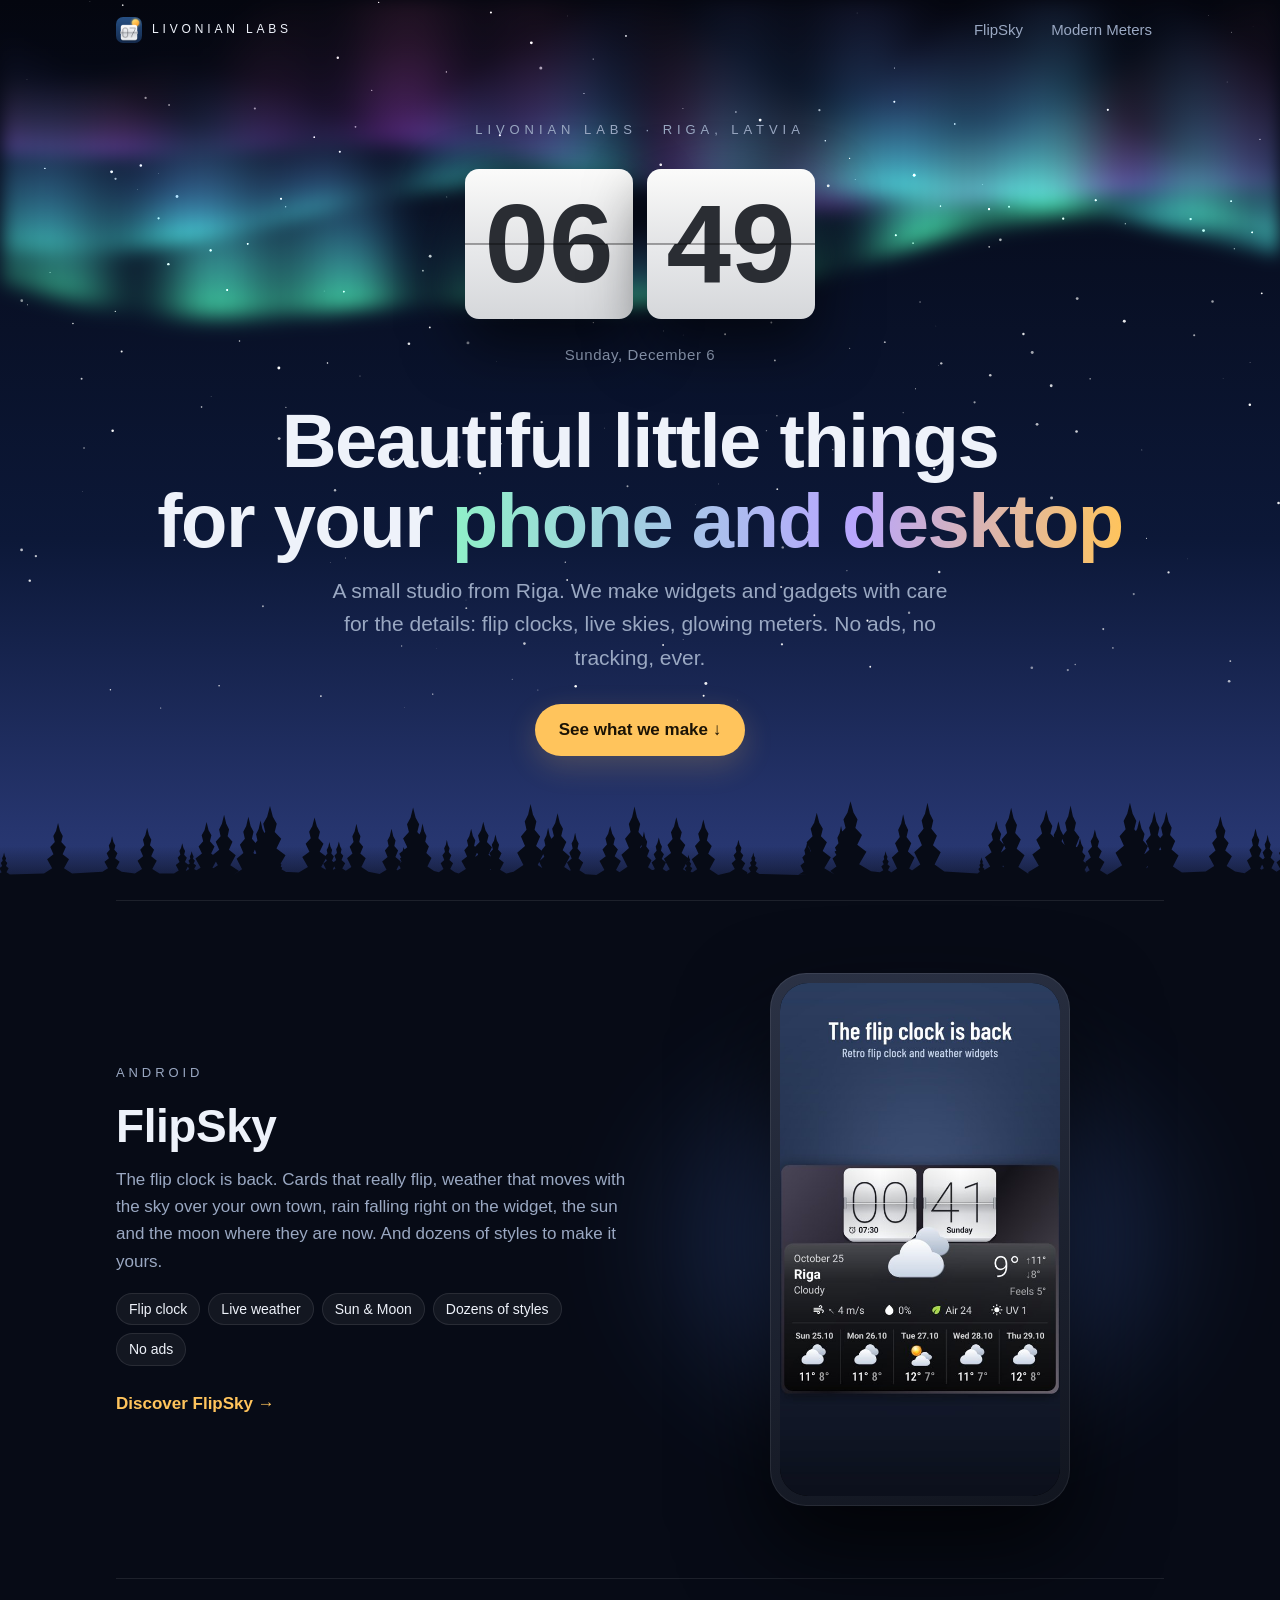
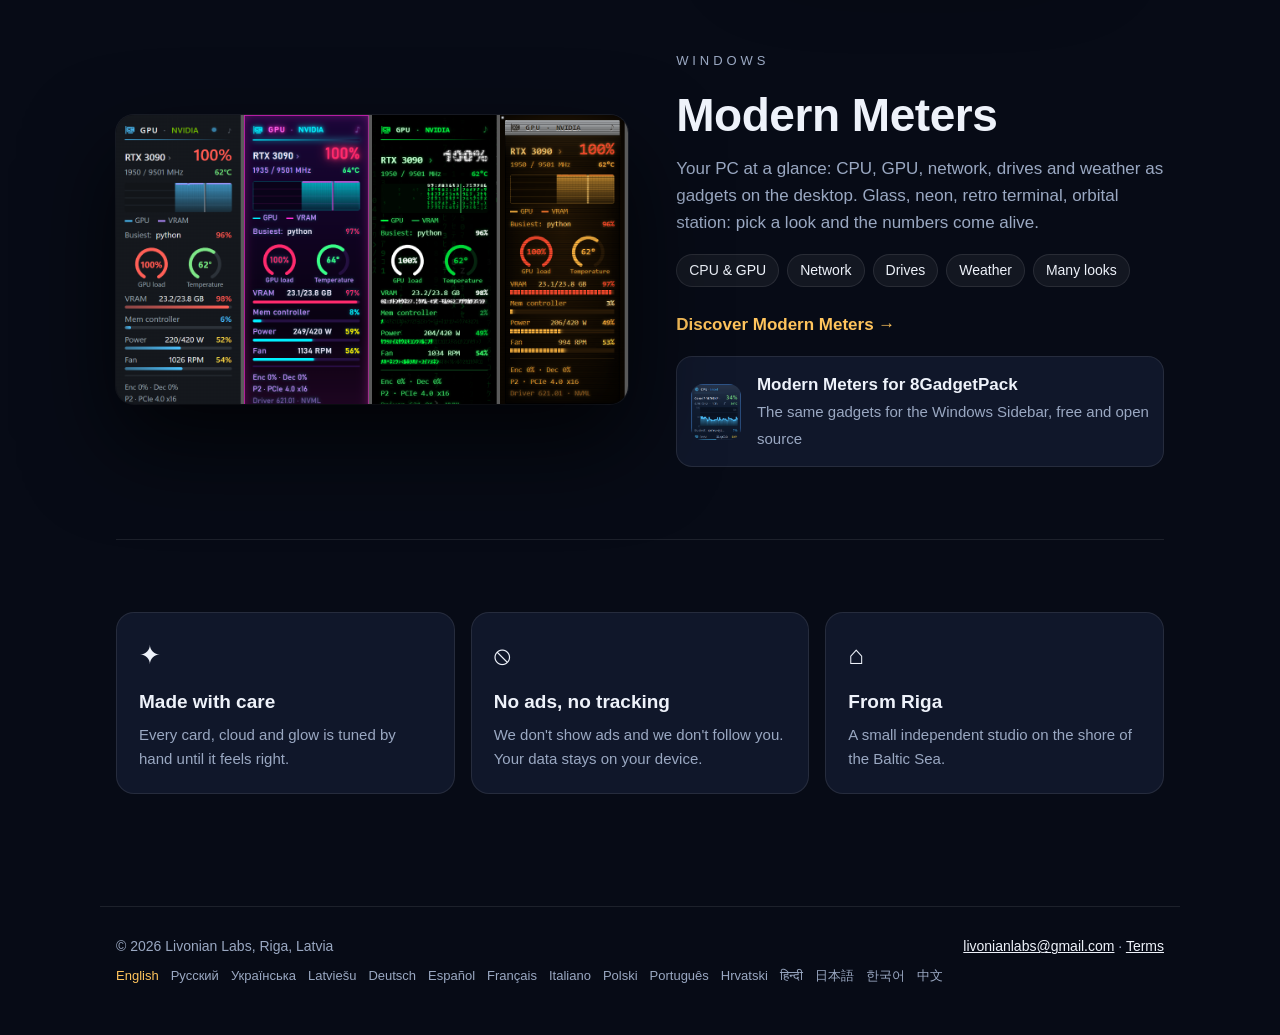
==== commit 0aefb7a6: "Polish on the home page; FlipSky in 15 languages" ====
--- a/index.html
+++ b/index.html
@@ -298,7 +298,7 @@
 
 
   /* The page in the visitor's language (the browser's, or the one picked at the foot), English otherwise. */
-  const T = {"ru": {"name": "Русский", "brand": "Livonian Labs · Рига, Латвия", "h1": "Красивые мелочи<br>для вашего <em>телефона и компьютера</em>", "lead": "Небольшая студия из Риги. Мы делаем виджеты и гаджеты с вниманием к деталям: перекидные часы, живое небо, светящиеся приборы. Без рекламы и слежки — никогда.", "cta": "Что мы делаем ↓", "fs": "Перекидные часы вернулись. Карточки, которые по-настоящему перелистываются, погода, которая движется вместе с небом над вашим городом, дождь прямо на виджете, Солнце и Луна там, где они сейчас. И десятки стилей, чтобы сделать его своим.", "fs1": "Перекидные часы", "fs2": "Живая погода", "fs3": "Солнце и Луна", "fs4": "Десятки стилей", "fs5": "Без рекламы", "fsmore": "Подробнее о FlipSky →", "mm": "Ваш компьютер одним взглядом: процессор, видеокарта, сеть, диски и погода — гаджетами на рабочем столе. Стекло, неон, ретро-терминал, орбитальная станция: выберите вид, и цифры оживут.", "mm2": "Сеть", "mm3": "Диски", "mm4": "Погода", "mm5": "Много стилей", "mmmore": "Подробнее о Modern Meters →", "mmold": "Те же гаджеты для боковой панели Windows, бесплатно и с открытым кодом", "v1": "Сделано с любовью", "v1t": "Каждая карточка, облако и свечение настроены вручную, пока не станут ощущаться правильно.", "v2": "Без рекламы и слежки", "v2t": "Мы не показываем рекламу и не следим за вами. Ваши данные остаются на вашем устройстве.", "v3": "Из Риги", "v3t": "Небольшая независимая студия на берегу Балтийского моря.", "copy": "© 2026 Livonian Labs, Рига, Латвия", "terms": "Условия"}, "uk": {"name": "Українська", "brand": "Livonian Labs · Рига, Латвія", "h1": "Гарні дрібниці<br>для вашого <em>телефона й комп’ютера</em>", "lead": "Невелика студія з Риги. Ми робимо віджети й гаджети з увагою до деталей: перекидні годинники, живе небо, світні прилади. Без реклами і стеження — ніколи.", "cta": "Що ми робимо ↓", "fs": "Перекидний годинник повернувся. Картки, що справді перегортаються, погода, що рухається разом із небом над вашим містом, дощ просто на віджеті, Сонце й Місяць там, де вони зараз. І десятки стилів, щоб зробити його своїм.", "fs1": "Перекидний годинник", "fs2": "Жива погода", "fs3": "Сонце й Місяць", "fs4": "Десятки стилів", "fs5": "Без реклами", "fsmore": "Докладніше про FlipSky →", "mm": "Ваш комп’ютер одним поглядом: процесор, відеокарта, мережа, диски й погода — гаджетами на робочому столі. Скло, неон, ретро-термінал, орбітальна станція: оберіть вигляд, і цифри оживуть.", "mm2": "Мережа", "mm3": "Диски", "mm4": "Погода", "mm5": "Багато стилів", "mmmore": "Докладніше про Modern Meters →", "mmold": "Ті самі гаджети для бічної панелі Windows, безкоштовно й з відкритим кодом", "v1": "Зроблено з любов’ю", "v1t": "Кожну картку, хмару й сяйво налаштовано вручну, доки вони не стануть саме такими, як треба.", "v2": "Без реклами і стеження", "v2t": "Ми не показуємо рекламу й не стежимо за вами. Ваші дані лишаються на вашому пристрої.", "v3": "З Риги", "v3t": "Невелика незалежна студія на березі Балтійського моря.", "copy": "© 2026 Livonian Labs, Рига, Латвія", "terms": "Умови"}, "lv": {"name": "Latviešu", "brand": "Livonian Labs · Rīga, Latvija", "h1": "Skaistas sīkas lietas<br>jūsu <em>telefonam un datoram</em>", "lead": "Neliela studija no Rīgas. Mēs veidojam logrīkus un sīkrīkus ar rūpību pret detaļām: pārslēdzamus pulksteņus, dzīvas debesis, mirdzošus mērinstrumentus. Bez reklāmām un izsekošanas — nekad.", "cta": "Ko mēs darām ↓", "fs": "Pārslēdzamais pulkstenis ir atpakaļ. Kartītes, kas tiešām pāršķiras, laikapstākļi, kas kustas līdz ar debesīm virs jūsu pilsētas, lietus tieši uz logrīka, Saule un Mēness tur, kur tie ir tagad. Un desmitiem stilu, lai padarītu to par savu.", "fs1": "Pārslēdzams pulkstenis", "fs2": "Dzīvi laikapstākļi", "fs3": "Saule un Mēness", "fs4": "Desmitiem stilu", "fs5": "Bez reklāmām", "fsmore": "Vairāk par FlipSky →", "mm": "Jūsu dators vienā skatienā: procesors, videokarte, tīkls, diski un laikapstākļi — sīkrīki darbvirsmā. Stikls, neons, retro terminālis, orbitālā stacija: izvēlieties izskatu, un skaitļi atdzīvojas.", "mm2": "Tīkls", "mm3": "Diski", "mm4": "Laikapstākļi", "mm5": "Daudz stilu", "mmmore": "Vairāk par Modern Meters →", "mmold": "Tie paši sīkrīki Windows sānjoslai, bez maksas un ar atvērtu kodu", "v1": "Darīts ar rūpību", "v1t": "Katra kartīte, mākonis un mirdzums noregulēts ar roku, līdz izjūta ir pareiza.", "v2": "Bez reklāmām un izsekošanas", "v2t": "Mēs nerādām reklāmas un jūs neizsekojam. Jūsu dati paliek jūsu ierīcē.", "v3": "No Rīgas", "v3t": "Neliela neatkarīga studija Baltijas jūras krastā.", "copy": "© 2026 Livonian Labs, Rīga, Latvija", "terms": "Noteikumi"}, "de": {"name": "Deutsch", "brand": "Livonian Labs · Riga, Lettland", "h1": "Schöne kleine Dinge<br>für dein <em>Telefon und deinen Desktop</em>", "lead": "Ein kleines Studio aus Riga. Wir bauen Widgets und Gadgets mit Liebe zum Detail: Klappuhren, lebendige Himmel, leuchtende Anzeigen. Keine Werbung, kein Tracking, niemals.", "cta": "Was wir machen ↓", "fs": "Die Klappuhr ist zurück. Karten, die wirklich klappen, Wetter, das mit dem Himmel über deiner Stadt zieht, Regen direkt auf dem Widget, Sonne und Mond dort, wo sie gerade stehen. Und Dutzende Stile, um sie zu deiner zu machen.", "fs1": "Klappuhr", "fs2": "Live-Wetter", "fs3": "Sonne & Mond", "fs4": "Dutzende Stile", "fs5": "Keine Werbung", "fsmore": "FlipSky entdecken →", "mm": "Dein PC auf einen Blick: CPU, GPU, Netzwerk, Laufwerke und Wetter als Gadgets auf dem Desktop. Glas, Neon, Retro-Terminal, Raumstation: wähle einen Look, und die Zahlen erwachen zum Leben.", "mm2": "Netzwerk", "mm3": "Laufwerke", "mm4": "Wetter", "mm5": "Viele Looks", "mmmore": "Modern Meters entdecken →", "mmold": "Dieselben Gadgets für die Windows-Sidebar, kostenlos und Open Source", "v1": "Mit Sorgfalt gemacht", "v1t": "Jede Karte, jede Wolke, jedes Leuchten ist von Hand abgestimmt, bis es sich richtig anfühlt.", "v2": "Keine Werbung, kein Tracking", "v2t": "Wir zeigen keine Werbung und verfolgen dich nicht. Deine Daten bleiben auf deinem Gerät.", "v3": "Aus Riga", "v3t": "Ein kleines unabhängiges Studio an der Ostsee.", "copy": "© 2026 Livonian Labs, Riga, Lettland", "terms": "Bedingungen"}, "es": {"name": "Español", "brand": "Livonian Labs · Riga, Letonia", "h1": "Pequeñas cosas bonitas<br>para tu <em>teléfono y tu escritorio</em>", "lead": "Un pequeño estudio de Riga. Hacemos widgets y gadgets cuidando cada detalle: relojes de tarjetas, cielos vivos, medidores que brillan. Sin anuncios ni rastreo, nunca.", "cta": "Lo que hacemos ↓", "fs": "Vuelve el reloj de tarjetas. Tarjetas que giran de verdad, un tiempo que se mueve con el cielo de tu ciudad, lluvia cayendo sobre el widget, el sol y la luna donde están ahora. Y decenas de estilos para hacerlo tuyo.", "fs1": "Reloj de tarjetas", "fs2": "Tiempo en vivo", "fs3": "Sol y Luna", "fs4": "Decenas de estilos", "fs5": "Sin anuncios", "fsmore": "Descubre FlipSky →", "mm": "Tu PC de un vistazo: CPU, GPU, red, discos y tiempo como gadgets en el escritorio. Cristal, neón, terminal retro, estación orbital: elige un aspecto y los números cobran vida.", "mm2": "Red", "mm3": "Discos", "mm4": "Tiempo", "mm5": "Muchos aspectos", "mmmore": "Descubre Modern Meters →", "mmold": "Los mismos gadgets para la barra lateral de Windows, gratis y de código abierto", "v1": "Hecho con cuidado", "v1t": "Cada tarjeta, nube y brillo se ajusta a mano hasta que se siente bien.", "v2": "Sin anuncios ni rastreo", "v2t": "No mostramos anuncios ni te seguimos. Tus datos se quedan en tu dispositivo.", "v3": "Desde Riga", "v3t": "Un pequeño estudio independiente a orillas del Báltico.", "copy": "© 2026 Livonian Labs, Riga, Letonia", "terms": "Condiciones"}, "fr": {"name": "Français", "brand": "Livonian Labs · Riga, Lettonie", "h1": "De belles petites choses<br>pour votre <em>téléphone et votre bureau</em>", "lead": "Un petit studio de Riga. Nous faisons des widgets et des gadgets soignés jusqu’au détail : horloges à palettes, ciels vivants, compteurs lumineux. Ni publicité ni pistage, jamais.", "cta": "Ce que nous faisons ↓", "fs": "L’horloge à palettes est de retour. Des palettes qui basculent vraiment, une météo qui bouge avec le ciel au-dessus de votre ville, la pluie qui tombe sur le widget, le soleil et la lune là où ils sont. Et des dizaines de styles pour en faire la vôtre.", "fs1": "Horloge à palettes", "fs2": "Météo en direct", "fs3": "Soleil et Lune", "fs4": "Des dizaines de styles", "fs5": "Sans publicité", "fsmore": "Découvrir FlipSky →", "mm": "Votre PC d’un coup d’œil : CPU, GPU, réseau, disques et météo en gadgets sur le bureau. Verre, néon, terminal rétro, station orbitale : choisissez un look et les chiffres s’animent.", "mm2": "Réseau", "mm3": "Disques", "mm4": "Météo", "mm5": "Nombreux looks", "mmmore": "Découvrir Modern Meters →", "mmold": "Les mêmes gadgets pour la barre latérale de Windows, gratuits et open source", "v1": "Fait avec soin", "v1t": "Chaque palette, nuage et lueur est réglé à la main jusqu’à ce que ce soit juste.", "v2": "Ni publicité ni pistage", "v2t": "Nous n’affichons pas de publicité et ne vous suivons pas. Vos données restent sur votre appareil.", "v3": "De Riga", "v3t": "Un petit studio indépendant au bord de la Baltique.", "copy": "© 2026 Livonian Labs, Riga, Lettonie", "terms": "Conditions"}, "it": {"name": "Italiano", "brand": "Livonian Labs · Riga, Lettonia", "h1": "Piccole cose belle<br>per il tuo <em>telefono e il tuo desktop</em>", "lead": "Un piccolo studio di Riga. Facciamo widget e gadget curati nei dettagli: orologi a palette, cieli vivi, strumenti luminosi. Niente pubblicità né tracciamento, mai.", "cta": "Cosa facciamo ↓", "fs": "L’orologio a palette è tornato. Palette che girano davvero, meteo che si muove con il cielo sopra la tua città, pioggia sul widget, sole e luna dove sono adesso. E decine di stili per farlo tuo.", "fs1": "Orologio a palette", "fs2": "Meteo dal vivo", "fs3": "Sole e Luna", "fs4": "Decine di stili", "fs5": "Senza pubblicità", "fsmore": "Scopri FlipSky →", "mm": "Il tuo PC a colpo d’occhio: CPU, GPU, rete, dischi e meteo come gadget sul desktop. Vetro, neon, terminale retrò, stazione orbitale: scegli un look e i numeri prendono vita.", "mm2": "Rete", "mm3": "Dischi", "mm4": "Meteo", "mm5": "Tanti look", "mmmore": "Scopri Modern Meters →", "mmold": "Gli stessi gadget per la barra laterale di Windows, gratis e open source", "v1": "Fatto con cura", "v1t": "Ogni paletta, nuvola e bagliore è regolato a mano finché non è giusto.", "v2": "Niente pubblicità né tracciamento", "v2t": "Non mostriamo pubblicità e non ti seguiamo. I tuoi dati restano sul tuo dispositivo.", "v3": "Da Riga", "v3t": "Un piccolo studio indipendente sulla riva del Baltico.", "copy": "© 2026 Livonian Labs, Riga, Lettonia", "terms": "Termini"}, "pt": {"name": "Português", "brand": "Livonian Labs · Riga, Letônia", "h1": "Pequenas coisas bonitas<br>para seu <em>celular e computador</em>", "lead": "Um pequeno estúdio de Riga. Fazemos widgets e gadgets com cuidado em cada detalhe: relógios de virar, céus vivos, medidores que brilham. Sem anúncios nem rastreamento, nunca.", "cta": "O que fazemos ↓", "fs": "O relógio de virar voltou. Cartões que viram de verdade, um tempo que se move com o céu da sua cidade, chuva caindo no widget, o sol e a lua onde estão agora. E dezenas de estilos para deixá-lo do seu jeito.", "fs1": "Relógio de virar", "fs2": "Tempo ao vivo", "fs3": "Sol e Lua", "fs4": "Dezenas de estilos", "fs5": "Sem anúncios", "fsmore": "Conheça o FlipSky →", "mm": "Seu PC num relance: CPU, GPU, rede, discos e tempo como gadgets na área de trabalho. Vidro, neon, terminal retrô, estação orbital: escolha um visual e os números ganham vida.", "mm2": "Rede", "mm3": "Discos", "mm4": "Tempo", "mm5": "Muitos visuais", "mmmore": "Conheça o Modern Meters →", "mmold": "Os mesmos gadgets para a barra lateral do Windows, grátis e de código aberto", "v1": "Feito com cuidado", "v1t": "Cada cartão, nuvem e brilho é ajustado à mão até parecer certo.", "v2": "Sem anúncios nem rastreamento", "v2t": "Não mostramos anúncios nem seguimos você. Seus dados ficam no seu aparelho.", "v3": "De Riga", "v3t": "Um pequeno estúdio independente à beira do Báltico.", "copy": "© 2026 Livonian Labs, Riga, Letônia", "terms": "Termos"}, "hr": {"name": "Hrvatski", "brand": "Livonian Labs · Riga, Latvija", "h1": "Lijepe sitnice<br>za tvoj <em>telefon i računalo</em>", "lead": "Mali studio iz Rige. Izrađujemo widgete i gadgete s pažnjom za detalje: flip satove, živo nebo, svjetleće mjerače. Bez reklama i praćenja, nikad.", "cta": "Što radimo ↓", "fs": "Flip sat se vratio. Kartice koje se stvarno okreću, vrijeme koje se kreće s nebom iznad tvog grada, kiša ravno na widgetu, Sunce i Mjesec ondje gdje su upravo sada. I deseci stilova da ga učiniš svojim.", "fs1": "Flip sat", "fs2": "Vrijeme uživo", "fs3": "Sunce i Mjesec", "fs4": "Deseci stilova", "fs5": "Bez reklama", "fsmore": "Više o FlipSkyju →", "mm": "Tvoje računalo na prvi pogled: procesor, grafička kartica, mreža, diskovi i vrijeme kao gadgeti na radnoj površini. Staklo, neon, retro terminal, orbitalna stanica: odaberi izgled i brojke ožive.", "mm2": "Mreža", "mm3": "Diskovi", "mm4": "Vrijeme", "mm5": "Mnogo izgleda", "mmmore": "Više o Modern Meters →", "mmold": "Isti gadgeti za bočnu traku Windowsa, besplatno i otvorenog koda", "v1": "Izrađeno s pažnjom", "v1t": "Svaka kartica, oblak i sjaj podešeni su ručno dok ne budu baš kako treba.", "v2": "Bez reklama i praćenja", "v2t": "Ne prikazujemo reklame i ne pratimo te. Tvoji podaci ostaju na tvom uređaju.", "v3": "Iz Rige", "v3t": "Mali neovisni studio na obali Baltika.", "copy": "© 2026 Livonian Labs, Riga, Latvija", "terms": "Uvjeti"}, "hi": {"name": "हिन्दी", "brand": "Livonian Labs · रीगा, लातविया", "h1": "आपके <em>फ़ोन और डेस्कटॉप</em> के लिए<br>छोटी सुंदर चीज़ें", "lead": "रीगा का एक छोटा स्टूडियो। हम बारीकियों का ध्यान रखते हुए विजेट और गैजेट बनाते हैं: फ्लिप घड़ियाँ, जीवंत आसमान, चमकते मीटर। कोई विज्ञापन नहीं, कोई ट्रैकिंग नहीं, कभी नहीं।", "cta": "हम क्या बनाते हैं ↓", "fs": "फ्लिप घड़ी लौट आई है। सच में पलटने वाले कार्ड, आपके शहर के आसमान के साथ चलता मौसम, विजेट पर गिरती बारिश, सूरज और चाँद वहीं जहाँ वे अभी हैं। और इसे अपना बनाने के लिए दर्जनों स्टाइल।", "fs1": "फ्लिप घड़ी", "fs2": "लाइव मौसम", "fs3": "सूरज और चाँद", "fs4": "दर्जनों स्टाइल", "fs5": "कोई विज्ञापन नहीं", "fsmore": "FlipSky देखें →", "mm": "आपका पीसी एक नज़र में: CPU, GPU, नेटवर्क, ड्राइव और मौसम डेस्कटॉप पर गैजेट के रूप में। काँच, नियॉन, रेट्रो टर्मिनल, कक्षीय स्टेशन: कोई रूप चुनें और अंक जीवंत हो उठते हैं।", "mm2": "नेटवर्क", "mm3": "ड्राइव", "mm4": "मौसम", "mm5": "कई रूप", "mmmore": "Modern Meters देखें →", "mmold": "Windows साइडबार के लिए वही गैजेट, मुफ़्त और ओपन सोर्स", "v1": "लगन से बनाया", "v1t": "हर कार्ड, बादल और चमक को हाथ से तब तक ठीक किया जाता है जब तक वह सही न लगे।", "v2": "कोई विज्ञापन या ट्रैकिंग नहीं", "v2t": "हम विज्ञापन नहीं दिखाते और आपका पीछा नहीं करते। आपका डेटा आपके डिवाइस पर रहता है।", "v3": "रीगा से", "v3t": "बाल्टिक सागर के किनारे एक छोटा स्वतंत्र स्टूडियो।", "copy": "© 2026 Livonian Labs, रीगा, लातविया", "terms": "शर्तें"}, "ja": {"name": "日本語", "brand": "Livonian Labs · ラトビア、リガ", "h1": "あなたの<em>スマホとデスクトップ</em>に<br>小さくて美しいものを", "lead": "リガの小さなスタジオです。細部にこだわってウィジェットとガジェットを作っています。フリップ時計、生きている空、光るメーター。広告も追跡も、一切ありません。", "cta": "私たちの作品 ↓", "fs": "フリップ時計が帰ってきました。本当にめくれるカード、あなたの街の空とともに動く天気、ウィジェットに降る雨、今いる場所の太陽と月。そして自分好みにできる数十のスタイル。", "fs1": "フリップ時計", "fs2": "リアルタイムの天気", "fs3": "太陽と月", "fs4": "数十のスタイル", "fs5": "広告なし", "fsmore": "FlipSky を見る →", "mm": "PCをひと目で：CPU、GPU、ネットワーク、ドライブ、天気をデスクトップのガジェットに。ガラス、ネオン、レトロ端末、宇宙ステーション。見た目を選べば数字が動き出します。", "mm2": "ネットワーク", "mm3": "ドライブ", "mm4": "天気", "mm5": "多彩な外観", "mmmore": "Modern Meters を見る →", "mmold": "Windows サイドバー用の同じガジェット、無料・オープンソース", "v1": "丁寧に作っています", "v1t": "カードも雲も光も、しっくりくるまで手で調整しています。", "v2": "広告も追跡もなし", "v2t": "広告は表示せず、あなたを追跡しません。データは端末の中に残ります。", "v3": "リガから", "v3t": "バルト海のほとりの小さな独立スタジオです。", "copy": "© 2026 Livonian Labs, ラトビア、リガ", "terms": "利用規約"}, "ko": {"name": "한국어", "brand": "Livonian Labs · 라트비아 리가", "h1": "당신의 <em>휴대폰과 데스크톱</em>을 위한<br>작고 아름다운 것들", "lead": "리가의 작은 스튜디오입니다. 세부까지 신경 써서 위젯과 가젯을 만듭니다. 플립 시계, 살아 있는 하늘, 빛나는 계기판. 광고도 추적도 절대 없습니다.", "cta": "우리가 만드는 것 ↓", "fs": "플립 시계가 돌아왔습니다. 진짜로 넘어가는 카드, 내 도시 하늘과 함께 움직이는 날씨, 위젯 위로 내리는 비, 지금 있는 자리의 해와 달. 그리고 나만의 것으로 만들 수십 가지 스타일.", "fs1": "플립 시계", "fs2": "실시간 날씨", "fs3": "해와 달", "fs4": "수십 가지 스타일", "fs5": "광고 없음", "fsmore": "FlipSky 보기 →", "mm": "PC를 한눈에: CPU, GPU, 네트워크, 드라이브, 날씨를 데스크톱 가젯으로. 유리, 네온, 레트로 터미널, 궤도 정거장. 모습을 고르면 숫자가 살아납니다.", "mm2": "네트워크", "mm3": "드라이브", "mm4": "날씨", "mm5": "다양한 모습", "mmmore": "Modern Meters 보기 →", "mmold": "Windows 사이드바용 같은 가젯, 무료이자 오픈 소스", "v1": "정성껏 만듭니다", "v1t": "모든 카드, 구름, 빛을 딱 맞다고 느낄 때까지 손으로 다듬습니다.", "v2": "광고도 추적도 없음", "v2t": "광고를 보여 주지 않고 당신을 추적하지 않습니다. 데이터는 기기에 남습니다.", "v3": "리가에서", "v3t": "발트해 기슭의 작은 독립 스튜디오입니다.", "copy": "© 2026 Livonian Labs, 라트비아 리가", "terms": "이용 약관"}, "zh": {"name": "中文", "brand": "Livonian Labs · 拉脱维亚 里加", "h1": "为你的<em>手机和桌面</em><br>带来美好的小物件", "lead": "来自里加的小工作室。我们用心打磨每个细节，制作小部件和小工具：翻页时钟、鲜活的天空、发光的仪表。没有广告，没有追踪，永远如此。", "cta": "我们的作品 ↓", "fs": "翻页时钟回来了。真正会翻动的卡片，随你城市上空变化的天气，落在小部件上的雨，此刻所在位置的太阳和月亮。还有数十种风格，让它成为你的专属。", "fs1": "翻页时钟", "fs2": "实时天气", "fs3": "太阳与月亮", "fs4": "数十种风格", "fs5": "无广告", "fsmore": "了解 FlipSky →", "mm": "一眼看清你的电脑：CPU、GPU、网络、磁盘和天气，都是桌面小工具。玻璃、霓虹、复古终端、轨道空间站：选一种外观，数字就活起来。", "mm2": "网络", "mm3": "磁盘", "mm4": "天气", "mm5": "多种外观", "mmmore": "了解 Modern Meters →", "mmold": "同样的小工具，用于 Windows 边栏，免费开源", "v1": "用心打造", "v1t": "每张卡片、每朵云、每道光都经过手工调校，直到恰到好处。", "v2": "无广告，无追踪", "v2t": "我们不展示广告，也不追踪你。你的数据留在你的设备上。", "v3": "来自里加", "v3t": "波罗的海岸边的一家小型独立工作室。", "copy": "© 2026 Livonian Labs, 拉脱维亚 里加", "terms": "条款"}};
+  const T = {"ru": {"name": "Русский", "brand": "Livonian Labs · Рига, Латвия", "h1": "Красивые мелочи<br>для вашего <em>телефона и компьютера</em>", "lead": "Небольшая студия из Риги. Мы делаем виджеты и гаджеты с вниманием к деталям: перекидные часы, живое небо, светящиеся приборы. Без рекламы и слежки — никогда.", "cta": "Что мы делаем ↓", "fs": "Перекидные часы вернулись. Карточки, которые по-настоящему перелистываются, погода, которая движется вместе с небом над вашим городом, дождь прямо на виджете, Солнце и Луна там, где они сейчас. И десятки стилей, чтобы сделать его своим.", "fs1": "Перекидные часы", "fs2": "Живая погода", "fs3": "Солнце и Луна", "fs4": "Десятки стилей", "fs5": "Без рекламы", "fsmore": "Подробнее о FlipSky →", "mm": "Ваш компьютер одним взглядом: процессор, видеокарта, сеть, диски и погода — гаджетами на рабочем столе. Стекло, неон, ретро-терминал, орбитальная станция: выберите вид, и цифры оживут.", "mm2": "Сеть", "mm3": "Диски", "mm4": "Погода", "mm5": "Много стилей", "mmmore": "Подробнее о Modern Meters →", "mmold": "Те же гаджеты для боковой панели Windows, бесплатно и с открытым кодом", "v1": "Сделано с любовью", "v1t": "Каждая карточка, облако и свечение настроены вручную, пока не станут ощущаться правильно.", "v2": "Без рекламы и слежки", "v2t": "Мы не показываем рекламу и не следим за вами. Ваши данные остаются на вашем устройстве.", "v3": "Из Риги", "v3t": "Небольшая независимая студия на берегу Балтийского моря.", "copy": "© 2026 Livonian Labs, Рига, Латвия", "terms": "Условия"}, "uk": {"name": "Українська", "brand": "Livonian Labs · Рига, Латвія", "h1": "Гарні дрібниці<br>для вашого <em>телефона й комп’ютера</em>", "lead": "Невелика студія з Риги. Ми робимо віджети й гаджети з увагою до деталей: перекидні годинники, живе небо, світні прилади. Без реклами і стеження — ніколи.", "cta": "Що ми робимо ↓", "fs": "Перекидний годинник повернувся. Картки, що справді перегортаються, погода, що рухається разом із небом над вашим містом, дощ просто на віджеті, Сонце й Місяць там, де вони зараз. І десятки стилів, щоб зробити його своїм.", "fs1": "Перекидний годинник", "fs2": "Жива погода", "fs3": "Сонце й Місяць", "fs4": "Десятки стилів", "fs5": "Без реклами", "fsmore": "Докладніше про FlipSky →", "mm": "Ваш комп’ютер одним поглядом: процесор, відеокарта, мережа, диски й погода — гаджетами на робочому столі. Скло, неон, ретро-термінал, орбітальна станція: оберіть вигляд, і цифри оживуть.", "mm2": "Мережа", "mm3": "Диски", "mm4": "Погода", "mm5": "Багато стилів", "mmmore": "Докладніше про Modern Meters →", "mmold": "Ті самі гаджети для бічної панелі Windows, безкоштовно й з відкритим кодом", "v1": "Зроблено з любов’ю", "v1t": "Кожну картку, хмару й сяйво налаштовано вручну, доки вони не стануть саме такими, як треба.", "v2": "Без реклами і стеження", "v2t": "Ми не показуємо рекламу й не стежимо за вами. Ваші дані лишаються на вашому пристрої.", "v3": "З Риги", "v3t": "Невелика незалежна студія на березі Балтійського моря.", "copy": "© 2026 Livonian Labs, Рига, Латвія", "terms": "Умови"}, "lv": {"name": "Latviešu", "brand": "Livonian Labs · Rīga, Latvija", "h1": "Skaistas sīkas lietas<br>jūsu <em>telefonam un datoram</em>", "lead": "Neliela studija no Rīgas. Mēs veidojam logrīkus un sīkrīkus ar rūpību pret detaļām: pārslēdzamus pulksteņus, dzīvas debesis, mirdzošus mērinstrumentus. Bez reklāmām un izsekošanas — nekad.", "cta": "Ko mēs darām ↓", "fs": "Pārslēdzamais pulkstenis ir atpakaļ. Kartītes, kas tiešām pāršķiras, laikapstākļi, kas kustas līdz ar debesīm virs jūsu pilsētas, lietus tieši uz logrīka, Saule un Mēness tur, kur tie ir tagad. Un desmitiem stilu, lai padarītu to par savu.", "fs1": "Pārslēdzams pulkstenis", "fs2": "Dzīvi laikapstākļi", "fs3": "Saule un Mēness", "fs4": "Desmitiem stilu", "fs5": "Bez reklāmām", "fsmore": "Vairāk par FlipSky →", "mm": "Jūsu dators vienā skatienā: procesors, videokarte, tīkls, diski un laikapstākļi — sīkrīki darbvirsmā. Stikls, neons, retro terminālis, orbitālā stacija: izvēlieties izskatu, un skaitļi atdzīvojas.", "mm2": "Tīkls", "mm3": "Diski", "mm4": "Laikapstākļi", "mm5": "Daudz stilu", "mmmore": "Vairāk par Modern Meters →", "mmold": "Tie paši sīkrīki Windows sānjoslai, bez maksas un ar atvērtu kodu", "v1": "Darīts ar rūpību", "v1t": "Katra kartīte, mākonis un mirdzums noregulēts ar roku, līdz izjūta ir pareiza.", "v2": "Bez reklāmām un izsekošanas", "v2t": "Mēs nerādām reklāmas un jūs neizsekojam. Jūsu dati paliek jūsu ierīcē.", "v3": "No Rīgas", "v3t": "Neliela neatkarīga studija Baltijas jūras krastā.", "copy": "© 2026 Livonian Labs, Rīga, Latvija", "terms": "Noteikumi"}, "de": {"name": "Deutsch", "brand": "Livonian Labs · Riga, Lettland", "h1": "Schöne kleine Dinge<br>für dein <em>Telefon und deinen Desktop</em>", "lead": "Ein kleines Studio aus Riga. Wir bauen Widgets und Gadgets mit Liebe zum Detail: Klappuhren, lebendige Himmel, leuchtende Anzeigen. Keine Werbung, kein Tracking, niemals.", "cta": "Was wir machen ↓", "fs": "Die Klappuhr ist zurück. Karten, die wirklich klappen, Wetter, das mit dem Himmel über deiner Stadt zieht, Regen direkt auf dem Widget, Sonne und Mond dort, wo sie gerade stehen. Und Dutzende Stile, um sie zu deiner zu machen.", "fs1": "Klappuhr", "fs2": "Live-Wetter", "fs3": "Sonne & Mond", "fs4": "Dutzende Stile", "fs5": "Keine Werbung", "fsmore": "FlipSky entdecken →", "mm": "Dein PC auf einen Blick: CPU, GPU, Netzwerk, Laufwerke und Wetter als Gadgets auf dem Desktop. Glas, Neon, Retro-Terminal, Raumstation: wähle einen Look, und die Zahlen erwachen zum Leben.", "mm2": "Netzwerk", "mm3": "Laufwerke", "mm4": "Wetter", "mm5": "Viele Looks", "mmmore": "Modern Meters entdecken →", "mmold": "Dieselben Gadgets für die Windows-Sidebar, kostenlos und Open Source", "v1": "Mit Sorgfalt gemacht", "v1t": "Jede Karte, jede Wolke, jedes Leuchten ist von Hand abgestimmt, bis es sich richtig anfühlt.", "v2": "Keine Werbung, kein Tracking", "v2t": "Wir zeigen keine Werbung und verfolgen dich nicht. Deine Daten bleiben auf deinem Gerät.", "v3": "Aus Riga", "v3t": "Ein kleines unabhängiges Studio an der Ostsee.", "copy": "© 2026 Livonian Labs, Riga, Lettland", "terms": "Bedingungen"}, "es": {"name": "Español", "brand": "Livonian Labs · Riga, Letonia", "h1": "Pequeñas cosas bonitas<br>para tu <em>teléfono y tu escritorio</em>", "lead": "Un pequeño estudio de Riga. Hacemos widgets y gadgets cuidando cada detalle: relojes de tarjetas, cielos vivos, medidores que brillan. Sin anuncios ni rastreo, nunca.", "cta": "Lo que hacemos ↓", "fs": "Vuelve el reloj de tarjetas. Tarjetas que giran de verdad, un tiempo que se mueve con el cielo de tu ciudad, lluvia cayendo sobre el widget, el sol y la luna donde están ahora. Y decenas de estilos para hacerlo tuyo.", "fs1": "Reloj de tarjetas", "fs2": "Tiempo en vivo", "fs3": "Sol y Luna", "fs4": "Decenas de estilos", "fs5": "Sin anuncios", "fsmore": "Descubre FlipSky →", "mm": "Tu PC de un vistazo: CPU, GPU, red, discos y tiempo como gadgets en el escritorio. Cristal, neón, terminal retro, estación orbital: elige un aspecto y los números cobran vida.", "mm2": "Red", "mm3": "Discos", "mm4": "Tiempo", "mm5": "Muchos aspectos", "mmmore": "Descubre Modern Meters →", "mmold": "Los mismos gadgets para la barra lateral de Windows, gratis y de código abierto", "v1": "Hecho con cuidado", "v1t": "Cada tarjeta, nube y brillo se ajusta a mano hasta que se siente bien.", "v2": "Sin anuncios ni rastreo", "v2t": "No mostramos anuncios ni te seguimos. Tus datos se quedan en tu dispositivo.", "v3": "Desde Riga", "v3t": "Un pequeño estudio independiente a orillas del Báltico.", "copy": "© 2026 Livonian Labs, Riga, Letonia", "terms": "Condiciones"}, "fr": {"name": "Français", "brand": "Livonian Labs · Riga, Lettonie", "h1": "De belles petites choses<br>pour votre <em>téléphone et votre bureau</em>", "lead": "Un petit studio de Riga. Nous faisons des widgets et des gadgets soignés jusqu’au détail : horloges à palettes, ciels vivants, compteurs lumineux. Ni publicité ni pistage, jamais.", "cta": "Ce que nous faisons ↓", "fs": "L’horloge à palettes est de retour. Des palettes qui basculent vraiment, une météo qui bouge avec le ciel au-dessus de votre ville, la pluie qui tombe sur le widget, le soleil et la lune là où ils sont. Et des dizaines de styles pour en faire la vôtre.", "fs1": "Horloge à palettes", "fs2": "Météo en direct", "fs3": "Soleil et Lune", "fs4": "Des dizaines de styles", "fs5": "Sans publicité", "fsmore": "Découvrir FlipSky →", "mm": "Votre PC d’un coup d’œil : CPU, GPU, réseau, disques et météo en gadgets sur le bureau. Verre, néon, terminal rétro, station orbitale : choisissez un look et les chiffres s’animent.", "mm2": "Réseau", "mm3": "Disques", "mm4": "Météo", "mm5": "Nombreux looks", "mmmore": "Découvrir Modern Meters →", "mmold": "Les mêmes gadgets pour la barre latérale de Windows, gratuits et open source", "v1": "Fait avec soin", "v1t": "Chaque palette, nuage et lueur est réglé à la main jusqu’à ce que ce soit juste.", "v2": "Ni publicité ni pistage", "v2t": "Nous n’affichons pas de publicité et ne vous suivons pas. Vos données restent sur votre appareil.", "v3": "De Riga", "v3t": "Un petit studio indépendant au bord de la Baltique.", "copy": "© 2026 Livonian Labs, Riga, Lettonie", "terms": "Conditions"}, "it": {"name": "Italiano", "brand": "Livonian Labs · Riga, Lettonia", "h1": "Piccole cose belle<br>per il tuo <em>telefono e il tuo desktop</em>", "lead": "Un piccolo studio di Riga. Facciamo widget e gadget curati nei dettagli: orologi a palette, cieli vivi, strumenti luminosi. Niente pubblicità né tracciamento, mai.", "cta": "Cosa facciamo ↓", "fs": "L’orologio a palette è tornato. Palette che girano davvero, meteo che si muove con il cielo sopra la tua città, pioggia sul widget, sole e luna dove sono adesso. E decine di stili per farlo tuo.", "fs1": "Orologio a palette", "fs2": "Meteo dal vivo", "fs3": "Sole e Luna", "fs4": "Decine di stili", "fs5": "Senza pubblicità", "fsmore": "Scopri FlipSky →", "mm": "Il tuo PC a colpo d’occhio: CPU, GPU, rete, dischi e meteo come gadget sul desktop. Vetro, neon, terminale retrò, stazione orbitale: scegli un look e i numeri prendono vita.", "mm2": "Rete", "mm3": "Dischi", "mm4": "Meteo", "mm5": "Tanti look", "mmmore": "Scopri Modern Meters →", "mmold": "Gli stessi gadget per la barra laterale di Windows, gratis e open source", "v1": "Fatto con cura", "v1t": "Ogni paletta, nuvola e bagliore è regolato a mano finché non è giusto.", "v2": "Niente pubblicità né tracciamento", "v2t": "Non mostriamo pubblicità e non ti seguiamo. I tuoi dati restano sul tuo dispositivo.", "v3": "Da Riga", "v3t": "Un piccolo studio indipendente sulla riva del Baltico.", "copy": "© 2026 Livonian Labs, Riga, Lettonia", "terms": "Termini"}, "pl": {"name": "Polski", "brand": "Livonian Labs · Ryga, Łotwa", "h1": "Piękne drobiazgi<br>na twój <em>telefon i komputer</em>", "lead": "Małe studio z Rygi. Tworzymy widżety i gadżety z dbałością o szczegóły: zegary z klapkami, żywe niebo, świecące wskaźniki. Bez reklam i śledzenia, nigdy.", "cta": "Co robimy ↓", "fs": "Zegar z klapkami wrócił. Karty, które naprawdę się przewracają, pogoda, która porusza się razem z niebem nad twoim miastem, deszcz prosto na widżecie, Słońce i Księżyc tam, gdzie są teraz. I dziesiątki stylów, żeby był naprawdę twój.", "fs1": "Zegar z klapkami", "fs2": "Pogoda na żywo", "fs3": "Słońce i Księżyc", "fs4": "Dziesiątki stylów", "fs5": "Bez reklam", "fsmore": "Więcej o FlipSky →", "mm": "Twój komputer w jednym spojrzeniu: procesor, karta graficzna, sieć, dyski i pogoda jako gadżety na pulpicie. Szkło, neon, retro terminal, stacja orbitalna: wybierz wygląd, a liczby ożyją.", "mm2": "Sieć", "mm3": "Dyski", "mm4": "Pogoda", "mm5": "Wiele wyglądów", "mmmore": "Więcej o Modern Meters →", "mmold": "Te same gadżety do paska bocznego Windows, za darmo i z otwartym kodem", "v1": "Zrobione z dbałością", "v1t": "Każda karta, chmura i blask są dopracowane ręcznie, aż będą w sam raz.", "v2": "Bez reklam i śledzenia", "v2t": "Nie wyświetlamy reklam i nie śledzimy cię. Twoje dane zostają na twoim urządzeniu.", "v3": "Z Rygi", "v3t": "Małe niezależne studio nad Bałtykiem.", "copy": "© 2026 Livonian Labs, Ryga, Łotwa", "terms": "Warunki"}, "pt": {"name": "Português", "brand": "Livonian Labs · Riga, Letônia", "h1": "Pequenas coisas bonitas<br>para seu <em>celular e computador</em>", "lead": "Um pequeno estúdio de Riga. Fazemos widgets e gadgets com cuidado em cada detalhe: relógios de virar, céus vivos, medidores que brilham. Sem anúncios nem rastreamento, nunca.", "cta": "O que fazemos ↓", "fs": "O relógio de virar voltou. Cartões que viram de verdade, um tempo que se move com o céu da sua cidade, chuva caindo no widget, o sol e a lua onde estão agora. E dezenas de estilos para deixá-lo do seu jeito.", "fs1": "Relógio de virar", "fs2": "Tempo ao vivo", "fs3": "Sol e Lua", "fs4": "Dezenas de estilos", "fs5": "Sem anúncios", "fsmore": "Conheça o FlipSky →", "mm": "Seu PC num relance: CPU, GPU, rede, discos e tempo como gadgets na área de trabalho. Vidro, neon, terminal retrô, estação orbital: escolha um visual e os números ganham vida.", "mm2": "Rede", "mm3": "Discos", "mm4": "Tempo", "mm5": "Muitos visuais", "mmmore": "Conheça o Modern Meters →", "mmold": "Os mesmos gadgets para a barra lateral do Windows, grátis e de código aberto", "v1": "Feito com cuidado", "v1t": "Cada cartão, nuvem e brilho é ajustado à mão até parecer certo.", "v2": "Sem anúncios nem rastreamento", "v2t": "Não mostramos anúncios nem seguimos você. Seus dados ficam no seu aparelho.", "v3": "De Riga", "v3t": "Um pequeno estúdio independente à beira do Báltico.", "copy": "© 2026 Livonian Labs, Riga, Letônia", "terms": "Termos"}, "hr": {"name": "Hrvatski", "brand": "Livonian Labs · Riga, Latvija", "h1": "Lijepe sitnice<br>za tvoj <em>telefon i računalo</em>", "lead": "Mali studio iz Rige. Izrađujemo widgete i gadgete s pažnjom za detalje: flip satove, živo nebo, svjetleće mjerače. Bez reklama i praćenja, nikad.", "cta": "Što radimo ↓", "fs": "Flip sat se vratio. Kartice koje se stvarno okreću, vrijeme koje se kreće s nebom iznad tvog grada, kiša ravno na widgetu, Sunce i Mjesec ondje gdje su upravo sada. I deseci stilova da ga učiniš svojim.", "fs1": "Flip sat", "fs2": "Vrijeme uživo", "fs3": "Sunce i Mjesec", "fs4": "Deseci stilova", "fs5": "Bez reklama", "fsmore": "Više o FlipSkyju →", "mm": "Tvoje računalo na prvi pogled: procesor, grafička kartica, mreža, diskovi i vrijeme kao gadgeti na radnoj površini. Staklo, neon, retro terminal, orbitalna stanica: odaberi izgled i brojke ožive.", "mm2": "Mreža", "mm3": "Diskovi", "mm4": "Vrijeme", "mm5": "Mnogo izgleda", "mmmore": "Više o Modern Meters →", "mmold": "Isti gadgeti za bočnu traku Windowsa, besplatno i otvorenog koda", "v1": "Izrađeno s pažnjom", "v1t": "Svaka kartica, oblak i sjaj podešeni su ručno dok ne budu baš kako treba.", "v2": "Bez reklama i praćenja", "v2t": "Ne prikazujemo reklame i ne pratimo te. Tvoji podaci ostaju na tvom uređaju.", "v3": "Iz Rige", "v3t": "Mali neovisni studio na obali Baltika.", "copy": "© 2026 Livonian Labs, Riga, Latvija", "terms": "Uvjeti"}, "hi": {"name": "हिन्दी", "brand": "Livonian Labs · रीगा, लातविया", "h1": "आपके <em>फ़ोन और डेस्कटॉप</em> के लिए<br>छोटी सुंदर चीज़ें", "lead": "रीगा का एक छोटा स्टूडियो। हम बारीकियों का ध्यान रखते हुए विजेट और गैजेट बनाते हैं: फ्लिप घड़ियाँ, जीवंत आसमान, चमकते मीटर। कोई विज्ञापन नहीं, कोई ट्रैकिंग नहीं, कभी नहीं।", "cta": "हम क्या बनाते हैं ↓", "fs": "फ्लिप घड़ी लौट आई है। सच में पलटने वाले कार्ड, आपके शहर के आसमान के साथ चलता मौसम, विजेट पर गिरती बारिश, सूरज और चाँद वहीं जहाँ वे अभी हैं। और इसे अपना बनाने के लिए दर्जनों स्टाइल।", "fs1": "फ्लिप घड़ी", "fs2": "लाइव मौसम", "fs3": "सूरज और चाँद", "fs4": "दर्जनों स्टाइल", "fs5": "कोई विज्ञापन नहीं", "fsmore": "FlipSky देखें →", "mm": "आपका पीसी एक नज़र में: CPU, GPU, नेटवर्क, ड्राइव और मौसम डेस्कटॉप पर गैजेट के रूप में। काँच, नियॉन, रेट्रो टर्मिनल, कक्षीय स्टेशन: कोई रूप चुनें और अंक जीवंत हो उठते हैं।", "mm2": "नेटवर्क", "mm3": "ड्राइव", "mm4": "मौसम", "mm5": "कई रूप", "mmmore": "Modern Meters देखें →", "mmold": "Windows साइडबार के लिए वही गैजेट, मुफ़्त और ओपन सोर्स", "v1": "लगन से बनाया", "v1t": "हर कार्ड, बादल और चमक को हाथ से तब तक ठीक किया जाता है जब तक वह सही न लगे।", "v2": "कोई विज्ञापन या ट्रैकिंग नहीं", "v2t": "हम विज्ञापन नहीं दिखाते और आपका पीछा नहीं करते। आपका डेटा आपके डिवाइस पर रहता है।", "v3": "रीगा से", "v3t": "बाल्टिक सागर के किनारे एक छोटा स्वतंत्र स्टूडियो।", "copy": "© 2026 Livonian Labs, रीगा, लातविया", "terms": "शर्तें"}, "ja": {"name": "日本語", "brand": "Livonian Labs · ラトビア、リガ", "h1": "あなたの<em>スマホとデスクトップ</em>に<br>小さくて美しいものを", "lead": "リガの小さなスタジオです。細部にこだわってウィジェットとガジェットを作っています。フリップ時計、生きている空、光るメーター。広告も追跡も、一切ありません。", "cta": "私たちの作品 ↓", "fs": "フリップ時計が帰ってきました。本当にめくれるカード、あなたの街の空とともに動く天気、ウィジェットに降る雨、今いる場所の太陽と月。そして自分好みにできる数十のスタイル。", "fs1": "フリップ時計", "fs2": "リアルタイムの天気", "fs3": "太陽と月", "fs4": "数十のスタイル", "fs5": "広告なし", "fsmore": "FlipSky を見る →", "mm": "PCをひと目で：CPU、GPU、ネットワーク、ドライブ、天気をデスクトップのガジェットに。ガラス、ネオン、レトロ端末、宇宙ステーション。見た目を選べば数字が動き出します。", "mm2": "ネットワーク", "mm3": "ドライブ", "mm4": "天気", "mm5": "多彩な外観", "mmmore": "Modern Meters を見る →", "mmold": "Windows サイドバー用の同じガジェット、無料・オープンソース", "v1": "丁寧に作っています", "v1t": "カードも雲も光も、しっくりくるまで手で調整しています。", "v2": "広告も追跡もなし", "v2t": "広告は表示せず、あなたを追跡しません。データは端末の中に残ります。", "v3": "リガから", "v3t": "バルト海のほとりの小さな独立スタジオです。", "copy": "© 2026 Livonian Labs, ラトビア、リガ", "terms": "利用規約"}, "ko": {"name": "한국어", "brand": "Livonian Labs · 라트비아 리가", "h1": "당신의 <em>휴대폰과 데스크톱</em>을 위한<br>작고 아름다운 것들", "lead": "리가의 작은 스튜디오입니다. 세부까지 신경 써서 위젯과 가젯을 만듭니다. 플립 시계, 살아 있는 하늘, 빛나는 계기판. 광고도 추적도 절대 없습니다.", "cta": "우리가 만드는 것 ↓", "fs": "플립 시계가 돌아왔습니다. 진짜로 넘어가는 카드, 내 도시 하늘과 함께 움직이는 날씨, 위젯 위로 내리는 비, 지금 있는 자리의 해와 달. 그리고 나만의 것으로 만들 수십 가지 스타일.", "fs1": "플립 시계", "fs2": "실시간 날씨", "fs3": "해와 달", "fs4": "수십 가지 스타일", "fs5": "광고 없음", "fsmore": "FlipSky 보기 →", "mm": "PC를 한눈에: CPU, GPU, 네트워크, 드라이브, 날씨를 데스크톱 가젯으로. 유리, 네온, 레트로 터미널, 궤도 정거장. 모습을 고르면 숫자가 살아납니다.", "mm2": "네트워크", "mm3": "드라이브", "mm4": "날씨", "mm5": "다양한 모습", "mmmore": "Modern Meters 보기 →", "mmold": "Windows 사이드바용 같은 가젯, 무료이자 오픈 소스", "v1": "정성껏 만듭니다", "v1t": "모든 카드, 구름, 빛을 딱 맞다고 느낄 때까지 손으로 다듬습니다.", "v2": "광고도 추적도 없음", "v2t": "광고를 보여 주지 않고 당신을 추적하지 않습니다. 데이터는 기기에 남습니다.", "v3": "리가에서", "v3t": "발트해 기슭의 작은 독립 스튜디오입니다.", "copy": "© 2026 Livonian Labs, 라트비아 리가", "terms": "이용 약관"}, "zh": {"name": "中文", "brand": "Livonian Labs · 拉脱维亚 里加", "h1": "为你的<em>手机和桌面</em><br>带来美好的小物件", "lead": "来自里加的小工作室。我们用心打磨每个细节，制作小部件和小工具：翻页时钟、鲜活的天空、发光的仪表。没有广告，没有追踪，永远如此。", "cta": "我们的作品 ↓", "fs": "翻页时钟回来了。真正会翻动的卡片，随你城市上空变化的天气，落在小部件上的雨，此刻所在位置的太阳和月亮。还有数十种风格，让它成为你的专属。", "fs1": "翻页时钟", "fs2": "实时天气", "fs3": "太阳与月亮", "fs4": "数十种风格", "fs5": "无广告", "fsmore": "了解 FlipSky →", "mm": "一眼看清你的电脑：CPU、GPU、网络、磁盘和天气，都是桌面小工具。玻璃、霓虹、复古终端、轨道空间站：选一种外观，数字就活起来。", "mm2": "网络", "mm3": "磁盘", "mm4": "天气", "mm5": "多种外观", "mmmore": "了解 Modern Meters →", "mmold": "同样的小工具，用于 Windows 边栏，免费开源", "v1": "用心打造", "v1t": "每张卡片、每朵云、每道光都经过手工调校，直到恰到好处。", "v2": "无广告，无追踪", "v2t": "我们不展示广告，也不追踪你。你的数据留在你的设备上。", "v3": "来自里加", "v3t": "波罗的海岸边的一家小型独立工作室。", "copy": "© 2026 Livonian Labs, 拉脱维亚 里加", "terms": "条款"}};
   const EN = {};
   document.querySelectorAll('[data-i]').forEach(el => EN[el.dataset.i] = el.innerHTML);
   const NAMES = Object.assign({ en: 'English' }, Object.fromEntries(Object.entries(T).map(([k, v]) => [k, v.name])));
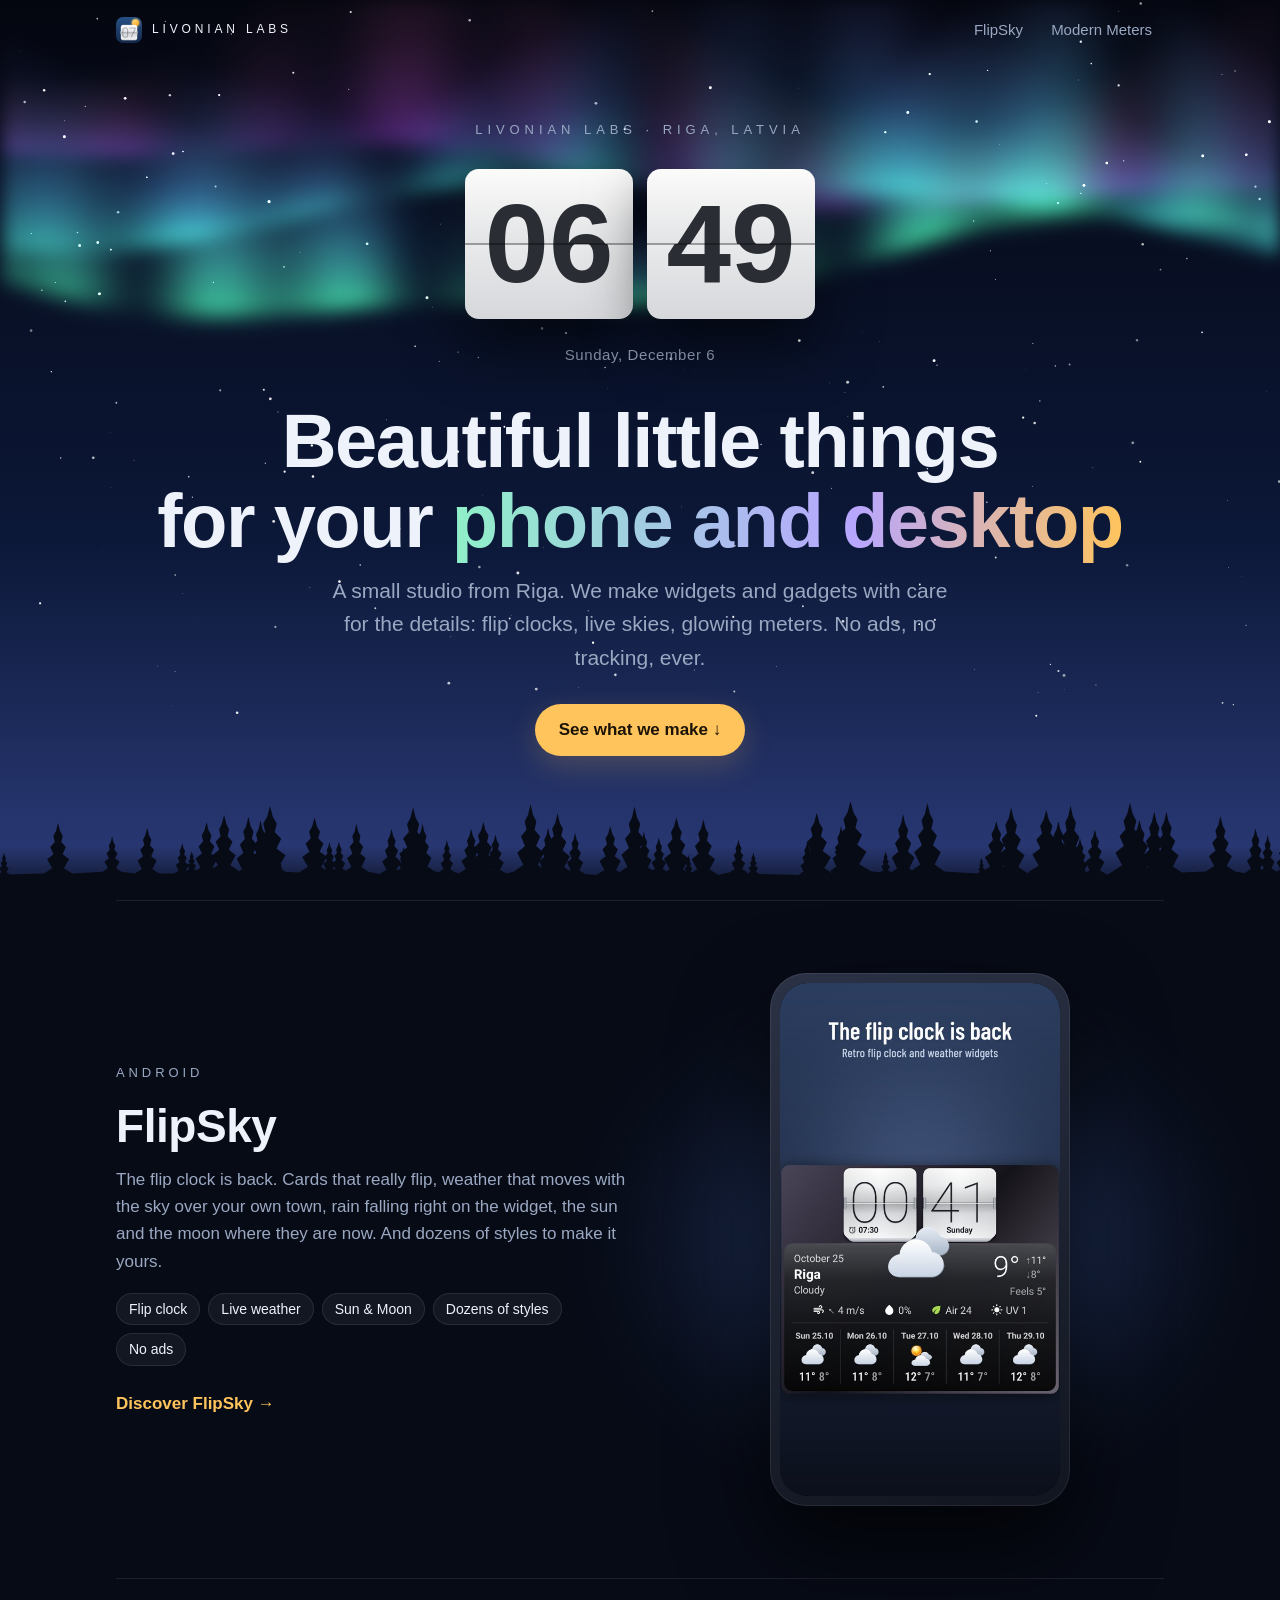
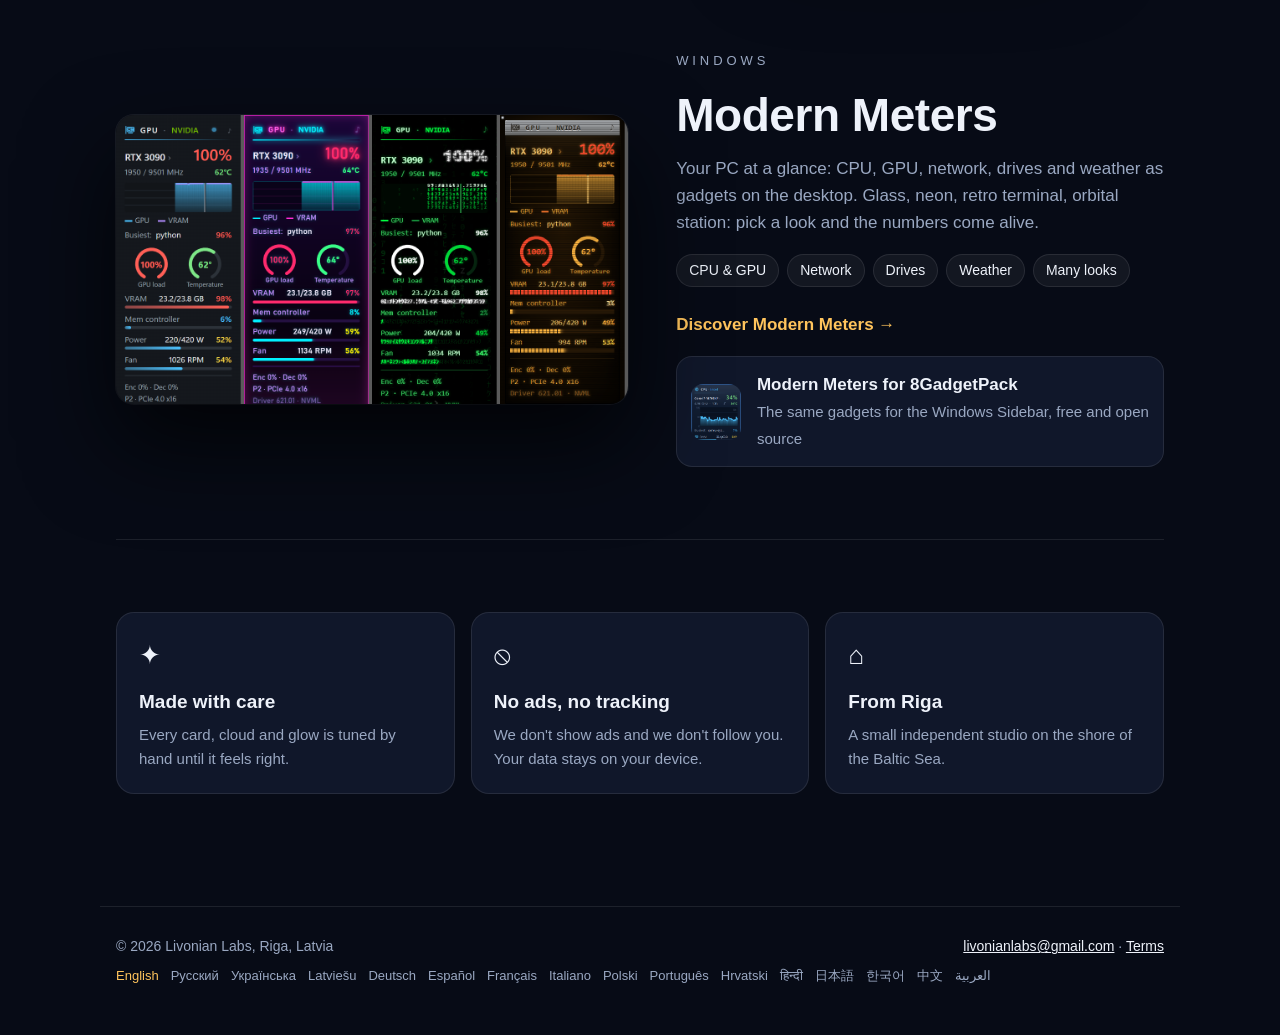
==== commit c06429f9: "Home page in Arabic (right to left; the clock stays left to right)" ====
--- a/index.html
+++ b/index.html
@@ -138,7 +138,7 @@
   </svg>
   <div>
     <p class="brand" data-i="brand">Livonian Labs · Riga, Latvia</p>
-    <div class="clock" aria-label="The time now">
+    <div class="clock" dir="ltr" aria-label="The time now">
       <div class="card" id="h"></div>
       <div class="card" id="m"></div>
     </div>
@@ -298,14 +298,14 @@
 
 
   /* The page in the visitor's language (the browser's, or the one picked at the foot), English otherwise. */
-  const T = {"ru": {"name": "Русский", "brand": "Livonian Labs · Рига, Латвия", "h1": "Красивые мелочи<br>для вашего <em>телефона и компьютера</em>", "lead": "Небольшая студия из Риги. Мы делаем виджеты и гаджеты с вниманием к деталям: перекидные часы, живое небо, светящиеся приборы. Без рекламы и слежки — никогда.", "cta": "Что мы делаем ↓", "fs": "Перекидные часы вернулись. Карточки, которые по-настоящему перелистываются, погода, которая движется вместе с небом над вашим городом, дождь прямо на виджете, Солнце и Луна там, где они сейчас. И десятки стилей, чтобы сделать его своим.", "fs1": "Перекидные часы", "fs2": "Живая погода", "fs3": "Солнце и Луна", "fs4": "Десятки стилей", "fs5": "Без рекламы", "fsmore": "Подробнее о FlipSky →", "mm": "Ваш компьютер одним взглядом: процессор, видеокарта, сеть, диски и погода — гаджетами на рабочем столе. Стекло, неон, ретро-терминал, орбитальная станция: выберите вид, и цифры оживут.", "mm2": "Сеть", "mm3": "Диски", "mm4": "Погода", "mm5": "Много стилей", "mmmore": "Подробнее о Modern Meters →", "mmold": "Те же гаджеты для боковой панели Windows, бесплатно и с открытым кодом", "v1": "Сделано с любовью", "v1t": "Каждая карточка, облако и свечение настроены вручную, пока не станут ощущаться правильно.", "v2": "Без рекламы и слежки", "v2t": "Мы не показываем рекламу и не следим за вами. Ваши данные остаются на вашем устройстве.", "v3": "Из Риги", "v3t": "Небольшая независимая студия на берегу Балтийского моря.", "copy": "© 2026 Livonian Labs, Рига, Латвия", "terms": "Условия"}, "uk": {"name": "Українська", "brand": "Livonian Labs · Рига, Латвія", "h1": "Гарні дрібниці<br>для вашого <em>телефона й комп’ютера</em>", "lead": "Невелика студія з Риги. Ми робимо віджети й гаджети з увагою до деталей: перекидні годинники, живе небо, світні прилади. Без реклами і стеження — ніколи.", "cta": "Що ми робимо ↓", "fs": "Перекидний годинник повернувся. Картки, що справді перегортаються, погода, що рухається разом із небом над вашим містом, дощ просто на віджеті, Сонце й Місяць там, де вони зараз. І десятки стилів, щоб зробити його своїм.", "fs1": "Перекидний годинник", "fs2": "Жива погода", "fs3": "Сонце й Місяць", "fs4": "Десятки стилів", "fs5": "Без реклами", "fsmore": "Докладніше про FlipSky →", "mm": "Ваш комп’ютер одним поглядом: процесор, відеокарта, мережа, диски й погода — гаджетами на робочому столі. Скло, неон, ретро-термінал, орбітальна станція: оберіть вигляд, і цифри оживуть.", "mm2": "Мережа", "mm3": "Диски", "mm4": "Погода", "mm5": "Багато стилів", "mmmore": "Докладніше про Modern Meters →", "mmold": "Ті самі гаджети для бічної панелі Windows, безкоштовно й з відкритим кодом", "v1": "Зроблено з любов’ю", "v1t": "Кожну картку, хмару й сяйво налаштовано вручну, доки вони не стануть саме такими, як треба.", "v2": "Без реклами і стеження", "v2t": "Ми не показуємо рекламу й не стежимо за вами. Ваші дані лишаються на вашому пристрої.", "v3": "З Риги", "v3t": "Невелика незалежна студія на березі Балтійського моря.", "copy": "© 2026 Livonian Labs, Рига, Латвія", "terms": "Умови"}, "lv": {"name": "Latviešu", "brand": "Livonian Labs · Rīga, Latvija", "h1": "Skaistas sīkas lietas<br>jūsu <em>telefonam un datoram</em>", "lead": "Neliela studija no Rīgas. Mēs veidojam logrīkus un sīkrīkus ar rūpību pret detaļām: pārslēdzamus pulksteņus, dzīvas debesis, mirdzošus mērinstrumentus. Bez reklāmām un izsekošanas — nekad.", "cta": "Ko mēs darām ↓", "fs": "Pārslēdzamais pulkstenis ir atpakaļ. Kartītes, kas tiešām pāršķiras, laikapstākļi, kas kustas līdz ar debesīm virs jūsu pilsētas, lietus tieši uz logrīka, Saule un Mēness tur, kur tie ir tagad. Un desmitiem stilu, lai padarītu to par savu.", "fs1": "Pārslēdzams pulkstenis", "fs2": "Dzīvi laikapstākļi", "fs3": "Saule un Mēness", "fs4": "Desmitiem stilu", "fs5": "Bez reklāmām", "fsmore": "Vairāk par FlipSky →", "mm": "Jūsu dators vienā skatienā: procesors, videokarte, tīkls, diski un laikapstākļi — sīkrīki darbvirsmā. Stikls, neons, retro terminālis, orbitālā stacija: izvēlieties izskatu, un skaitļi atdzīvojas.", "mm2": "Tīkls", "mm3": "Diski", "mm4": "Laikapstākļi", "mm5": "Daudz stilu", "mmmore": "Vairāk par Modern Meters →", "mmold": "Tie paši sīkrīki Windows sānjoslai, bez maksas un ar atvērtu kodu", "v1": "Darīts ar rūpību", "v1t": "Katra kartīte, mākonis un mirdzums noregulēts ar roku, līdz izjūta ir pareiza.", "v2": "Bez reklāmām un izsekošanas", "v2t": "Mēs nerādām reklāmas un jūs neizsekojam. Jūsu dati paliek jūsu ierīcē.", "v3": "No Rīgas", "v3t": "Neliela neatkarīga studija Baltijas jūras krastā.", "copy": "© 2026 Livonian Labs, Rīga, Latvija", "terms": "Noteikumi"}, "de": {"name": "Deutsch", "brand": "Livonian Labs · Riga, Lettland", "h1": "Schöne kleine Dinge<br>für dein <em>Telefon und deinen Desktop</em>", "lead": "Ein kleines Studio aus Riga. Wir bauen Widgets und Gadgets mit Liebe zum Detail: Klappuhren, lebendige Himmel, leuchtende Anzeigen. Keine Werbung, kein Tracking, niemals.", "cta": "Was wir machen ↓", "fs": "Die Klappuhr ist zurück. Karten, die wirklich klappen, Wetter, das mit dem Himmel über deiner Stadt zieht, Regen direkt auf dem Widget, Sonne und Mond dort, wo sie gerade stehen. Und Dutzende Stile, um sie zu deiner zu machen.", "fs1": "Klappuhr", "fs2": "Live-Wetter", "fs3": "Sonne & Mond", "fs4": "Dutzende Stile", "fs5": "Keine Werbung", "fsmore": "FlipSky entdecken →", "mm": "Dein PC auf einen Blick: CPU, GPU, Netzwerk, Laufwerke und Wetter als Gadgets auf dem Desktop. Glas, Neon, Retro-Terminal, Raumstation: wähle einen Look, und die Zahlen erwachen zum Leben.", "mm2": "Netzwerk", "mm3": "Laufwerke", "mm4": "Wetter", "mm5": "Viele Looks", "mmmore": "Modern Meters entdecken →", "mmold": "Dieselben Gadgets für die Windows-Sidebar, kostenlos und Open Source", "v1": "Mit Sorgfalt gemacht", "v1t": "Jede Karte, jede Wolke, jedes Leuchten ist von Hand abgestimmt, bis es sich richtig anfühlt.", "v2": "Keine Werbung, kein Tracking", "v2t": "Wir zeigen keine Werbung und verfolgen dich nicht. Deine Daten bleiben auf deinem Gerät.", "v3": "Aus Riga", "v3t": "Ein kleines unabhängiges Studio an der Ostsee.", "copy": "© 2026 Livonian Labs, Riga, Lettland", "terms": "Bedingungen"}, "es": {"name": "Español", "brand": "Livonian Labs · Riga, Letonia", "h1": "Pequeñas cosas bonitas<br>para tu <em>teléfono y tu escritorio</em>", "lead": "Un pequeño estudio de Riga. Hacemos widgets y gadgets cuidando cada detalle: relojes de tarjetas, cielos vivos, medidores que brillan. Sin anuncios ni rastreo, nunca.", "cta": "Lo que hacemos ↓", "fs": "Vuelve el reloj de tarjetas. Tarjetas que giran de verdad, un tiempo que se mueve con el cielo de tu ciudad, lluvia cayendo sobre el widget, el sol y la luna donde están ahora. Y decenas de estilos para hacerlo tuyo.", "fs1": "Reloj de tarjetas", "fs2": "Tiempo en vivo", "fs3": "Sol y Luna", "fs4": "Decenas de estilos", "fs5": "Sin anuncios", "fsmore": "Descubre FlipSky →", "mm": "Tu PC de un vistazo: CPU, GPU, red, discos y tiempo como gadgets en el escritorio. Cristal, neón, terminal retro, estación orbital: elige un aspecto y los números cobran vida.", "mm2": "Red", "mm3": "Discos", "mm4": "Tiempo", "mm5": "Muchos aspectos", "mmmore": "Descubre Modern Meters →", "mmold": "Los mismos gadgets para la barra lateral de Windows, gratis y de código abierto", "v1": "Hecho con cuidado", "v1t": "Cada tarjeta, nube y brillo se ajusta a mano hasta que se siente bien.", "v2": "Sin anuncios ni rastreo", "v2t": "No mostramos anuncios ni te seguimos. Tus datos se quedan en tu dispositivo.", "v3": "Desde Riga", "v3t": "Un pequeño estudio independiente a orillas del Báltico.", "copy": "© 2026 Livonian Labs, Riga, Letonia", "terms": "Condiciones"}, "fr": {"name": "Français", "brand": "Livonian Labs · Riga, Lettonie", "h1": "De belles petites choses<br>pour votre <em>téléphone et votre bureau</em>", "lead": "Un petit studio de Riga. Nous faisons des widgets et des gadgets soignés jusqu’au détail : horloges à palettes, ciels vivants, compteurs lumineux. Ni publicité ni pistage, jamais.", "cta": "Ce que nous faisons ↓", "fs": "L’horloge à palettes est de retour. Des palettes qui basculent vraiment, une météo qui bouge avec le ciel au-dessus de votre ville, la pluie qui tombe sur le widget, le soleil et la lune là où ils sont. Et des dizaines de styles pour en faire la vôtre.", "fs1": "Horloge à palettes", "fs2": "Météo en direct", "fs3": "Soleil et Lune", "fs4": "Des dizaines de styles", "fs5": "Sans publicité", "fsmore": "Découvrir FlipSky →", "mm": "Votre PC d’un coup d’œil : CPU, GPU, réseau, disques et météo en gadgets sur le bureau. Verre, néon, terminal rétro, station orbitale : choisissez un look et les chiffres s’animent.", "mm2": "Réseau", "mm3": "Disques", "mm4": "Météo", "mm5": "Nombreux looks", "mmmore": "Découvrir Modern Meters →", "mmold": "Les mêmes gadgets pour la barre latérale de Windows, gratuits et open source", "v1": "Fait avec soin", "v1t": "Chaque palette, nuage et lueur est réglé à la main jusqu’à ce que ce soit juste.", "v2": "Ni publicité ni pistage", "v2t": "Nous n’affichons pas de publicité et ne vous suivons pas. Vos données restent sur votre appareil.", "v3": "De Riga", "v3t": "Un petit studio indépendant au bord de la Baltique.", "copy": "© 2026 Livonian Labs, Riga, Lettonie", "terms": "Conditions"}, "it": {"name": "Italiano", "brand": "Livonian Labs · Riga, Lettonia", "h1": "Piccole cose belle<br>per il tuo <em>telefono e il tuo desktop</em>", "lead": "Un piccolo studio di Riga. Facciamo widget e gadget curati nei dettagli: orologi a palette, cieli vivi, strumenti luminosi. Niente pubblicità né tracciamento, mai.", "cta": "Cosa facciamo ↓", "fs": "L’orologio a palette è tornato. Palette che girano davvero, meteo che si muove con il cielo sopra la tua città, pioggia sul widget, sole e luna dove sono adesso. E decine di stili per farlo tuo.", "fs1": "Orologio a palette", "fs2": "Meteo dal vivo", "fs3": "Sole e Luna", "fs4": "Decine di stili", "fs5": "Senza pubblicità", "fsmore": "Scopri FlipSky →", "mm": "Il tuo PC a colpo d’occhio: CPU, GPU, rete, dischi e meteo come gadget sul desktop. Vetro, neon, terminale retrò, stazione orbitale: scegli un look e i numeri prendono vita.", "mm2": "Rete", "mm3": "Dischi", "mm4": "Meteo", "mm5": "Tanti look", "mmmore": "Scopri Modern Meters →", "mmold": "Gli stessi gadget per la barra laterale di Windows, gratis e open source", "v1": "Fatto con cura", "v1t": "Ogni paletta, nuvola e bagliore è regolato a mano finché non è giusto.", "v2": "Niente pubblicità né tracciamento", "v2t": "Non mostriamo pubblicità e non ti seguiamo. I tuoi dati restano sul tuo dispositivo.", "v3": "Da Riga", "v3t": "Un piccolo studio indipendente sulla riva del Baltico.", "copy": "© 2026 Livonian Labs, Riga, Lettonia", "terms": "Termini"}, "pl": {"name": "Polski", "brand": "Livonian Labs · Ryga, Łotwa", "h1": "Piękne drobiazgi<br>na twój <em>telefon i komputer</em>", "lead": "Małe studio z Rygi. Tworzymy widżety i gadżety z dbałością o szczegóły: zegary z klapkami, żywe niebo, świecące wskaźniki. Bez reklam i śledzenia, nigdy.", "cta": "Co robimy ↓", "fs": "Zegar z klapkami wrócił. Karty, które naprawdę się przewracają, pogoda, która porusza się razem z niebem nad twoim miastem, deszcz prosto na widżecie, Słońce i Księżyc tam, gdzie są teraz. I dziesiątki stylów, żeby był naprawdę twój.", "fs1": "Zegar z klapkami", "fs2": "Pogoda na żywo", "fs3": "Słońce i Księżyc", "fs4": "Dziesiątki stylów", "fs5": "Bez reklam", "fsmore": "Więcej o FlipSky →", "mm": "Twój komputer w jednym spojrzeniu: procesor, karta graficzna, sieć, dyski i pogoda jako gadżety na pulpicie. Szkło, neon, retro terminal, stacja orbitalna: wybierz wygląd, a liczby ożyją.", "mm2": "Sieć", "mm3": "Dyski", "mm4": "Pogoda", "mm5": "Wiele wyglądów", "mmmore": "Więcej o Modern Meters →", "mmold": "Te same gadżety do paska bocznego Windows, za darmo i z otwartym kodem", "v1": "Zrobione z dbałością", "v1t": "Każda karta, chmura i blask są dopracowane ręcznie, aż będą w sam raz.", "v2": "Bez reklam i śledzenia", "v2t": "Nie wyświetlamy reklam i nie śledzimy cię. Twoje dane zostają na twoim urządzeniu.", "v3": "Z Rygi", "v3t": "Małe niezależne studio nad Bałtykiem.", "copy": "© 2026 Livonian Labs, Ryga, Łotwa", "terms": "Warunki"}, "pt": {"name": "Português", "brand": "Livonian Labs · Riga, Letônia", "h1": "Pequenas coisas bonitas<br>para seu <em>celular e computador</em>", "lead": "Um pequeno estúdio de Riga. Fazemos widgets e gadgets com cuidado em cada detalhe: relógios de virar, céus vivos, medidores que brilham. Sem anúncios nem rastreamento, nunca.", "cta": "O que fazemos ↓", "fs": "O relógio de virar voltou. Cartões que viram de verdade, um tempo que se move com o céu da sua cidade, chuva caindo no widget, o sol e a lua onde estão agora. E dezenas de estilos para deixá-lo do seu jeito.", "fs1": "Relógio de virar", "fs2": "Tempo ao vivo", "fs3": "Sol e Lua", "fs4": "Dezenas de estilos", "fs5": "Sem anúncios", "fsmore": "Conheça o FlipSky →", "mm": "Seu PC num relance: CPU, GPU, rede, discos e tempo como gadgets na área de trabalho. Vidro, neon, terminal retrô, estação orbital: escolha um visual e os números ganham vida.", "mm2": "Rede", "mm3": "Discos", "mm4": "Tempo", "mm5": "Muitos visuais", "mmmore": "Conheça o Modern Meters →", "mmold": "Os mesmos gadgets para a barra lateral do Windows, grátis e de código aberto", "v1": "Feito com cuidado", "v1t": "Cada cartão, nuvem e brilho é ajustado à mão até parecer certo.", "v2": "Sem anúncios nem rastreamento", "v2t": "Não mostramos anúncios nem seguimos você. Seus dados ficam no seu aparelho.", "v3": "De Riga", "v3t": "Um pequeno estúdio independente à beira do Báltico.", "copy": "© 2026 Livonian Labs, Riga, Letônia", "terms": "Termos"}, "hr": {"name": "Hrvatski", "brand": "Livonian Labs · Riga, Latvija", "h1": "Lijepe sitnice<br>za tvoj <em>telefon i računalo</em>", "lead": "Mali studio iz Rige. Izrađujemo widgete i gadgete s pažnjom za detalje: flip satove, živo nebo, svjetleće mjerače. Bez reklama i praćenja, nikad.", "cta": "Što radimo ↓", "fs": "Flip sat se vratio. Kartice koje se stvarno okreću, vrijeme koje se kreće s nebom iznad tvog grada, kiša ravno na widgetu, Sunce i Mjesec ondje gdje su upravo sada. I deseci stilova da ga učiniš svojim.", "fs1": "Flip sat", "fs2": "Vrijeme uživo", "fs3": "Sunce i Mjesec", "fs4": "Deseci stilova", "fs5": "Bez reklama", "fsmore": "Više o FlipSkyju →", "mm": "Tvoje računalo na prvi pogled: procesor, grafička kartica, mreža, diskovi i vrijeme kao gadgeti na radnoj površini. Staklo, neon, retro terminal, orbitalna stanica: odaberi izgled i brojke ožive.", "mm2": "Mreža", "mm3": "Diskovi", "mm4": "Vrijeme", "mm5": "Mnogo izgleda", "mmmore": "Više o Modern Meters →", "mmold": "Isti gadgeti za bočnu traku Windowsa, besplatno i otvorenog koda", "v1": "Izrađeno s pažnjom", "v1t": "Svaka kartica, oblak i sjaj podešeni su ručno dok ne budu baš kako treba.", "v2": "Bez reklama i praćenja", "v2t": "Ne prikazujemo reklame i ne pratimo te. Tvoji podaci ostaju na tvom uređaju.", "v3": "Iz Rige", "v3t": "Mali neovisni studio na obali Baltika.", "copy": "© 2026 Livonian Labs, Riga, Latvija", "terms": "Uvjeti"}, "hi": {"name": "हिन्दी", "brand": "Livonian Labs · रीगा, लातविया", "h1": "आपके <em>फ़ोन और डेस्कटॉप</em> के लिए<br>छोटी सुंदर चीज़ें", "lead": "रीगा का एक छोटा स्टूडियो। हम बारीकियों का ध्यान रखते हुए विजेट और गैजेट बनाते हैं: फ्लिप घड़ियाँ, जीवंत आसमान, चमकते मीटर। कोई विज्ञापन नहीं, कोई ट्रैकिंग नहीं, कभी नहीं।", "cta": "हम क्या बनाते हैं ↓", "fs": "फ्लिप घड़ी लौट आई है। सच में पलटने वाले कार्ड, आपके शहर के आसमान के साथ चलता मौसम, विजेट पर गिरती बारिश, सूरज और चाँद वहीं जहाँ वे अभी हैं। और इसे अपना बनाने के लिए दर्जनों स्टाइल।", "fs1": "फ्लिप घड़ी", "fs2": "लाइव मौसम", "fs3": "सूरज और चाँद", "fs4": "दर्जनों स्टाइल", "fs5": "कोई विज्ञापन नहीं", "fsmore": "FlipSky देखें →", "mm": "आपका पीसी एक नज़र में: CPU, GPU, नेटवर्क, ड्राइव और मौसम डेस्कटॉप पर गैजेट के रूप में। काँच, नियॉन, रेट्रो टर्मिनल, कक्षीय स्टेशन: कोई रूप चुनें और अंक जीवंत हो उठते हैं।", "mm2": "नेटवर्क", "mm3": "ड्राइव", "mm4": "मौसम", "mm5": "कई रूप", "mmmore": "Modern Meters देखें →", "mmold": "Windows साइडबार के लिए वही गैजेट, मुफ़्त और ओपन सोर्स", "v1": "लगन से बनाया", "v1t": "हर कार्ड, बादल और चमक को हाथ से तब तक ठीक किया जाता है जब तक वह सही न लगे।", "v2": "कोई विज्ञापन या ट्रैकिंग नहीं", "v2t": "हम विज्ञापन नहीं दिखाते और आपका पीछा नहीं करते। आपका डेटा आपके डिवाइस पर रहता है।", "v3": "रीगा से", "v3t": "बाल्टिक सागर के किनारे एक छोटा स्वतंत्र स्टूडियो।", "copy": "© 2026 Livonian Labs, रीगा, लातविया", "terms": "शर्तें"}, "ja": {"name": "日本語", "brand": "Livonian Labs · ラトビア、リガ", "h1": "あなたの<em>スマホとデスクトップ</em>に<br>小さくて美しいものを", "lead": "リガの小さなスタジオです。細部にこだわってウィジェットとガジェットを作っています。フリップ時計、生きている空、光るメーター。広告も追跡も、一切ありません。", "cta": "私たちの作品 ↓", "fs": "フリップ時計が帰ってきました。本当にめくれるカード、あなたの街の空とともに動く天気、ウィジェットに降る雨、今いる場所の太陽と月。そして自分好みにできる数十のスタイル。", "fs1": "フリップ時計", "fs2": "リアルタイムの天気", "fs3": "太陽と月", "fs4": "数十のスタイル", "fs5": "広告なし", "fsmore": "FlipSky を見る →", "mm": "PCをひと目で：CPU、GPU、ネットワーク、ドライブ、天気をデスクトップのガジェットに。ガラス、ネオン、レトロ端末、宇宙ステーション。見た目を選べば数字が動き出します。", "mm2": "ネットワーク", "mm3": "ドライブ", "mm4": "天気", "mm5": "多彩な外観", "mmmore": "Modern Meters を見る →", "mmold": "Windows サイドバー用の同じガジェット、無料・オープンソース", "v1": "丁寧に作っています", "v1t": "カードも雲も光も、しっくりくるまで手で調整しています。", "v2": "広告も追跡もなし", "v2t": "広告は表示せず、あなたを追跡しません。データは端末の中に残ります。", "v3": "リガから", "v3t": "バルト海のほとりの小さな独立スタジオです。", "copy": "© 2026 Livonian Labs, ラトビア、リガ", "terms": "利用規約"}, "ko": {"name": "한국어", "brand": "Livonian Labs · 라트비아 리가", "h1": "당신의 <em>휴대폰과 데스크톱</em>을 위한<br>작고 아름다운 것들", "lead": "리가의 작은 스튜디오입니다. 세부까지 신경 써서 위젯과 가젯을 만듭니다. 플립 시계, 살아 있는 하늘, 빛나는 계기판. 광고도 추적도 절대 없습니다.", "cta": "우리가 만드는 것 ↓", "fs": "플립 시계가 돌아왔습니다. 진짜로 넘어가는 카드, 내 도시 하늘과 함께 움직이는 날씨, 위젯 위로 내리는 비, 지금 있는 자리의 해와 달. 그리고 나만의 것으로 만들 수십 가지 스타일.", "fs1": "플립 시계", "fs2": "실시간 날씨", "fs3": "해와 달", "fs4": "수십 가지 스타일", "fs5": "광고 없음", "fsmore": "FlipSky 보기 →", "mm": "PC를 한눈에: CPU, GPU, 네트워크, 드라이브, 날씨를 데스크톱 가젯으로. 유리, 네온, 레트로 터미널, 궤도 정거장. 모습을 고르면 숫자가 살아납니다.", "mm2": "네트워크", "mm3": "드라이브", "mm4": "날씨", "mm5": "다양한 모습", "mmmore": "Modern Meters 보기 →", "mmold": "Windows 사이드바용 같은 가젯, 무료이자 오픈 소스", "v1": "정성껏 만듭니다", "v1t": "모든 카드, 구름, 빛을 딱 맞다고 느낄 때까지 손으로 다듬습니다.", "v2": "광고도 추적도 없음", "v2t": "광고를 보여 주지 않고 당신을 추적하지 않습니다. 데이터는 기기에 남습니다.", "v3": "리가에서", "v3t": "발트해 기슭의 작은 독립 스튜디오입니다.", "copy": "© 2026 Livonian Labs, 라트비아 리가", "terms": "이용 약관"}, "zh": {"name": "中文", "brand": "Livonian Labs · 拉脱维亚 里加", "h1": "为你的<em>手机和桌面</em><br>带来美好的小物件", "lead": "来自里加的小工作室。我们用心打磨每个细节，制作小部件和小工具：翻页时钟、鲜活的天空、发光的仪表。没有广告，没有追踪，永远如此。", "cta": "我们的作品 ↓", "fs": "翻页时钟回来了。真正会翻动的卡片，随你城市上空变化的天气，落在小部件上的雨，此刻所在位置的太阳和月亮。还有数十种风格，让它成为你的专属。", "fs1": "翻页时钟", "fs2": "实时天气", "fs3": "太阳与月亮", "fs4": "数十种风格", "fs5": "无广告", "fsmore": "了解 FlipSky →", "mm": "一眼看清你的电脑：CPU、GPU、网络、磁盘和天气，都是桌面小工具。玻璃、霓虹、复古终端、轨道空间站：选一种外观，数字就活起来。", "mm2": "网络", "mm3": "磁盘", "mm4": "天气", "mm5": "多种外观", "mmmore": "了解 Modern Meters →", "mmold": "同样的小工具，用于 Windows 边栏，免费开源", "v1": "用心打造", "v1t": "每张卡片、每朵云、每道光都经过手工调校，直到恰到好处。", "v2": "无广告，无追踪", "v2t": "我们不展示广告，也不追踪你。你的数据留在你的设备上。", "v3": "来自里加", "v3t": "波罗的海岸边的一家小型独立工作室。", "copy": "© 2026 Livonian Labs, 拉脱维亚 里加", "terms": "条款"}};
+  const T = {"ru": {"name": "Русский", "brand": "Livonian Labs · Рига, Латвия", "h1": "Красивые мелочи<br>для вашего <em>телефона и компьютера</em>", "lead": "Небольшая студия из Риги. Мы делаем виджеты и гаджеты с вниманием к деталям: перекидные часы, живое небо, светящиеся приборы. Без рекламы и слежки — никогда.", "cta": "Что мы делаем ↓", "fs": "Перекидные часы вернулись. Карточки, которые по-настоящему перелистываются, погода, которая движется вместе с небом над вашим городом, дождь прямо на виджете, Солнце и Луна там, где они сейчас. И десятки стилей, чтобы сделать его своим.", "fs1": "Перекидные часы", "fs2": "Живая погода", "fs3": "Солнце и Луна", "fs4": "Десятки стилей", "fs5": "Без рекламы", "fsmore": "Подробнее о FlipSky →", "mm": "Ваш компьютер одним взглядом: процессор, видеокарта, сеть, диски и погода — гаджетами на рабочем столе. Стекло, неон, ретро-терминал, орбитальная станция: выберите вид, и цифры оживут.", "mm2": "Сеть", "mm3": "Диски", "mm4": "Погода", "mm5": "Много стилей", "mmmore": "Подробнее о Modern Meters →", "mmold": "Те же гаджеты для боковой панели Windows, бесплатно и с открытым кодом", "v1": "Сделано с любовью", "v1t": "Каждая карточка, облако и свечение настроены вручную, пока не станут ощущаться правильно.", "v2": "Без рекламы и слежки", "v2t": "Мы не показываем рекламу и не следим за вами. Ваши данные остаются на вашем устройстве.", "v3": "Из Риги", "v3t": "Небольшая независимая студия на берегу Балтийского моря.", "copy": "© 2026 Livonian Labs, Рига, Латвия", "terms": "Условия"}, "uk": {"name": "Українська", "brand": "Livonian Labs · Рига, Латвія", "h1": "Гарні дрібниці<br>для вашого <em>телефона й комп’ютера</em>", "lead": "Невелика студія з Риги. Ми робимо віджети й гаджети з увагою до деталей: перекидні годинники, живе небо, світні прилади. Без реклами і стеження — ніколи.", "cta": "Що ми робимо ↓", "fs": "Перекидний годинник повернувся. Картки, що справді перегортаються, погода, що рухається разом із небом над вашим містом, дощ просто на віджеті, Сонце й Місяць там, де вони зараз. І десятки стилів, щоб зробити його своїм.", "fs1": "Перекидний годинник", "fs2": "Жива погода", "fs3": "Сонце й Місяць", "fs4": "Десятки стилів", "fs5": "Без реклами", "fsmore": "Докладніше про FlipSky →", "mm": "Ваш комп’ютер одним поглядом: процесор, відеокарта, мережа, диски й погода — гаджетами на робочому столі. Скло, неон, ретро-термінал, орбітальна станція: оберіть вигляд, і цифри оживуть.", "mm2": "Мережа", "mm3": "Диски", "mm4": "Погода", "mm5": "Багато стилів", "mmmore": "Докладніше про Modern Meters →", "mmold": "Ті самі гаджети для бічної панелі Windows, безкоштовно й з відкритим кодом", "v1": "Зроблено з любов’ю", "v1t": "Кожну картку, хмару й сяйво налаштовано вручну, доки вони не стануть саме такими, як треба.", "v2": "Без реклами і стеження", "v2t": "Ми не показуємо рекламу й не стежимо за вами. Ваші дані лишаються на вашому пристрої.", "v3": "З Риги", "v3t": "Невелика незалежна студія на березі Балтійського моря.", "copy": "© 2026 Livonian Labs, Рига, Латвія", "terms": "Умови"}, "lv": {"name": "Latviešu", "brand": "Livonian Labs · Rīga, Latvija", "h1": "Skaistas sīkas lietas<br>jūsu <em>telefonam un datoram</em>", "lead": "Neliela studija no Rīgas. Mēs veidojam logrīkus un sīkrīkus ar rūpību pret detaļām: pārslēdzamus pulksteņus, dzīvas debesis, mirdzošus mērinstrumentus. Bez reklāmām un izsekošanas — nekad.", "cta": "Ko mēs darām ↓", "fs": "Pārslēdzamais pulkstenis ir atpakaļ. Kartītes, kas tiešām pāršķiras, laikapstākļi, kas kustas līdz ar debesīm virs jūsu pilsētas, lietus tieši uz logrīka, Saule un Mēness tur, kur tie ir tagad. Un desmitiem stilu, lai padarītu to par savu.", "fs1": "Pārslēdzams pulkstenis", "fs2": "Dzīvi laikapstākļi", "fs3": "Saule un Mēness", "fs4": "Desmitiem stilu", "fs5": "Bez reklāmām", "fsmore": "Vairāk par FlipSky →", "mm": "Jūsu dators vienā skatienā: procesors, videokarte, tīkls, diski un laikapstākļi — sīkrīki darbvirsmā. Stikls, neons, retro terminālis, orbitālā stacija: izvēlieties izskatu, un skaitļi atdzīvojas.", "mm2": "Tīkls", "mm3": "Diski", "mm4": "Laikapstākļi", "mm5": "Daudz stilu", "mmmore": "Vairāk par Modern Meters →", "mmold": "Tie paši sīkrīki Windows sānjoslai, bez maksas un ar atvērtu kodu", "v1": "Darīts ar rūpību", "v1t": "Katra kartīte, mākonis un mirdzums noregulēts ar roku, līdz izjūta ir pareiza.", "v2": "Bez reklāmām un izsekošanas", "v2t": "Mēs nerādām reklāmas un jūs neizsekojam. Jūsu dati paliek jūsu ierīcē.", "v3": "No Rīgas", "v3t": "Neliela neatkarīga studija Baltijas jūras krastā.", "copy": "© 2026 Livonian Labs, Rīga, Latvija", "terms": "Noteikumi"}, "de": {"name": "Deutsch", "brand": "Livonian Labs · Riga, Lettland", "h1": "Schöne kleine Dinge<br>für dein <em>Telefon und deinen Desktop</em>", "lead": "Ein kleines Studio aus Riga. Wir bauen Widgets und Gadgets mit Liebe zum Detail: Klappuhren, lebendige Himmel, leuchtende Anzeigen. Keine Werbung, kein Tracking, niemals.", "cta": "Was wir machen ↓", "fs": "Die Klappuhr ist zurück. Karten, die wirklich klappen, Wetter, das mit dem Himmel über deiner Stadt zieht, Regen direkt auf dem Widget, Sonne und Mond dort, wo sie gerade stehen. Und Dutzende Stile, um sie zu deiner zu machen.", "fs1": "Klappuhr", "fs2": "Live-Wetter", "fs3": "Sonne & Mond", "fs4": "Dutzende Stile", "fs5": "Keine Werbung", "fsmore": "FlipSky entdecken →", "mm": "Dein PC auf einen Blick: CPU, GPU, Netzwerk, Laufwerke und Wetter als Gadgets auf dem Desktop. Glas, Neon, Retro-Terminal, Raumstation: wähle einen Look, und die Zahlen erwachen zum Leben.", "mm2": "Netzwerk", "mm3": "Laufwerke", "mm4": "Wetter", "mm5": "Viele Looks", "mmmore": "Modern Meters entdecken →", "mmold": "Dieselben Gadgets für die Windows-Sidebar, kostenlos und Open Source", "v1": "Mit Sorgfalt gemacht", "v1t": "Jede Karte, jede Wolke, jedes Leuchten ist von Hand abgestimmt, bis es sich richtig anfühlt.", "v2": "Keine Werbung, kein Tracking", "v2t": "Wir zeigen keine Werbung und verfolgen dich nicht. Deine Daten bleiben auf deinem Gerät.", "v3": "Aus Riga", "v3t": "Ein kleines unabhängiges Studio an der Ostsee.", "copy": "© 2026 Livonian Labs, Riga, Lettland", "terms": "Bedingungen"}, "es": {"name": "Español", "brand": "Livonian Labs · Riga, Letonia", "h1": "Pequeñas cosas bonitas<br>para tu <em>teléfono y tu escritorio</em>", "lead": "Un pequeño estudio de Riga. Hacemos widgets y gadgets cuidando cada detalle: relojes de tarjetas, cielos vivos, medidores que brillan. Sin anuncios ni rastreo, nunca.", "cta": "Lo que hacemos ↓", "fs": "Vuelve el reloj de tarjetas. Tarjetas que giran de verdad, un tiempo que se mueve con el cielo de tu ciudad, lluvia cayendo sobre el widget, el sol y la luna donde están ahora. Y decenas de estilos para hacerlo tuyo.", "fs1": "Reloj de tarjetas", "fs2": "Tiempo en vivo", "fs3": "Sol y Luna", "fs4": "Decenas de estilos", "fs5": "Sin anuncios", "fsmore": "Descubre FlipSky →", "mm": "Tu PC de un vistazo: CPU, GPU, red, discos y tiempo como gadgets en el escritorio. Cristal, neón, terminal retro, estación orbital: elige un aspecto y los números cobran vida.", "mm2": "Red", "mm3": "Discos", "mm4": "Tiempo", "mm5": "Muchos aspectos", "mmmore": "Descubre Modern Meters →", "mmold": "Los mismos gadgets para la barra lateral de Windows, gratis y de código abierto", "v1": "Hecho con cuidado", "v1t": "Cada tarjeta, nube y brillo se ajusta a mano hasta que se siente bien.", "v2": "Sin anuncios ni rastreo", "v2t": "No mostramos anuncios ni te seguimos. Tus datos se quedan en tu dispositivo.", "v3": "Desde Riga", "v3t": "Un pequeño estudio independiente a orillas del Báltico.", "copy": "© 2026 Livonian Labs, Riga, Letonia", "terms": "Condiciones"}, "fr": {"name": "Français", "brand": "Livonian Labs · Riga, Lettonie", "h1": "De belles petites choses<br>pour votre <em>téléphone et votre bureau</em>", "lead": "Un petit studio de Riga. Nous faisons des widgets et des gadgets soignés jusqu’au détail : horloges à palettes, ciels vivants, compteurs lumineux. Ni publicité ni pistage, jamais.", "cta": "Ce que nous faisons ↓", "fs": "L’horloge à palettes est de retour. Des palettes qui basculent vraiment, une météo qui bouge avec le ciel au-dessus de votre ville, la pluie qui tombe sur le widget, le soleil et la lune là où ils sont. Et des dizaines de styles pour en faire la vôtre.", "fs1": "Horloge à palettes", "fs2": "Météo en direct", "fs3": "Soleil et Lune", "fs4": "Des dizaines de styles", "fs5": "Sans publicité", "fsmore": "Découvrir FlipSky →", "mm": "Votre PC d’un coup d’œil : CPU, GPU, réseau, disques et météo en gadgets sur le bureau. Verre, néon, terminal rétro, station orbitale : choisissez un look et les chiffres s’animent.", "mm2": "Réseau", "mm3": "Disques", "mm4": "Météo", "mm5": "Nombreux looks", "mmmore": "Découvrir Modern Meters →", "mmold": "Les mêmes gadgets pour la barre latérale de Windows, gratuits et open source", "v1": "Fait avec soin", "v1t": "Chaque palette, nuage et lueur est réglé à la main jusqu’à ce que ce soit juste.", "v2": "Ni publicité ni pistage", "v2t": "Nous n’affichons pas de publicité et ne vous suivons pas. Vos données restent sur votre appareil.", "v3": "De Riga", "v3t": "Un petit studio indépendant au bord de la Baltique.", "copy": "© 2026 Livonian Labs, Riga, Lettonie", "terms": "Conditions"}, "it": {"name": "Italiano", "brand": "Livonian Labs · Riga, Lettonia", "h1": "Piccole cose belle<br>per il tuo <em>telefono e il tuo desktop</em>", "lead": "Un piccolo studio di Riga. Facciamo widget e gadget curati nei dettagli: orologi a palette, cieli vivi, strumenti luminosi. Niente pubblicità né tracciamento, mai.", "cta": "Cosa facciamo ↓", "fs": "L’orologio a palette è tornato. Palette che girano davvero, meteo che si muove con il cielo sopra la tua città, pioggia sul widget, sole e luna dove sono adesso. E decine di stili per farlo tuo.", "fs1": "Orologio a palette", "fs2": "Meteo dal vivo", "fs3": "Sole e Luna", "fs4": "Decine di stili", "fs5": "Senza pubblicità", "fsmore": "Scopri FlipSky →", "mm": "Il tuo PC a colpo d’occhio: CPU, GPU, rete, dischi e meteo come gadget sul desktop. Vetro, neon, terminale retrò, stazione orbitale: scegli un look e i numeri prendono vita.", "mm2": "Rete", "mm3": "Dischi", "mm4": "Meteo", "mm5": "Tanti look", "mmmore": "Scopri Modern Meters →", "mmold": "Gli stessi gadget per la barra laterale di Windows, gratis e open source", "v1": "Fatto con cura", "v1t": "Ogni paletta, nuvola e bagliore è regolato a mano finché non è giusto.", "v2": "Niente pubblicità né tracciamento", "v2t": "Non mostriamo pubblicità e non ti seguiamo. I tuoi dati restano sul tuo dispositivo.", "v3": "Da Riga", "v3t": "Un piccolo studio indipendente sulla riva del Baltico.", "copy": "© 2026 Livonian Labs, Riga, Lettonia", "terms": "Termini"}, "pl": {"name": "Polski", "brand": "Livonian Labs · Ryga, Łotwa", "h1": "Piękne drobiazgi<br>na twój <em>telefon i komputer</em>", "lead": "Małe studio z Rygi. Tworzymy widżety i gadżety z dbałością o szczegóły: zegary z klapkami, żywe niebo, świecące wskaźniki. Bez reklam i śledzenia, nigdy.", "cta": "Co robimy ↓", "fs": "Zegar z klapkami wrócił. Karty, które naprawdę się przewracają, pogoda, która porusza się razem z niebem nad twoim miastem, deszcz prosto na widżecie, Słońce i Księżyc tam, gdzie są teraz. I dziesiątki stylów, żeby był naprawdę twój.", "fs1": "Zegar z klapkami", "fs2": "Pogoda na żywo", "fs3": "Słońce i Księżyc", "fs4": "Dziesiątki stylów", "fs5": "Bez reklam", "fsmore": "Więcej o FlipSky →", "mm": "Twój komputer w jednym spojrzeniu: procesor, karta graficzna, sieć, dyski i pogoda jako gadżety na pulpicie. Szkło, neon, retro terminal, stacja orbitalna: wybierz wygląd, a liczby ożyją.", "mm2": "Sieć", "mm3": "Dyski", "mm4": "Pogoda", "mm5": "Wiele wyglądów", "mmmore": "Więcej o Modern Meters →", "mmold": "Te same gadżety do paska bocznego Windows, za darmo i z otwartym kodem", "v1": "Zrobione z dbałością", "v1t": "Każda karta, chmura i blask są dopracowane ręcznie, aż będą w sam raz.", "v2": "Bez reklam i śledzenia", "v2t": "Nie wyświetlamy reklam i nie śledzimy cię. Twoje dane zostają na twoim urządzeniu.", "v3": "Z Rygi", "v3t": "Małe niezależne studio nad Bałtykiem.", "copy": "© 2026 Livonian Labs, Ryga, Łotwa", "terms": "Warunki"}, "pt": {"name": "Português", "brand": "Livonian Labs · Riga, Letônia", "h1": "Pequenas coisas bonitas<br>para seu <em>celular e computador</em>", "lead": "Um pequeno estúdio de Riga. Fazemos widgets e gadgets com cuidado em cada detalhe: relógios de virar, céus vivos, medidores que brilham. Sem anúncios nem rastreamento, nunca.", "cta": "O que fazemos ↓", "fs": "O relógio de virar voltou. Cartões que viram de verdade, um tempo que se move com o céu da sua cidade, chuva caindo no widget, o sol e a lua onde estão agora. E dezenas de estilos para deixá-lo do seu jeito.", "fs1": "Relógio de virar", "fs2": "Tempo ao vivo", "fs3": "Sol e Lua", "fs4": "Dezenas de estilos", "fs5": "Sem anúncios", "fsmore": "Conheça o FlipSky →", "mm": "Seu PC num relance: CPU, GPU, rede, discos e tempo como gadgets na área de trabalho. Vidro, neon, terminal retrô, estação orbital: escolha um visual e os números ganham vida.", "mm2": "Rede", "mm3": "Discos", "mm4": "Tempo", "mm5": "Muitos visuais", "mmmore": "Conheça o Modern Meters →", "mmold": "Os mesmos gadgets para a barra lateral do Windows, grátis e de código aberto", "v1": "Feito com cuidado", "v1t": "Cada cartão, nuvem e brilho é ajustado à mão até parecer certo.", "v2": "Sem anúncios nem rastreamento", "v2t": "Não mostramos anúncios nem seguimos você. Seus dados ficam no seu aparelho.", "v3": "De Riga", "v3t": "Um pequeno estúdio independente à beira do Báltico.", "copy": "© 2026 Livonian Labs, Riga, Letônia", "terms": "Termos"}, "hr": {"name": "Hrvatski", "brand": "Livonian Labs · Riga, Latvija", "h1": "Lijepe sitnice<br>za tvoj <em>telefon i računalo</em>", "lead": "Mali studio iz Rige. Izrađujemo widgete i gadgete s pažnjom za detalje: flip satove, živo nebo, svjetleće mjerače. Bez reklama i praćenja, nikad.", "cta": "Što radimo ↓", "fs": "Flip sat se vratio. Kartice koje se stvarno okreću, vrijeme koje se kreće s nebom iznad tvog grada, kiša ravno na widgetu, Sunce i Mjesec ondje gdje su upravo sada. I deseci stilova da ga učiniš svojim.", "fs1": "Flip sat", "fs2": "Vrijeme uživo", "fs3": "Sunce i Mjesec", "fs4": "Deseci stilova", "fs5": "Bez reklama", "fsmore": "Više o FlipSkyju →", "mm": "Tvoje računalo na prvi pogled: procesor, grafička kartica, mreža, diskovi i vrijeme kao gadgeti na radnoj površini. Staklo, neon, retro terminal, orbitalna stanica: odaberi izgled i brojke ožive.", "mm2": "Mreža", "mm3": "Diskovi", "mm4": "Vrijeme", "mm5": "Mnogo izgleda", "mmmore": "Više o Modern Meters →", "mmold": "Isti gadgeti za bočnu traku Windowsa, besplatno i otvorenog koda", "v1": "Izrađeno s pažnjom", "v1t": "Svaka kartica, oblak i sjaj podešeni su ručno dok ne budu baš kako treba.", "v2": "Bez reklama i praćenja", "v2t": "Ne prikazujemo reklame i ne pratimo te. Tvoji podaci ostaju na tvom uređaju.", "v3": "Iz Rige", "v3t": "Mali neovisni studio na obali Baltika.", "copy": "© 2026 Livonian Labs, Riga, Latvija", "terms": "Uvjeti"}, "hi": {"name": "हिन्दी", "brand": "Livonian Labs · रीगा, लातविया", "h1": "आपके <em>फ़ोन और डेस्कटॉप</em> के लिए<br>छोटी सुंदर चीज़ें", "lead": "रीगा का एक छोटा स्टूडियो। हम बारीकियों का ध्यान रखते हुए विजेट और गैजेट बनाते हैं: फ्लिप घड़ियाँ, जीवंत आसमान, चमकते मीटर। कोई विज्ञापन नहीं, कोई ट्रैकिंग नहीं, कभी नहीं।", "cta": "हम क्या बनाते हैं ↓", "fs": "फ्लिप घड़ी लौट आई है। सच में पलटने वाले कार्ड, आपके शहर के आसमान के साथ चलता मौसम, विजेट पर गिरती बारिश, सूरज और चाँद वहीं जहाँ वे अभी हैं। और इसे अपना बनाने के लिए दर्जनों स्टाइल।", "fs1": "फ्लिप घड़ी", "fs2": "लाइव मौसम", "fs3": "सूरज और चाँद", "fs4": "दर्जनों स्टाइल", "fs5": "कोई विज्ञापन नहीं", "fsmore": "FlipSky देखें →", "mm": "आपका पीसी एक नज़र में: CPU, GPU, नेटवर्क, ड्राइव और मौसम डेस्कटॉप पर गैजेट के रूप में। काँच, नियॉन, रेट्रो टर्मिनल, कक्षीय स्टेशन: कोई रूप चुनें और अंक जीवंत हो उठते हैं।", "mm2": "नेटवर्क", "mm3": "ड्राइव", "mm4": "मौसम", "mm5": "कई रूप", "mmmore": "Modern Meters देखें →", "mmold": "Windows साइडबार के लिए वही गैजेट, मुफ़्त और ओपन सोर्स", "v1": "लगन से बनाया", "v1t": "हर कार्ड, बादल और चमक को हाथ से तब तक ठीक किया जाता है जब तक वह सही न लगे।", "v2": "कोई विज्ञापन या ट्रैकिंग नहीं", "v2t": "हम विज्ञापन नहीं दिखाते और आपका पीछा नहीं करते। आपका डेटा आपके डिवाइस पर रहता है।", "v3": "रीगा से", "v3t": "बाल्टिक सागर के किनारे एक छोटा स्वतंत्र स्टूडियो।", "copy": "© 2026 Livonian Labs, रीगा, लातविया", "terms": "शर्तें"}, "ja": {"name": "日本語", "brand": "Livonian Labs · ラトビア、リガ", "h1": "あなたの<em>スマホとデスクトップ</em>に<br>小さくて美しいものを", "lead": "リガの小さなスタジオです。細部にこだわってウィジェットとガジェットを作っています。フリップ時計、生きている空、光るメーター。広告も追跡も、一切ありません。", "cta": "私たちの作品 ↓", "fs": "フリップ時計が帰ってきました。本当にめくれるカード、あなたの街の空とともに動く天気、ウィジェットに降る雨、今いる場所の太陽と月。そして自分好みにできる数十のスタイル。", "fs1": "フリップ時計", "fs2": "リアルタイムの天気", "fs3": "太陽と月", "fs4": "数十のスタイル", "fs5": "広告なし", "fsmore": "FlipSky を見る →", "mm": "PCをひと目で：CPU、GPU、ネットワーク、ドライブ、天気をデスクトップのガジェットに。ガラス、ネオン、レトロ端末、宇宙ステーション。見た目を選べば数字が動き出します。", "mm2": "ネットワーク", "mm3": "ドライブ", "mm4": "天気", "mm5": "多彩な外観", "mmmore": "Modern Meters を見る →", "mmold": "Windows サイドバー用の同じガジェット、無料・オープンソース", "v1": "丁寧に作っています", "v1t": "カードも雲も光も、しっくりくるまで手で調整しています。", "v2": "広告も追跡もなし", "v2t": "広告は表示せず、あなたを追跡しません。データは端末の中に残ります。", "v3": "リガから", "v3t": "バルト海のほとりの小さな独立スタジオです。", "copy": "© 2026 Livonian Labs, ラトビア、リガ", "terms": "利用規約"}, "ko": {"name": "한국어", "brand": "Livonian Labs · 라트비아 리가", "h1": "당신의 <em>휴대폰과 데스크톱</em>을 위한<br>작고 아름다운 것들", "lead": "리가의 작은 스튜디오입니다. 세부까지 신경 써서 위젯과 가젯을 만듭니다. 플립 시계, 살아 있는 하늘, 빛나는 계기판. 광고도 추적도 절대 없습니다.", "cta": "우리가 만드는 것 ↓", "fs": "플립 시계가 돌아왔습니다. 진짜로 넘어가는 카드, 내 도시 하늘과 함께 움직이는 날씨, 위젯 위로 내리는 비, 지금 있는 자리의 해와 달. 그리고 나만의 것으로 만들 수십 가지 스타일.", "fs1": "플립 시계", "fs2": "실시간 날씨", "fs3": "해와 달", "fs4": "수십 가지 스타일", "fs5": "광고 없음", "fsmore": "FlipSky 보기 →", "mm": "PC를 한눈에: CPU, GPU, 네트워크, 드라이브, 날씨를 데스크톱 가젯으로. 유리, 네온, 레트로 터미널, 궤도 정거장. 모습을 고르면 숫자가 살아납니다.", "mm2": "네트워크", "mm3": "드라이브", "mm4": "날씨", "mm5": "다양한 모습", "mmmore": "Modern Meters 보기 →", "mmold": "Windows 사이드바용 같은 가젯, 무료이자 오픈 소스", "v1": "정성껏 만듭니다", "v1t": "모든 카드, 구름, 빛을 딱 맞다고 느낄 때까지 손으로 다듬습니다.", "v2": "광고도 추적도 없음", "v2t": "광고를 보여 주지 않고 당신을 추적하지 않습니다. 데이터는 기기에 남습니다.", "v3": "리가에서", "v3t": "발트해 기슭의 작은 독립 스튜디오입니다.", "copy": "© 2026 Livonian Labs, 라트비아 리가", "terms": "이용 약관"}, "zh": {"name": "中文", "brand": "Livonian Labs · 拉脱维亚 里加", "h1": "为你的<em>手机和桌面</em><br>带来美好的小物件", "lead": "来自里加的小工作室。我们用心打磨每个细节，制作小部件和小工具：翻页时钟、鲜活的天空、发光的仪表。没有广告，没有追踪，永远如此。", "cta": "我们的作品 ↓", "fs": "翻页时钟回来了。真正会翻动的卡片，随你城市上空变化的天气，落在小部件上的雨，此刻所在位置的太阳和月亮。还有数十种风格，让它成为你的专属。", "fs1": "翻页时钟", "fs2": "实时天气", "fs3": "太阳与月亮", "fs4": "数十种风格", "fs5": "无广告", "fsmore": "了解 FlipSky →", "mm": "一眼看清你的电脑：CPU、GPU、网络、磁盘和天气，都是桌面小工具。玻璃、霓虹、复古终端、轨道空间站：选一种外观，数字就活起来。", "mm2": "网络", "mm3": "磁盘", "mm4": "天气", "mm5": "多种外观", "mmmore": "了解 Modern Meters →", "mmold": "同样的小工具，用于 Windows 边栏，免费开源", "v1": "用心打造", "v1t": "每张卡片、每朵云、每道光都经过手工调校，直到恰到好处。", "v2": "无广告，无追踪", "v2t": "我们不展示广告，也不追踪你。你的数据留在你的设备上。", "v3": "来自里加", "v3t": "波罗的海岸边的一家小型独立工作室。", "copy": "© 2026 Livonian Labs, 拉脱维亚 里加", "terms": "条款"}, "ar": {"name": "العربية", "brand": "Livonian Labs · ريغا، لاتفيا", "h1": "أشياء صغيرة جميلة<br>لـ<em>هاتفك وحاسوبك</em>", "lead": "استوديو صغير من ريغا. نصنع أدوات وتطبيقات صغيرة بعناية في كل تفصيل: ساعات قلّابة، سماء حيّة، عدّادات مضيئة. بلا إعلانات ولا تتبّع، أبدًا.", "cta": "ماذا نصنع ↓", "fs": "عادت الساعة القلّابة. بطاقات تنقلب فعلًا، وطقس يتحرك مع السماء فوق مدينتك، ومطر يتساقط على الأداة نفسها، والشمس والقمر حيث هما الآن. وعشرات الأنماط لتجعلها خاصة بك.", "fs1": "ساعة قلّابة", "fs2": "طقس حيّ", "fs3": "الشمس والقمر", "fs4": "عشرات الأنماط", "fs5": "بلا إعلانات", "fsmore": "المزيد عن FlipSky ←", "mm": "حاسوبك بنظرة واحدة: المعالج وبطاقة الرسومات والشبكة والأقراص والطقس، أدواتٍ على سطح المكتب. زجاج، نيون، طرفية قديمة، محطة مدارية: اختر المظهر فتنبض الأرقام بالحياة.", "mm2": "الشبكة", "mm3": "الأقراص", "mm4": "الطقس", "mm5": "مظاهر كثيرة", "mmmore": "المزيد عن Modern Meters ←", "mmold": "الأدوات نفسها للشريط الجانبي في Windows، مجانًا ومفتوحة المصدر", "v1": "مصنوع بعناية", "v1t": "كل بطاقة وسحابة وتوهّج مضبوطة يدويًا حتى تبدو كما ينبغي.", "v2": "بلا إعلانات ولا تتبّع", "v2t": "لا نعرض إعلانات ولا نتتبّعك. بياناتك تبقى على جهازك.", "v3": "من ريغا", "v3t": "استوديو صغير مستقل على شاطئ بحر البلطيق.", "copy": "© 2026 Livonian Labs، ريغا، لاتفيا", "terms": "الشروط"}};
   const EN = {};
   document.querySelectorAll('[data-i]').forEach(el => EN[el.dataset.i] = el.innerHTML);
   const NAMES = Object.assign({ en: 'English' }, Object.fromEntries(Object.entries(T).map(([k, v]) => [k, v.name])));
   function lang(code) {
     const d = code === 'en' ? EN : T[code];
     document.querySelectorAll('[data-i]').forEach(el => { const v = d[el.dataset.i]; el.innerHTML = v != null ? v : EN[el.dataset.i]; });
-    document.documentElement.lang = code;
+    document.documentElement.lang = code; document.documentElement.dir = code === 'ar' ? 'rtl' : 'ltr';
     document.querySelectorAll('#langs a').forEach(a => a.classList.toggle('on', a.dataset.l === code));
     window.siteLang = code;
     if (typeof tick === 'function') tick(true);
